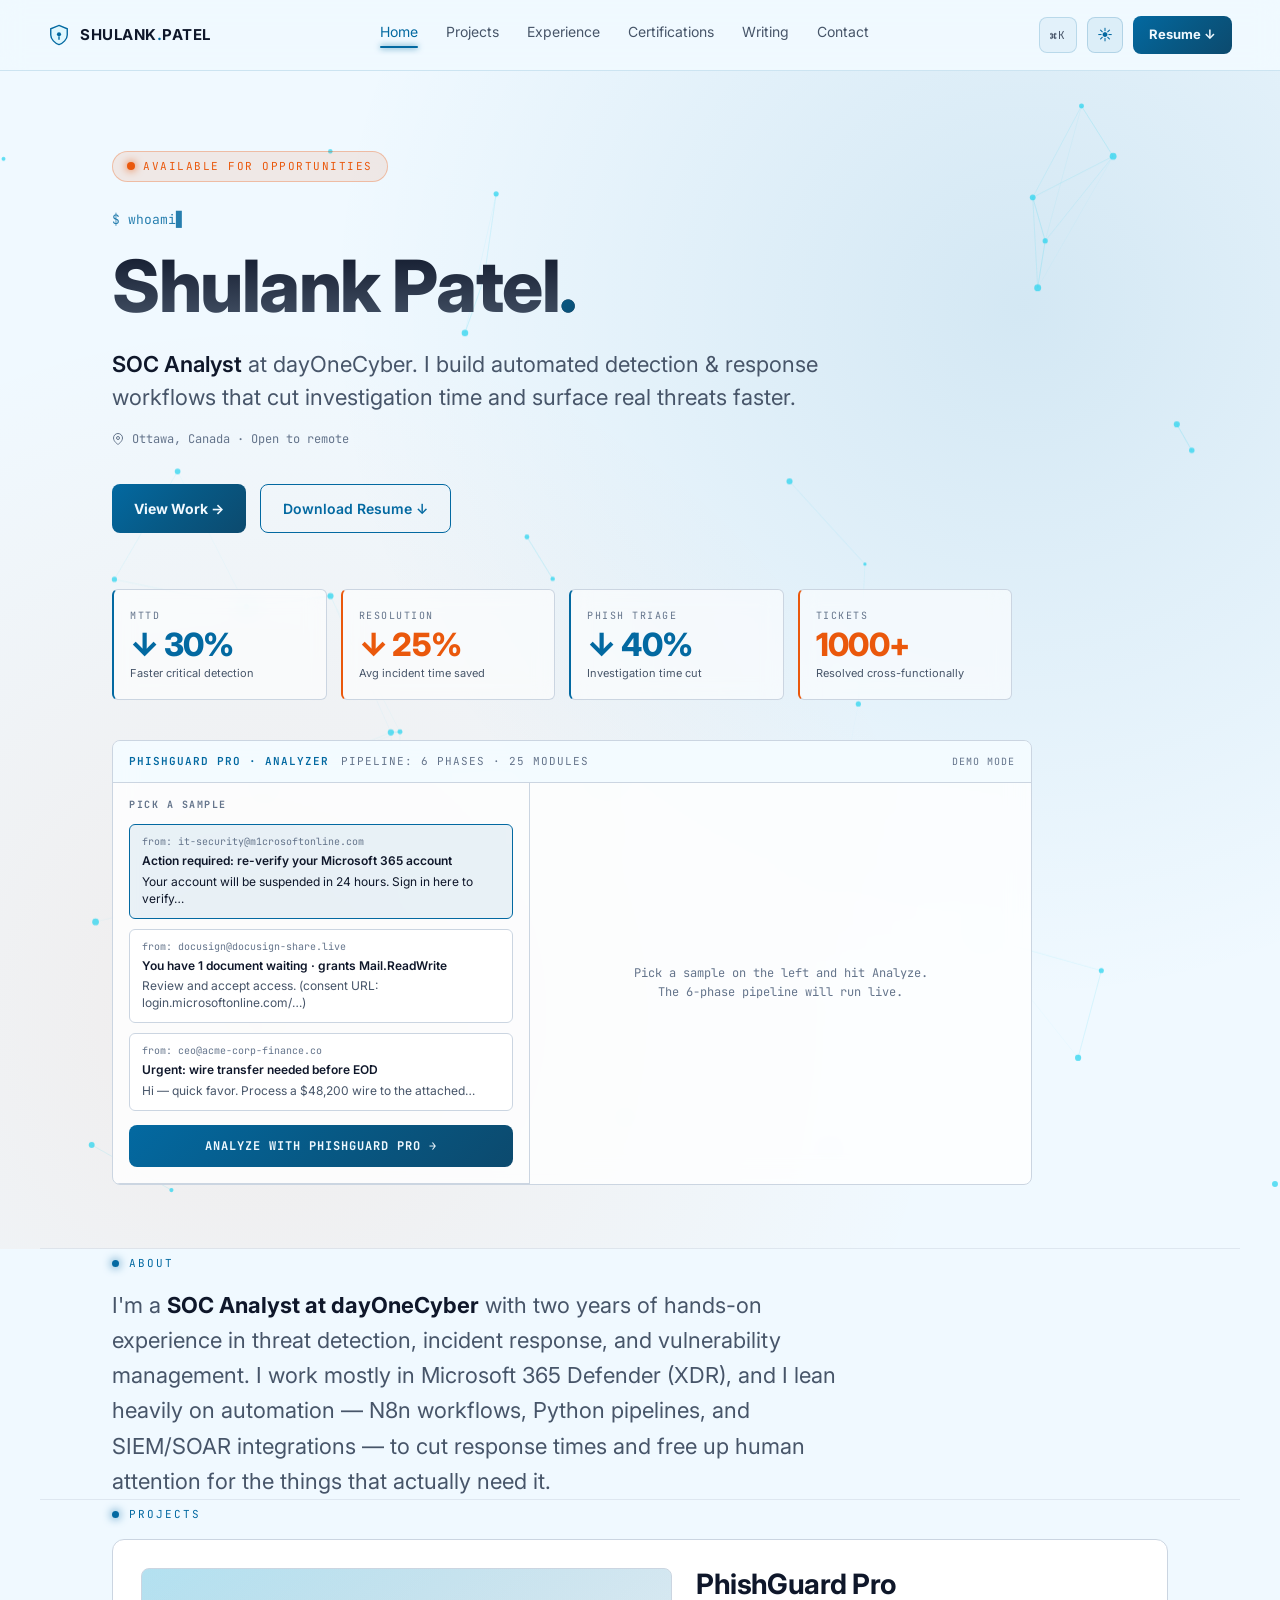
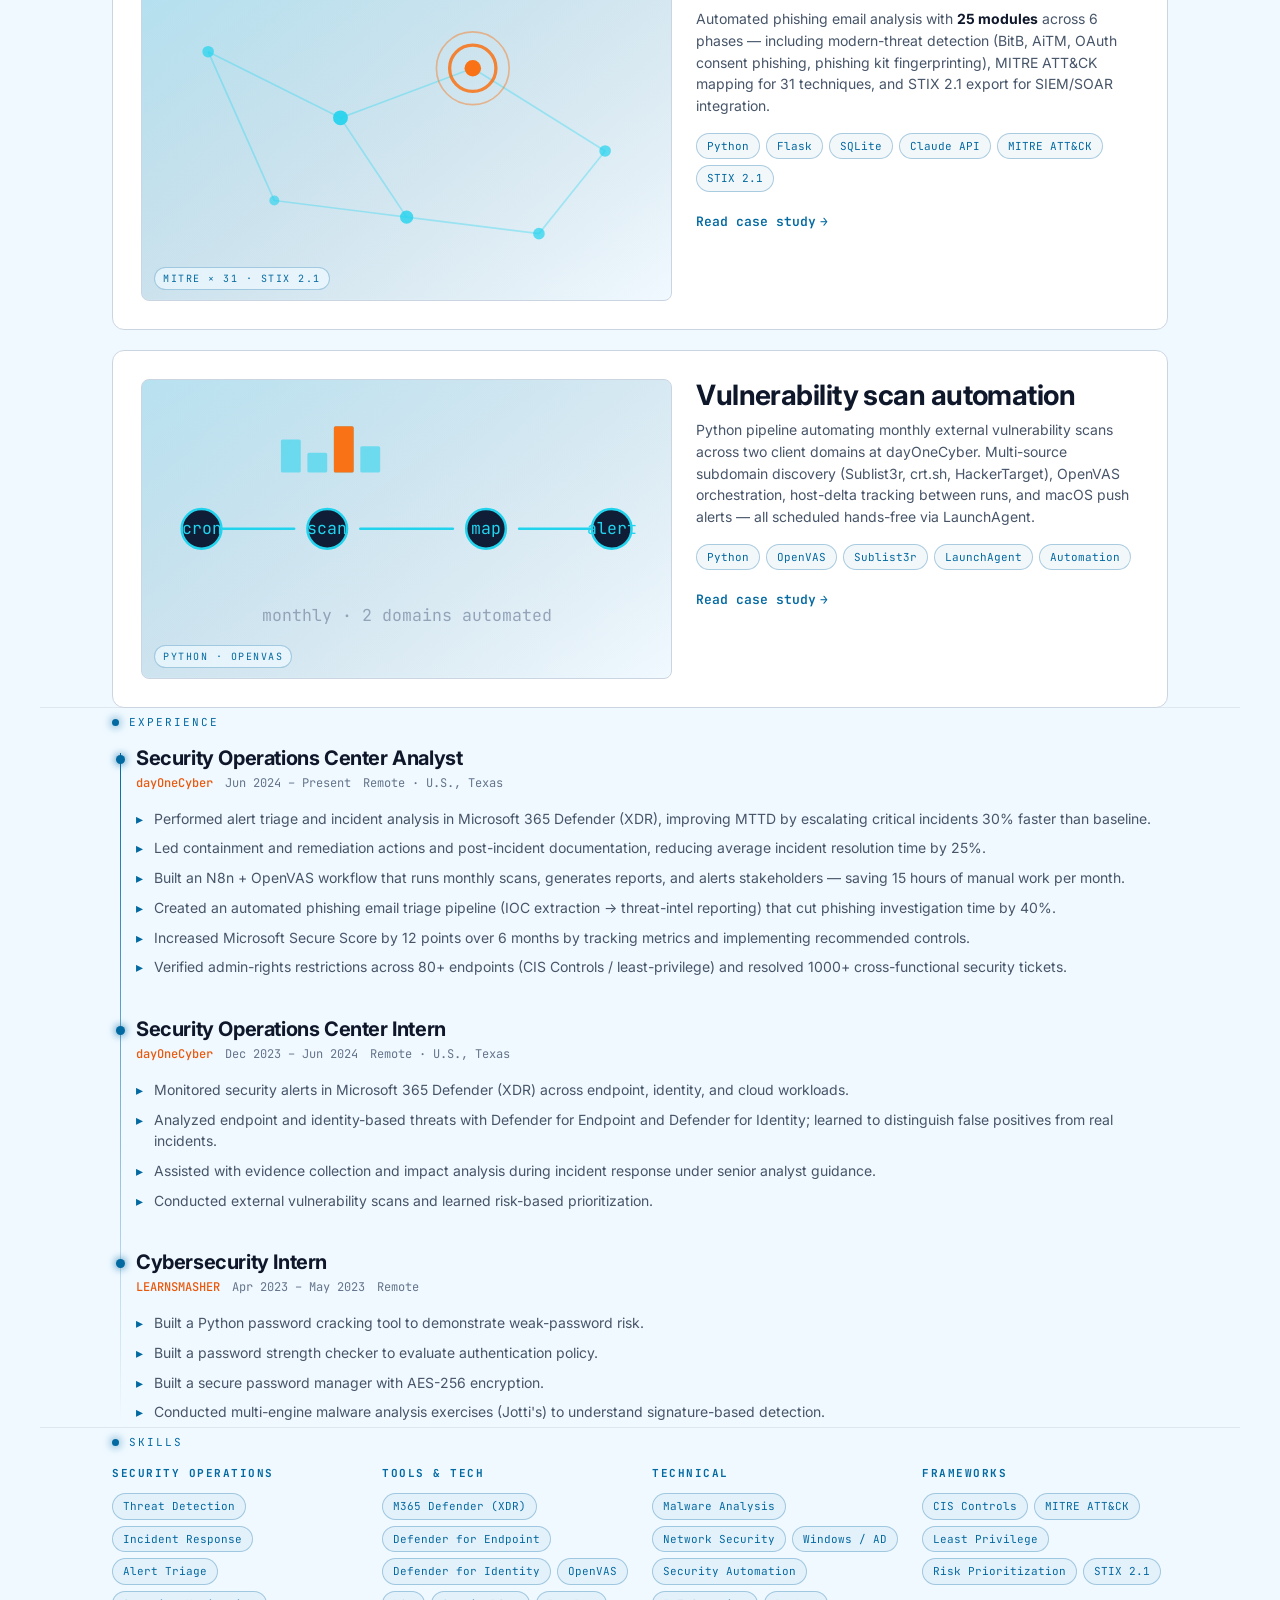
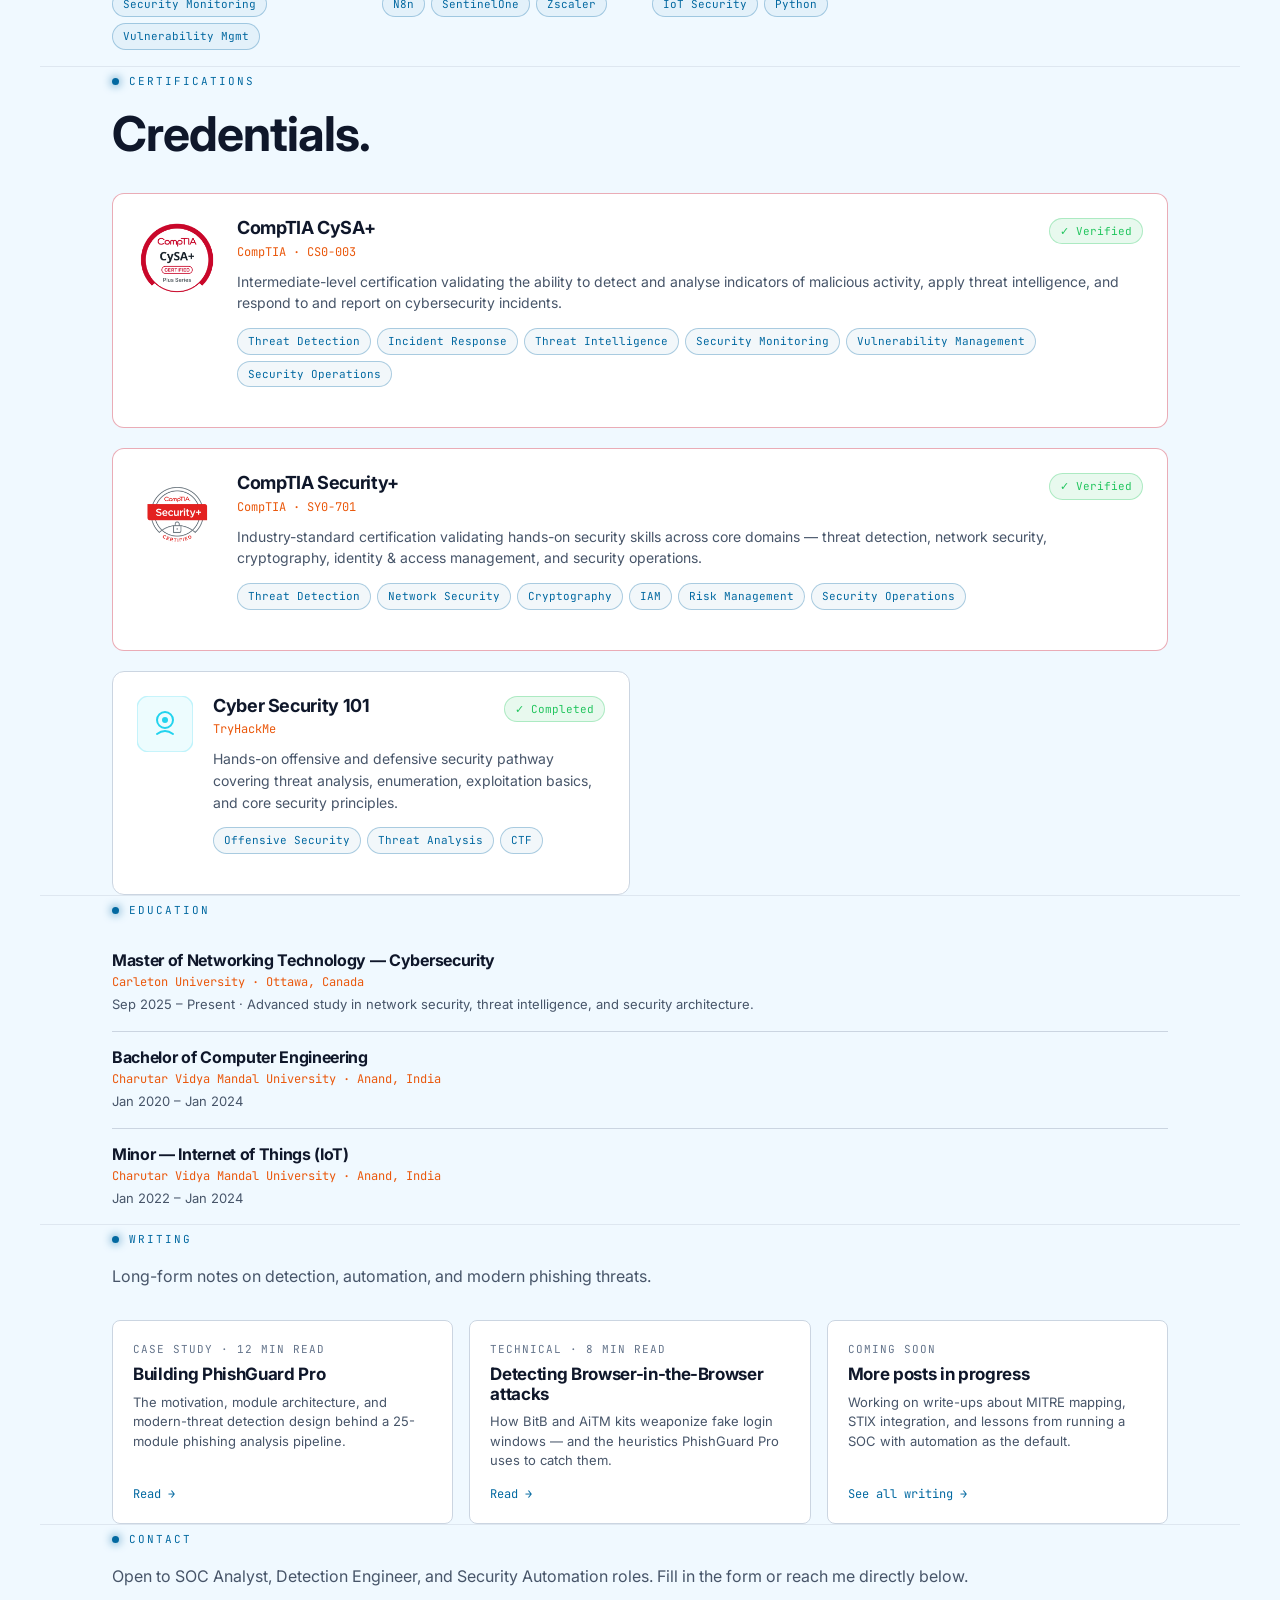
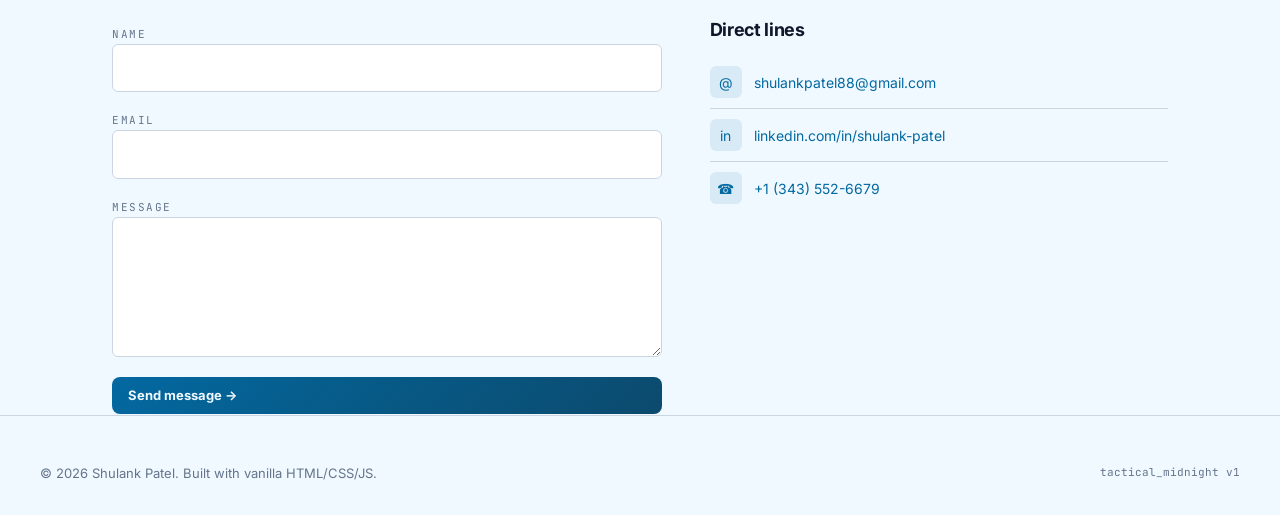
==== index.html @ 3229a7d7 "reorder certifications: CySA+ first, then Security+, then TryHackMe" ====
<!DOCTYPE html>
<html lang="en" data-theme="dark">
<head>
  <meta charset="utf-8">
  <meta name="viewport" content="width=device-width, initial-scale=1">
  <title>Shulank Patel — SOC Analyst</title>
  <meta name="description" content="SOC Analyst at dayOneCyber. Detection engineering, incident response, and security automation.">
  <link rel="preconnect" href="https://fonts.googleapis.com">
  <link rel="preconnect" href="https://fonts.gstatic.com" crossorigin>
  <link href="https://fonts.googleapis.com/css2?family=Inter:wght@400;500;600;700;800&family=JetBrains+Mono:wght@400;500&display=swap" rel="stylesheet">
  <link rel="stylesheet" href="assets/css/styles.css">
</head>
<body>
  <a class="skip-link" href="#main">Skip to content</a>

  <nav class="nav" aria-label="Primary">
    <a href="index.html" class="nav-logo" aria-label="Home">
      <svg width="22" height="22" viewBox="0 0 32 32" fill="none" aria-hidden="true">
        <path d="M16 2 L28 7 V16 C28 22 22 28 16 30 C10 28 4 22 4 16 V7 Z" stroke="currentColor" stroke-width="2" fill="rgba(34,211,238,0.08)"/>
        <circle cx="16" cy="15" r="3" fill="currentColor"/>
        <path d="M16 18 V23" stroke="currentColor" stroke-width="2"/>
      </svg>
      <span>SHULANK<span class="dot">.</span>PATEL</span>
    </a>
    <ul class="nav-links">
      <li><a href="#home" aria-current="page">Home</a></li>
      <li><a href="#projects">Projects</a></li>
      <li><a href="#experience">Experience</a></li>
      <li><a href="#certifications">Certifications</a></li>
      <li><a href="blog/index.html">Writing</a></li>
      <li><a href="#contact">Contact</a></li>
    </ul>
    <div class="nav-cta">
      <button class="palette-trigger" data-palette-trigger aria-label="Open command palette (Cmd+K)" title="Open command palette">
        <span class="mono">⌘K</span>
      </button>
      <button class="theme-toggle" data-theme-toggle aria-label="Toggle theme">☾</button>
      <a class="btn btn-primary" href="assets/resume/Shulank_Patel_Resume.pdf" download>Resume ↓</a>
      <button class="nav-toggle" data-nav-toggle aria-label="Open menu" aria-expanded="false">☰</button>
    </div>
  </nav>

  <div class="mobile-drawer" data-mobile-drawer aria-hidden="true">
    <a href="#home">Home</a>
    <a href="#projects">Projects</a>
    <a href="#experience">Experience</a>
    <a href="#certifications">Certifications</a>
    <a href="blog/index.html">Writing</a>
    <a href="#contact">Contact</a>
  </div>

  <main id="main">
    <section class="hero" id="home" data-reveal>
      <canvas id="network-bg" aria-hidden="true"></canvas>
      <div class="hero-inner">
        <span class="status-pill">
          <span class="status-dot" aria-hidden="true"></span>
          <span>Available for opportunities</span>
        </span>

        <div class="hero-prompt">$ whoami<span class="caret">▊</span></div>

        <h1><span data-scramble data-scramble-text="Shulank Patel">Shulank Patel</span><span class="accent">.</span></h1>

        <p class="hero-tagline">
          <strong>SOC Analyst</strong> at dayOneCyber. I build automated detection &amp; response workflows that cut investigation time and surface real threats faster.
        </p>

        <div class="hero-location">
          <svg width="12" height="12" viewBox="0 0 24 24" fill="none" stroke="currentColor" stroke-width="2" aria-hidden="true"><path d="M21 10c0 7-9 13-9 13s-9-6-9-13a9 9 0 0 1 18 0z"/><circle cx="12" cy="10" r="3"/></svg>
          Ottawa, Canada · Open to remote
        </div>

        <div class="hero-cta">
          <a href="#projects" class="btn btn-primary btn-lg" data-magnetic>View Work →</a>
          <a href="assets/resume/Shulank_Patel_Resume.pdf" class="btn btn-secondary btn-lg" download data-magnetic>Download Resume ↓</a>
        </div>

        <div class="stats" aria-label="Impact metrics">
          <div class="stat">
            <div class="stat-label">MTTD</div>
            <div class="stat-value" data-count="30" data-prefix="↓ " data-suffix="%">↓ 0%</div>
            <div class="stat-desc">Faster critical detection</div>
          </div>
          <div class="stat accent">
            <div class="stat-label">Resolution</div>
            <div class="stat-value" data-count="25" data-prefix="↓ " data-suffix="%">↓ 0%</div>
            <div class="stat-desc">Avg incident time saved</div>
          </div>
          <div class="stat">
            <div class="stat-label">Phish Triage</div>
            <div class="stat-value" data-count="40" data-prefix="↓ " data-suffix="%">↓ 0%</div>
            <div class="stat-desc">Investigation time cut</div>
          </div>
          <div class="stat accent">
            <div class="stat-label">Tickets</div>
            <div class="stat-value" data-count="1000" data-suffix="+">0+</div>
            <div class="stat-desc">Resolved cross-functionally</div>
          </div>
        </div>

        <div class="pg-demo" aria-label="PhishGuard Pro live analyzer demo">
          <div class="pg-demo-header">
            <span class="pg-demo-title">PhishGuard Pro · analyzer</span>
            <span>pipeline: 6 phases · 25 modules</span>
            <span class="pg-demo-meta">demo mode</span>
          </div>
          <div class="pg-demo-body">
            <div class="pg-demo-pick">
              <h4>Pick a sample</h4>
              <button class="pg-sample" data-pg-sample="0" aria-pressed="true">
                <div class="pg-sample-from">from: it-security@m1crosoftonline.com</div>
                <div class="pg-sample-subject">Action required: re-verify your Microsoft 365 account</div>
                Your account will be suspended in 24 hours. Sign in here to verify…
              </button>
              <button class="pg-sample" data-pg-sample="1" aria-pressed="false">
                <div class="pg-sample-from">from: docusign@docusign-share.live</div>
                <div class="pg-sample-subject">You have 1 document waiting · grants Mail.ReadWrite</div>
                Review and accept access. (consent URL: login.microsoftonline.com/…)
              </button>
              <button class="pg-sample" data-pg-sample="2" aria-pressed="false">
                <div class="pg-sample-from">from: ceo@acme-corp-finance.co</div>
                <div class="pg-sample-subject">Urgent: wire transfer needed before EOD</div>
                Hi — quick favor. Process a $48,200 wire to the attached…
              </button>
              <button class="pg-demo-analyze" data-pg-analyze>Analyze with PhishGuard Pro →</button>
            </div>
            <div class="pg-demo-run" data-pg-run>
              <div class="pg-demo-empty">
                Pick a sample on the left and hit Analyze.<br>The 6-phase pipeline will run live.
              </div>
            </div>
          </div>
        </div>
      </div>
    </section>

    <section class="about container" id="about" data-reveal>
      <span class="section-label">About</span>
      <p>
        I'm a <strong>SOC Analyst at dayOneCyber</strong> with two years of hands-on experience in threat detection, incident response, and vulnerability management. I work mostly in Microsoft 365 Defender (XDR), and I lean heavily on automation — N8n workflows, Python pipelines, and SIEM/SOAR integrations — to cut response times and free up human attention for the things that actually need it.
      </p>
    </section>

    <section class="container" id="projects" data-reveal>
      <span class="section-label">Projects</span>

      <div class="projects-grid">

        <article class="project-card featured" data-tilt>
          <div class="project-thumb" aria-hidden="true">
  <svg viewBox="0 0 320 200" preserveAspectRatio="xMidYMid slice" xmlns="http://www.w3.org/2000/svg">
    <defs>
      <linearGradient id="pgBg" x1="0" y1="0" x2="1" y2="1">
        <stop offset="0%" stop-color="#22d3ee" stop-opacity="0.15"/>
        <stop offset="100%" stop-color="#04080f" stop-opacity="0"/>
      </linearGradient>
    </defs>
    <rect width="320" height="200" fill="url(#pgBg)"/>
    <g stroke="rgba(34,211,238,0.35)" stroke-width="1" fill="none">
      <line x1="40" y1="50" x2="120" y2="90"/>
      <line x1="120" y1="90" x2="200" y2="60"/>
      <line x1="200" y1="60" x2="280" y2="110"/>
      <line x1="120" y1="90" x2="160" y2="150"/>
      <line x1="160" y1="150" x2="240" y2="160"/>
      <line x1="240" y1="160" x2="280" y2="110"/>
      <line x1="40" y1="50" x2="80" y2="140"/>
      <line x1="80" y1="140" x2="160" y2="150"/>
    </g>
    <g fill="#22d3ee">
      <circle cx="40" cy="50" r="3.5" opacity="0.7"/>
      <circle cx="120" cy="90" r="4.5" opacity="0.9"/>
      <circle cx="200" cy="60" r="3.5" opacity="0.7"/>
      <circle cx="280" cy="110" r="3.5" opacity="0.7"/>
      <circle cx="160" cy="150" r="4" opacity="0.8"/>
      <circle cx="240" cy="160" r="3.5" opacity="0.7"/>
      <circle cx="80" cy="140" r="3" opacity="0.6"/>
    </g>
    <circle cx="200" cy="60" r="14" fill="none" stroke="#f97316" stroke-width="2" opacity="0.85"/>
    <circle cx="200" cy="60" r="22" fill="none" stroke="#f97316" stroke-width="1" opacity="0.45"/>
    <circle cx="200" cy="60" r="5" fill="#f97316"/>
  </svg>
  <span class="project-thumb-label">MITRE × 31 · STIX 2.1</span>
</div>
          <div>
            <h3>PhishGuard Pro</h3>
            <p class="project-desc">Automated phishing email analysis with <strong style="color:var(--text-primary)">25 modules</strong> across 6 phases — including modern-threat detection (BitB, AiTM, OAuth consent phishing, phishing kit fingerprinting), MITRE ATT&amp;CK mapping for 31 techniques, and STIX 2.1 export for SIEM/SOAR integration.</p>
            <div class="tag-row">
              <span class="tag">Python</span><span class="tag">Flask</span><span class="tag">SQLite</span>
              <span class="tag">Claude API</span><span class="tag">MITRE ATT&amp;CK</span><span class="tag">STIX 2.1</span>
            </div>
            <a class="project-link" href="phishguard.html">Read case study</a>
          </div>
        </article>

        <article class="project-card featured" data-tilt>
          <div class="project-thumb" aria-hidden="true">
  <svg viewBox="0 0 320 180" preserveAspectRatio="xMidYMid slice" xmlns="http://www.w3.org/2000/svg">
    <defs>
      <linearGradient id="vsBg" x1="0" y1="0" x2="1" y2="1">
        <stop offset="0%" stop-color="#22d3ee" stop-opacity="0.12"/>
        <stop offset="100%" stop-color="#04080f" stop-opacity="0"/>
      </linearGradient>
    </defs>
    <rect width="320" height="180" fill="url(#vsBg)"/>
    <g stroke="#22d3ee" stroke-width="1.5" fill="none" stroke-linecap="round">
      <path d="M 36 90 L 92 90"/>
      <path d="M 132 90 L 188 90"/>
      <path d="M 228 90 L 284 90"/>
    </g>
    <g fill="#0f1e36" stroke="#22d3ee" stroke-width="1.5">
      <circle cx="36" cy="90" r="12"/>
      <circle cx="112" cy="90" r="12"/>
      <circle cx="208" cy="90" r="12"/>
      <circle cx="284" cy="90" r="12"/>
    </g>
    <g fill="#22d3ee" font-family="JetBrains Mono, monospace" font-size="10" text-anchor="middle">
      <text x="36" y="93">cron</text>
      <text x="112" y="93">scan</text>
      <text x="208" y="93">map</text>
      <text x="284" y="93">alert</text>
    </g>
    <g fill="#22d3ee" opacity="0.55">
      <rect x="84" y="36" width="12" height="20" rx="1"/>
      <rect x="100" y="44" width="12" height="12" rx="1"/>
      <rect x="116" y="28" width="12" height="28" rx="1"/>
      <rect x="132" y="40" width="12" height="16" rx="1"/>
    </g>
    <rect x="116" y="28" width="12" height="28" rx="1" fill="#f97316"/>
    <text x="160" y="146" fill="#94a3b8" font-family="JetBrains Mono, monospace" font-size="10" text-anchor="middle">monthly · 2 domains automated</text>
  </svg>
  <span class="project-thumb-label">Python · OpenVAS</span>
</div>
          <div>
            <h3>Vulnerability scan automation</h3>
            <p class="project-desc">Python pipeline automating monthly external vulnerability scans across two client domains at dayOneCyber. Multi-source subdomain discovery (Sublist3r, crt.sh, HackerTarget), OpenVAS orchestration, host-delta tracking between runs, and macOS push alerts — all scheduled hands-free via LaunchAgent.</p>
            <div class="tag-row">
              <span class="tag">Python</span><span class="tag">OpenVAS</span><span class="tag">Sublist3r</span><span class="tag">LaunchAgent</span><span class="tag">Automation</span>
            </div>
            <a class="project-link" href="vulnerability-scan.html">Read case study</a>
          </div>
        </article>


      </div>
    </section>

    <section class="container" id="experience" data-reveal>
      <span class="section-label">Experience</span>

      <div class="timeline">

        <div class="timeline-item">
          <h3>Security Operations Center Analyst</h3>
          <div class="role-meta">
            <span class="company">dayOneCyber</span>
            <span>Jun 2024 – Present</span>
            <span>Remote · U.S., Texas</span>
          </div>
          <ul>
            <li>Performed alert triage and incident analysis in Microsoft 365 Defender (XDR), improving MTTD by escalating critical incidents 30% faster than baseline.</li>
            <li>Led containment and remediation actions and post-incident documentation, reducing average incident resolution time by 25%.</li>
            <li>Built an N8n + OpenVAS workflow that runs monthly scans, generates reports, and alerts stakeholders — saving 15 hours of manual work per month.</li>
            <li>Created an automated phishing email triage pipeline (IOC extraction → threat-intel reporting) that cut phishing investigation time by 40%.</li>
            <li>Increased Microsoft Secure Score by 12 points over 6 months by tracking metrics and implementing recommended controls.</li>
            <li>Verified admin-rights restrictions across 80+ endpoints (CIS Controls / least-privilege) and resolved 1000+ cross-functional security tickets.</li>
          </ul>
        </div>

        <div class="timeline-item">
          <h3>Security Operations Center Intern</h3>
          <div class="role-meta">
            <span class="company">dayOneCyber</span>
            <span>Dec 2023 – Jun 2024</span>
            <span>Remote · U.S., Texas</span>
          </div>
          <ul>
            <li>Monitored security alerts in Microsoft 365 Defender (XDR) across endpoint, identity, and cloud workloads.</li>
            <li>Analyzed endpoint and identity-based threats with Defender for Endpoint and Defender for Identity; learned to distinguish false positives from real incidents.</li>
            <li>Assisted with evidence collection and impact analysis during incident response under senior analyst guidance.</li>
            <li>Conducted external vulnerability scans and learned risk-based prioritization.</li>
          </ul>
        </div>

        <div class="timeline-item">
          <h3>Cybersecurity Intern</h3>
          <div class="role-meta">
            <span class="company">LEARNSMASHER</span>
            <span>Apr 2023 – May 2023</span>
            <span>Remote</span>
          </div>
          <ul>
            <li>Built a Python password cracking tool to demonstrate weak-password risk.</li>
            <li>Built a password strength checker to evaluate authentication policy.</li>
            <li>Built a secure password manager with AES-256 encryption.</li>
            <li>Conducted multi-engine malware analysis exercises (Jotti's) to understand signature-based detection.</li>
          </ul>
        </div>

      </div>
    </section>

    <section class="container" id="skills" data-reveal>
      <span class="section-label">Skills</span>

      <div class="skills-grid">
        <div class="skill-group">
          <h4>Security Operations</h4>
          <div class="tag-row">
            <span class="tag">Threat Detection</span>
            <span class="tag">Incident Response</span>
            <span class="tag">Alert Triage</span>
            <span class="tag">Security Monitoring</span>
            <span class="tag">Vulnerability Mgmt</span>
          </div>
        </div>
        <div class="skill-group">
          <h4>Tools &amp; Tech</h4>
          <div class="tag-row">
            <span class="tag">M365 Defender (XDR)</span>
            <span class="tag">Defender for Endpoint</span>
            <span class="tag">Defender for Identity</span>
            <span class="tag">OpenVAS</span>
            <span class="tag">N8n</span>
            <span class="tag">SentinelOne</span>
            <span class="tag">Zscaler</span>
          </div>
        </div>
        <div class="skill-group">
          <h4>Technical</h4>
          <div class="tag-row">
            <span class="tag">Malware Analysis</span>
            <span class="tag">Network Security</span>
            <span class="tag">Windows / AD</span>
            <span class="tag">Security Automation</span>
            <span class="tag">IoT Security</span>
            <span class="tag">Python</span>
          </div>
        </div>
        <div class="skill-group">
          <h4>Frameworks</h4>
          <div class="tag-row">
            <span class="tag">CIS Controls</span>
            <span class="tag">MITRE ATT&amp;CK</span>
            <span class="tag">Least Privilege</span>
            <span class="tag">Risk Prioritization</span>
            <span class="tag">STIX 2.1</span>
          </div>
        </div>
      </div>
    </section>

    <section class="container" id="certifications" data-reveal>
      <span class="section-label">Certifications</span>
      <h2 style="margin-bottom:32px">Credentials.</h2>

      <div class="cert-grid">

        <!-- CompTIA CySA+ -->
        <div class="cert-card cert-card--featured">
          <div class="cert-badge">
            <img src="assets/images/comptia-cysa-plus-badge.png" alt="CompTIA CySA+ Badge" width="80" height="80" style="border-radius:8px;display:block;">
          </div>
          <div class="cert-card-body">
            <div class="cert-card-top">
              <div>
                <h3 class="cert-title">CompTIA CySA+</h3>
                <div class="cert-issuer">CompTIA · CS0-003</div>
              </div>
              <span class="cert-status cert-status--active">✓ Verified</span>
            </div>
            <p class="cert-desc">Intermediate-level certification validating the ability to detect and analyse indicators of malicious activity, apply threat intelligence, and respond to and report on cybersecurity incidents.</p>
            <div class="tag-row">
              <span class="tag">Threat Detection</span>
              <span class="tag">Incident Response</span>
              <span class="tag">Threat Intelligence</span>
              <span class="tag">Security Monitoring</span>
              <span class="tag">Vulnerability Management</span>
              <span class="tag">Security Operations</span>
            </div>
          </div>
        </div>

        <!-- CompTIA Security+ -->
        <div class="cert-card cert-card--featured">
          <div class="cert-badge">
            <img src="assets/images/comptia-security-plus-badge.png" alt="CompTIA Security+ Badge" width="80" height="80" style="border-radius:8px;display:block;">
          </div>
          <div class="cert-card-body">
            <div class="cert-card-top">
              <div>
                <h3 class="cert-title">CompTIA Security+</h3>
                <div class="cert-issuer">CompTIA · SY0-701</div>
              </div>
              <span class="cert-status cert-status--active">✓ Verified</span>
            </div>
            <p class="cert-desc">Industry-standard certification validating hands-on security skills across core domains — threat detection, network security, cryptography, identity &amp; access management, and security operations.</p>
            <div class="tag-row">
              <span class="tag">Threat Detection</span>
              <span class="tag">Network Security</span>
              <span class="tag">Cryptography</span>
              <span class="tag">IAM</span>
              <span class="tag">Risk Management</span>
              <span class="tag">Security Operations</span>
            </div>
          </div>
        </div>

        <!-- TryHackMe -->
        <div class="cert-card">
          <div class="cert-badge">
            <svg width="56" height="56" viewBox="0 0 56 56" fill="none" aria-hidden="true">
              <rect width="56" height="56" rx="12" fill="rgba(34,211,238,0.08)" stroke="rgba(34,211,238,0.25)" stroke-width="1.5"/>
              <circle cx="28" cy="24" r="8" stroke="#22d3ee" stroke-width="2" fill="none"/>
              <path d="M20 38 Q28 32 36 38" stroke="#22d3ee" stroke-width="2" stroke-linecap="round" fill="none"/>
              <circle cx="28" cy="24" r="3" fill="#22d3ee"/>
            </svg>
          </div>
          <div class="cert-card-body">
            <div class="cert-card-top">
              <div>
                <h3 class="cert-title">Cyber Security 101</h3>
                <div class="cert-issuer">TryHackMe</div>
              </div>
              <span class="cert-status cert-status--active">✓ Completed</span>
            </div>
            <p class="cert-desc">Hands-on offensive and defensive security pathway covering threat analysis, enumeration, exploitation basics, and core security principles.</p>
            <div class="tag-row">
              <span class="tag">Offensive Security</span>
              <span class="tag">Threat Analysis</span>
              <span class="tag">CTF</span>
            </div>
          </div>
        </div>

      </div>
    </section>

    <section class="container" id="education" data-reveal>
      <span class="section-label">Education</span>

      <div class="edu-list">
        <div class="edu-item">
          <h4>Master of Networking Technology — Cybersecurity</h4>
          <div class="school">Carleton University · Ottawa, Canada</div>
          <div class="dates">Sep 2025 – Present · Advanced study in network security, threat intelligence, and security architecture.</div>
        </div>
        <div class="edu-item">
          <h4>Bachelor of Computer Engineering</h4>
          <div class="school">Charutar Vidya Mandal University · Anand, India</div>
          <div class="dates">Jan 2020 – Jan 2024</div>
        </div>
        <div class="edu-item">
          <h4>Minor — Internet of Things (IoT)</h4>
          <div class="school">Charutar Vidya Mandal University · Anand, India</div>
          <div class="dates">Jan 2022 – Jan 2024</div>
        </div>
      </div>
    </section>

    <section class="container" id="writing" data-reveal>
      <span class="section-label">Writing</span>
      <p style="margin-bottom:32px;color:var(--text-muted)">Long-form notes on detection, automation, and modern phishing threats.</p>

      <div class="writing-grid">
        <article class="post-card">
          <div class="post-meta">Case Study · 12 min read</div>
          <h4>Building PhishGuard Pro</h4>
          <p>The motivation, module architecture, and modern-threat detection design behind a 25-module phishing analysis pipeline.</p>
          <a href="blog/building-phishguard-pro.html">Read →</a>
        </article>
        <article class="post-card">
          <div class="post-meta">Technical · 8 min read</div>
          <h4>Detecting Browser-in-the-Browser attacks</h4>
          <p>How BitB and AiTM kits weaponize fake login windows — and the heuristics PhishGuard Pro uses to catch them.</p>
          <a href="blog/detecting-bitb-attacks.html">Read →</a>
        </article>
        <article class="post-card">
          <div class="post-meta">Coming soon</div>
          <h4>More posts in progress</h4>
          <p>Working on write-ups about MITRE mapping, STIX integration, and lessons from running a SOC with automation as the default.</p>
          <a href="blog/index.html">See all writing →</a>
        </article>
      </div>
    </section>

    <section class="container" id="contact" data-reveal>
      <span class="section-label">Contact</span>
      <p style="margin-bottom:32px;color:var(--text-muted)">Open to SOC Analyst, Detection Engineer, and Security Automation roles. Fill in the form or reach me directly below.</p>

      <div class="contact-grid">
        <form class="contact-form" data-contact-form action="https://formspree.io/f/mvzywore" method="POST" novalidate>
          <div>
            <label for="contact-name">Name</label>
            <input id="contact-name" name="name" type="text" required autocomplete="name">
          </div>
          <div>
            <label for="contact-email">Email</label>
            <input id="contact-email" name="email" type="email" required autocomplete="email">
          </div>
          <div>
            <label for="contact-message">Message</label>
            <textarea id="contact-message" name="message" required></textarea>
          </div>
          <p class="contact-error" data-error hidden role="alert"></p>
          <p class="contact-success" data-success hidden role="status"></p>
          <button type="submit" class="btn btn-primary" data-submit-btn>Send message →</button>
        </form>

        <div class="contact-direct">
          <h3>Direct lines</h3>
          <ul>
            <li>
              <div class="icon" aria-hidden="true">@</div>
              <a href="mailto:shulankpatel88@gmail.com">shulankpatel88@gmail.com</a>
            </li>
            <li>
              <div class="icon" aria-hidden="true">in</div>
              <a href="https://www.linkedin.com/in/shulank-patel-772710204" target="_blank" rel="noopener">linkedin.com/in/shulank-patel</a>
            </li>
            <li>
              <div class="icon" aria-hidden="true">☎</div>
              <a href="tel:+13435526679">+1 (343) 552-6679</a>
            </li>
          </ul>
        </div>
      </div>
    </section>
  </main>

  <footer class="footer">
    <div class="footer-row">
      <div>© 2026 Shulank Patel. Built with vanilla HTML/CSS/JS.</div>
      <div class="mono">tactical_midnight v1</div>
    </div>
  </footer>
  <div class="palette-overlay" data-palette-overlay role="dialog" aria-modal="true" aria-labelledby="palette-label">
    <div class="palette" role="document">
      <div class="palette-input-row">
        <span class="palette-prompt">$</span>
        <input class="palette-input" data-palette-input type="text" placeholder="Type a command (try: whoami, projects, resume, help)" aria-label="Command palette input" id="palette-label">
        <span class="palette-kbd">esc</span>
      </div>
      <div class="palette-list" data-palette-list role="listbox"></div>
    </div>
  </div>
  <script src="assets/js/main.js" defer></script>
  <script src="assets/js/network-bg.js" defer></script>
</body>
</html>
---- assets/css/styles.css ----
/* ============================================================
   PORTFOLIO STYLESHEET — TACTICAL MIDNIGHT
   ============================================================
   1. Tokens (dark default, light variant)
   2. Reset & base
   3. Typography
   4. Layout primitives
   5. Components (added in later tasks)
   6. Sections (added in later tasks)
   7. Utilities
   8. Media queries (added in later tasks)
   ============================================================ */

/* ============ 1. TOKENS ============ */
:root {
  --bg-deep: #04080f;
  --bg-surface: #0a1628;
  --bg-card: #0f1e36;
  --border: #1e3a52;
  --text-primary: #e2e8f0;
  --text-muted: #94a3b8;
  --text-dim: #64748b;
  --primary: #22d3ee;
  --primary-deep: #0ea5e9;
  --accent: #f97316;
  --gradient: linear-gradient(135deg, #22d3ee 0%, #0ea5e9 50%, #0284c7 100%);

  --font-ui: 'Inter', -apple-system, BlinkMacSystemFont, system-ui, sans-serif;
  --font-mono: 'JetBrains Mono', 'SF Mono', Menlo, monospace;

  --radius-sm: 6px;
  --radius-md: 8px;
  --radius-lg: 12px;

  --shadow-sm: 0 1px 2px rgba(0, 0, 0, 0.3);
  --shadow-md: 0 4px 12px rgba(0, 0, 0, 0.4);
  --shadow-glow: 0 0 24px rgba(34, 211, 238, 0.15);

  --ease: cubic-bezier(0.4, 0, 0.2, 1);
  --max-width: 1200px;
}

[data-theme="light"] {
  --bg-deep: #f0f9ff;
  --bg-surface: #ffffff;
  --bg-card: #ffffff;
  --border: #cbd5e1;
  --text-primary: #0f172a;
  --text-muted: #475569;
  --text-dim: #64748b;
  --primary: #0369a1;
  --primary-deep: #075985;
  --accent: #ea580c;
  --gradient: linear-gradient(135deg, #0369a1 0%, #075985 50%, #0c4a6e 100%);
  --shadow-glow: 0 0 24px rgba(3, 105, 161, 0.15);
}

/* ============ 2. RESET ============ */
*, *::before, *::after { box-sizing: border-box; margin: 0; padding: 0; }
html { scroll-behavior: smooth; }
body {
  font-family: var(--font-ui);
  background: var(--bg-deep);
  color: var(--text-primary);
  line-height: 1.5;
  -webkit-font-smoothing: antialiased;
  -moz-osx-font-smoothing: grayscale;
  min-height: 100vh;
  overflow-x: hidden;
}
img, svg { max-width: 100%; display: block; }
a { color: var(--primary); text-decoration: none; transition: color 0.2s var(--ease); }
a:hover { color: var(--accent); }
button { font: inherit; cursor: pointer; background: none; border: none; color: inherit; }
ul, ol { list-style: none; }
input, textarea { font: inherit; color: inherit; background: transparent; border: none; }
:focus-visible { outline: 2px solid var(--primary); outline-offset: 2px; border-radius: var(--radius-sm); }

/* ============ 3. TYPOGRAPHY ============ */
h1, h2, h3, h4 { font-weight: 700; line-height: 1.15; letter-spacing: -0.02em; }
h1 { font-size: clamp(48px, 7vw, 72px); font-weight: 800; }
h2 { font-size: clamp(32px, 4vw, 48px); }
h3 { font-size: clamp(20px, 2.5vw, 28px); }
h4 { font-size: 18px; }
p { color: var(--text-muted); }
code, .mono { font-family: var(--font-mono); }

.section-label {
  font-family: var(--font-mono);
  font-size: 11px;
  letter-spacing: 2px;
  color: var(--primary);
  text-transform: uppercase;
  margin-bottom: 16px;
  display: inline-flex;
  align-items: center;
  gap: 10px;
}
.section-label::before {
  content: "";
  display: inline-block;
  width: 7px;
  height: 7px;
  border-radius: 50%;
  background: var(--primary);
  box-shadow: 0 0 10px var(--primary);
}

.subtitle { font-size: 18px; color: var(--text-muted); }

/* --- About --- */
.about p {
  font-size: clamp(18px, 2vw, 22px);
  color: var(--text-muted);
  max-width: 760px;
  line-height: 1.6;
}
.about p strong { color: var(--text-primary); }

/* --- Project grid --- */
.projects-grid {
  display: grid;
  grid-template-columns: 1fr;
  gap: 20px;
}
@media (min-width: 768px) { .projects-grid { grid-template-columns: repeat(2, 1fr); } }
@media (min-width: 1024px) { .projects-grid { grid-template-columns: repeat(3, 1fr); } }

.project-card {
  display: flex;
  flex-direction: column;
  padding: 24px;
  background: var(--bg-card);
  border: 1px solid var(--border);
  border-radius: var(--radius-lg);
  transition: transform 0.2s var(--ease), border-color 0.2s var(--ease), box-shadow 0.2s var(--ease);
  position: relative;
  overflow: hidden;
}
.project-card:hover {
  transform: translateY(-2px);
  border-color: var(--primary);
  box-shadow: var(--shadow-glow);
}
.project-card.featured {
  grid-column: 1 / -1;
  display: grid;
  grid-template-columns: 1fr;
  gap: 24px;
  padding: 28px;
}
@media (min-width: 768px) { .project-card.featured { grid-template-columns: 1.2fr 1fr; } }
@media (min-width: 1024px) { .project-card.featured { grid-column: 1 / -1; } }

.project-thumb {
  background: linear-gradient(135deg, color-mix(in srgb, var(--primary) 15%, var(--bg-deep)) 0%, var(--bg-deep) 100%);
  border-radius: var(--radius-md);
  aspect-ratio: 16 / 9;
  display: flex;
  align-items: center;
  justify-content: center;
  color: var(--primary);
  font-family: var(--font-mono);
  font-size: 13px;
  letter-spacing: 2px;
  margin-bottom: 16px;
  border: 1px solid var(--border);
}
.project-card.featured .project-thumb {
  margin-bottom: 0;
  aspect-ratio: auto;
  min-height: 200px;
}
.project-card h3 { margin-bottom: 8px; color: var(--text-primary); }
.project-card .project-desc {
  color: var(--text-muted);
  font-size: 14px;
  margin-bottom: 16px;
  line-height: 1.55;
  flex: 1;
}
.tag-row { display: flex; flex-wrap: wrap; gap: 6px; margin-bottom: 16px; }
.tag {
  font-family: var(--font-mono);
  font-size: 11px;
  padding: 4px 10px;
  border: 1px solid color-mix(in srgb, var(--primary) 30%, transparent);
  border-radius: 100px;
  color: var(--primary);
  background: color-mix(in srgb, var(--primary) 5%, transparent);
}
.project-link {
  font-family: var(--font-mono);
  font-size: 13px;
  font-weight: 600;
  color: var(--primary);
  display: inline-flex;
  align-items: center;
  gap: 4px;
}
.project-link::after { content: "→"; transition: transform 0.2s var(--ease); }
.project-card:hover .project-link::after { transform: translateX(4px); }

/* ============ 4. LAYOUT ============ */
.container { width: 100%; max-width: var(--max-width); margin: 0 auto; padding: 0 24px; }
@media (min-width: 768px) { .container { padding: 0 48px; } }
@media (min-width: 1024px) { .container { padding: 0 72px; } }

section { padding: 96px 0; position: relative; }
section + section { border-top: 1px solid rgba(30, 58, 82, 0.4); }
[data-theme="light"] section + section { border-top-color: rgba(203, 213, 225, 0.5); }

/* Skip link */
.skip-link {
  position: absolute; top: -40px; left: 0;
  background: var(--primary); color: var(--bg-deep);
  padding: 8px 16px; font-weight: 600; z-index: 100;
  transition: top 0.2s var(--ease);
}
.skip-link:focus { top: 0; }

/* Utilities */
.sr-only {
  position: absolute; width: 1px; height: 1px;
  padding: 0; margin: -1px; overflow: hidden;
  clip: rect(0, 0, 0, 0); border: 0;
}

/* Reduced motion */
@media (prefers-reduced-motion: reduce) {
  *, *::before, *::after {
    animation-duration: 0.01ms !important;
    animation-iteration-count: 1 !important;
    transition-duration: 0.01ms !important;
    scroll-behavior: auto !important;
  }
}

/* ============ 5. COMPONENTS ============ */

/* --- Nav --- */
.nav {
  position: sticky;
  top: 0;
  z-index: 50;
  display: flex;
  align-items: center;
  justify-content: space-between;
  padding: 14px 24px;
  background: color-mix(in srgb, var(--bg-deep) 70%, transparent);
  backdrop-filter: blur(12px);
  -webkit-backdrop-filter: blur(12px);
  border-bottom: 1px solid color-mix(in srgb, var(--primary) 15%, transparent);
}
@media (min-width: 768px) { .nav { padding: 16px 48px; } }

.nav-logo {
  display: flex;
  align-items: center;
  gap: 10px;
  font-weight: 700;
  font-size: 15px;
  letter-spacing: 0.5px;
  color: var(--text-primary);
}
.nav-logo svg { color: var(--primary); }
.nav-logo .dot { color: var(--primary); }

.nav-links {
  display: none;
  gap: 28px;
  font-size: 14px;
}
@media (min-width: 1024px) {
  .nav-links { display: flex; }
}
.nav-links a { color: var(--text-muted); }
.nav-links a:hover, .nav-links a[aria-current="page"] { color: var(--primary); }

.nav-cta {
  display: flex;
  gap: 10px;
  align-items: center;
}

.theme-toggle {
  width: 36px; height: 36px;
  border-radius: var(--radius-md);
  background: color-mix(in srgb, var(--primary) 8%, transparent);
  border: 1px solid color-mix(in srgb, var(--primary) 20%, transparent);
  color: var(--primary);
  display: flex; align-items: center; justify-content: center;
  font-size: 15px;
  transition: background 0.2s var(--ease);
}
.theme-toggle:hover { background: color-mix(in srgb, var(--primary) 18%, transparent); }

.btn {
  font-size: 13px;
  font-weight: 600;
  padding: 9px 16px;
  border-radius: var(--radius-md);
  display: inline-flex;
  align-items: center;
  gap: 6px;
  transition: transform 0.15s var(--ease), box-shadow 0.2s var(--ease);
  border: none;
  white-space: nowrap;
}
.btn:hover { transform: translateY(-1px); }
.btn-primary {
  background: var(--gradient);
  color: var(--bg-deep);
  font-weight: 700;
}
.btn-primary:hover { box-shadow: var(--shadow-glow); color: var(--bg-deep); }
.btn-secondary {
  background: transparent;
  border: 1px solid var(--primary);
  color: var(--primary);
}
.btn-secondary:hover { background: color-mix(in srgb, var(--primary) 10%, transparent); }
.btn-lg { padding: 13px 22px; font-size: 14px; }

/* Mobile nav drawer */
.nav-toggle {
  display: flex;
  width: 36px; height: 36px;
  align-items: center;
  justify-content: center;
  color: var(--text-primary);
  font-size: 20px;
}
@media (min-width: 1024px) { .nav-toggle { display: none; } }

.mobile-drawer {
  display: none;
  position: fixed;
  inset: 64px 0 0 0;
  background: var(--bg-deep);
  z-index: 40;
  padding: 32px 24px;
  flex-direction: column;
  gap: 24px;
}
.mobile-drawer.open { display: flex; }
.mobile-drawer a {
  color: var(--text-primary);
  font-size: 22px;
  font-weight: 600;
}

/* --- Footer --- */
.footer {
  padding: 48px 24px 32px;
  border-top: 1px solid var(--border);
  display: flex;
  flex-direction: column;
  gap: 16px;
  font-size: 13px;
  color: var(--text-dim);
}
.footer-row {
  display: flex;
  justify-content: space-between;
  flex-wrap: wrap;
  gap: 16px;
  max-width: var(--max-width);
  width: 100%;
  margin: 0 auto;
}
.footer-row a { color: var(--text-muted); }
.footer-row a:hover { color: var(--primary); }
.footer .mono { font-family: var(--font-mono); font-size: 11px; }

/* --- Hero --- */
.hero {
  position: relative;
  padding: 80px 0 64px;
  overflow: hidden;
  background:
    radial-gradient(circle at 80% 20%, color-mix(in srgb, var(--primary) 12%, transparent) 0%, transparent 50%),
    radial-gradient(circle at 20% 80%, color-mix(in srgb, var(--accent) 8%, transparent) 0%, transparent 50%),
    var(--bg-deep);
}
.hero canvas {
  position: absolute;
  inset: 0;
  width: 100%;
  height: 100%;
  z-index: 1;
}
.hero-inner {
  position: relative;
  z-index: 2;
  max-width: var(--max-width);
  margin: 0 auto;
  padding: 0 24px;
}
@media (min-width: 768px) { .hero-inner { padding: 0 48px; } }
@media (min-width: 1024px) { .hero-inner { padding: 0 72px; } }

.status-pill {
  display: inline-flex;
  align-items: center;
  gap: 8px;
  padding: 6px 14px;
  background: color-mix(in srgb, var(--accent) 10%, transparent);
  border: 1px solid color-mix(in srgb, var(--accent) 30%, transparent);
  border-radius: 100px;
  font-family: var(--font-mono);
  font-size: 11px;
  letter-spacing: 1.5px;
  color: var(--accent);
  text-transform: uppercase;
  margin-bottom: 28px;
}
.status-dot {
  width: 8px; height: 8px;
  background: var(--accent);
  border-radius: 50%;
  box-shadow: 0 0 8px var(--accent);
  animation: pulse 2s ease-in-out infinite;
}
@keyframes pulse {
  0%, 100% { opacity: 1; }
  50% { opacity: 0.5; }
}

.hero-prompt {
  font-family: var(--font-mono);
  font-size: 13px;
  color: var(--primary);
  margin-bottom: 16px;
  opacity: 0.85;
}
.hero-prompt .caret { animation: blink 1.2s infinite; }
@keyframes blink { 0%, 49% { opacity: 1; } 50%, 100% { opacity: 0; } }

.hero h1 {
  color: var(--text-primary);
  margin-bottom: 20px;
  background: linear-gradient(180deg, var(--text-primary) 0%, var(--text-muted) 100%);
  -webkit-background-clip: text;
  background-clip: text;
  -webkit-text-fill-color: transparent;
}
.hero h1 .accent {
  color: var(--primary);
  background: var(--gradient);
  -webkit-background-clip: text;
  background-clip: text;
  -webkit-text-fill-color: transparent;
}

.hero-tagline { font-size: clamp(18px, 2.2vw, 22px); color: var(--text-muted); margin-bottom: 16px; max-width: 720px; }
.hero-tagline strong { color: var(--text-primary); font-weight: 600; }

.hero-location {
  font-family: var(--font-mono);
  font-size: 12px;
  color: var(--text-dim);
  margin-bottom: 36px;
  display: flex;
  align-items: center;
  gap: 8px;
}

.hero-cta { display: flex; flex-wrap: wrap; gap: 14px; margin-bottom: 56px; }

.stats {
  display: grid;
  grid-template-columns: repeat(2, 1fr);
  gap: 14px;
  max-width: 900px;
}
@media (min-width: 768px) { .stats { grid-template-columns: repeat(4, 1fr); } }

.stat {
  padding: 18px 16px;
  background: color-mix(in srgb, var(--bg-card) 60%, transparent);
  backdrop-filter: blur(10px);
  -webkit-backdrop-filter: blur(10px);
  border: 1px solid var(--border);
  border-left: 2px solid var(--primary);
  border-radius: var(--radius-sm);
}
.stat.accent { border-left-color: var(--accent); }
.stat-label {
  font-family: var(--font-mono);
  font-size: 10px;
  letter-spacing: 1.5px;
  color: var(--text-dim);
  text-transform: uppercase;
  margin-bottom: 6px;
}
.stat-value {
  font-size: clamp(24px, 3vw, 32px);
  font-weight: 800;
  color: var(--primary);
  letter-spacing: -0.02em;
  line-height: 1;
  margin-bottom: 4px;
}
.stat.accent .stat-value { color: var(--accent); }
.stat-desc { font-size: 11px; color: var(--text-muted); }

/* --- Experience timeline --- */
.timeline { position: relative; padding-left: 24px; }
.timeline::before {
  content: "";
  position: absolute;
  left: 8px; top: 6px; bottom: 6px;
  width: 1px;
  background: linear-gradient(180deg, var(--primary) 0%, transparent 100%);
}
.timeline-item { position: relative; padding-bottom: 36px; }
.timeline-item:last-child { padding-bottom: 0; }
.timeline-item::before {
  content: "";
  position: absolute;
  left: -20px; top: 8px;
  width: 9px; height: 9px;
  border-radius: 50%;
  background: var(--primary);
  box-shadow: 0 0 8px var(--primary);
}
.timeline-item h3 { font-size: 20px; margin-bottom: 4px; }
.timeline-item .role-meta {
  font-family: var(--font-mono);
  font-size: 12px;
  color: var(--text-dim);
  margin-bottom: 12px;
  display: flex; flex-wrap: wrap; gap: 12px;
}
.timeline-item .role-meta .company { color: var(--accent); font-weight: 500; }
.timeline-item ul { margin-top: 8px; }
.timeline-item li {
  font-size: 14px;
  color: var(--text-muted);
  padding: 4px 0 4px 18px;
  position: relative;
  line-height: 1.55;
}
.timeline-item li::before {
  content: "▸";
  position: absolute;
  left: 0;
  color: var(--primary);
}

/* --- Skills --- */
.skills-grid {
  display: grid;
  grid-template-columns: 1fr;
  gap: 24px;
}
@media (min-width: 640px) { .skills-grid { grid-template-columns: repeat(2, 1fr); } }
@media (min-width: 1024px) { .skills-grid { grid-template-columns: repeat(4, 1fr); } }
.skill-group h4 {
  font-family: var(--font-mono);
  font-size: 11px;
  letter-spacing: 1.5px;
  text-transform: uppercase;
  color: var(--primary);
  margin-bottom: 14px;
}
.skill-group .tag-row { gap: 6px; }

/* --- Edu/Cert --- */
/* --- Certifications --- */
.cert-grid {
  display: grid;
  grid-template-columns: 1fr;
  gap: 20px;
}
@media (min-width: 768px) { .cert-grid { grid-template-columns: 1fr 1fr; } }

.cert-card {
  display: flex;
  gap: 20px;
  padding: 24px;
  background: var(--bg-card);
  border: 1px solid var(--border);
  border-radius: var(--radius-lg);
  transition: border-color 0.2s var(--ease), box-shadow 0.2s var(--ease);
}
.cert-card:hover {
  border-color: var(--primary);
  box-shadow: var(--shadow-glow);
}
.cert-card--featured {
  border-color: rgba(196,18,48,0.35);
  grid-column: 1 / -1;
}
.cert-card--featured:hover { border-color: rgba(196,18,48,0.7); box-shadow: 0 0 0 1px rgba(196,18,48,0.2), 0 8px 32px rgba(196,18,48,0.12); }

.cert-badge { flex-shrink: 0; }

.cert-card-body { flex: 1; min-width: 0; }

.cert-card-top {
  display: flex;
  align-items: flex-start;
  justify-content: space-between;
  gap: 12px;
  margin-bottom: 10px;
}
.cert-title { font-size: 18px; color: var(--text-primary); margin-bottom: 4px; }
.cert-issuer {
  font-family: var(--font-mono);
  font-size: 12px;
  color: var(--accent);
}
.cert-status {
  font-family: var(--font-mono);
  font-size: 11px;
  padding: 4px 10px;
  border-radius: 100px;
  white-space: nowrap;
  flex-shrink: 0;
}
.cert-status--active {
  background: rgba(34,197,94,0.10);
  border: 1px solid rgba(34,197,94,0.30);
  color: #22c55e;
}
.cert-desc {
  font-size: 14px;
  color: var(--text-muted);
  line-height: 1.55;
  margin-bottom: 14px;
}

/* --- Education --- */
.edu-list { display: flex; flex-direction: column; }
.edu-item {
  padding: 16px 0;
  border-bottom: 1px solid var(--border);
}
.edu-item:last-child { border-bottom: none; }
.edu-item h4 { font-size: 16px; margin-bottom: 4px; color: var(--text-primary); }
.edu-item .school {
  font-family: var(--font-mono);
  font-size: 12px;
  color: var(--accent);
  margin-bottom: 4px;
}
.edu-item .dates {
  font-size: 13px;
  color: var(--text-muted);
  line-height: 1.5;
}

/* --- Writing teaser --- */
.writing-grid {
  display: grid;
  grid-template-columns: 1fr;
  gap: 16px;
}
@media (min-width: 768px) { .writing-grid { grid-template-columns: repeat(3, 1fr); } }
.post-card {
  padding: 20px;
  background: var(--bg-card);
  border: 1px solid var(--border);
  border-radius: var(--radius-md);
  transition: transform 0.2s var(--ease), border-color 0.2s var(--ease);
  display: flex;
  flex-direction: column;
}
.post-card:hover { transform: translateY(-2px); border-color: var(--primary); }
.post-card .post-meta {
  font-family: var(--font-mono);
  font-size: 11px;
  letter-spacing: 1px;
  color: var(--text-dim);
  text-transform: uppercase;
  margin-bottom: 8px;
}
.post-card h4 { font-size: 17px; margin-bottom: 8px; color: var(--text-primary); }
.post-card p { font-size: 13px; color: var(--text-muted); flex: 1; }
.post-card a { color: var(--primary); font-family: var(--font-mono); font-size: 12px; margin-top: 14px; }

/* --- Contact --- */
.contact-grid {
  display: grid;
  grid-template-columns: 1fr;
  gap: 32px;
}
@media (min-width: 768px) { .contact-grid { grid-template-columns: 1.2fr 1fr; gap: 48px; } }

.contact-form { display: flex; flex-direction: column; gap: 14px; }
.contact-form label {
  font-family: var(--font-mono);
  font-size: 11px;
  letter-spacing: 1.5px;
  text-transform: uppercase;
  color: var(--text-dim);
}
.contact-form input,
.contact-form textarea {
  background: var(--bg-surface);
  border: 1px solid var(--border);
  border-radius: var(--radius-sm);
  padding: 12px 14px;
  font-size: 15px;
  color: var(--text-primary);
  transition: border-color 0.2s var(--ease);
  width: 100%;
}
.contact-form input:focus,
.contact-form textarea:focus {
  border-color: var(--primary);
  outline: none;
}
.contact-form textarea { min-height: 140px; resize: vertical; font-family: var(--font-ui); }
.contact-error {
  font-family: var(--font-mono);
  font-size: 12px;
  color: var(--accent);
}
.contact-success {
  font-family: var(--font-mono);
  font-size: 12px;
  color: var(--primary);
  padding: 10px 12px;
  background: color-mix(in srgb, var(--primary) 8%, transparent);
  border: 1px solid color-mix(in srgb, var(--primary) 30%, transparent);
  border-radius: var(--radius-sm);
}
.contact-direct h3 { font-size: 18px; margin-bottom: 16px; }
.contact-direct ul li {
  padding: 10px 0;
  border-bottom: 1px solid var(--border);
  display: flex;
  gap: 12px;
  align-items: center;
  font-size: 14px;
}
.contact-direct ul li:last-child { border-bottom: none; }
.contact-direct .icon {
  width: 32px; height: 32px;
  border-radius: var(--radius-sm);
  background: color-mix(in srgb, var(--primary) 10%, transparent);
  display: flex; align-items: center; justify-content: center;
  color: var(--primary);
  flex-shrink: 0;
}

/* ============ 6. CASE STUDY ============ */
.case-header {
  padding: 64px 0 32px;
}
.case-back {
  font-family: var(--font-mono);
  font-size: 12px;
  color: var(--text-muted);
  margin-bottom: 24px;
  display: inline-flex;
  align-items: center;
  gap: 6px;
}
.case-back:hover { color: var(--primary); }
.case-tagline { font-size: clamp(18px, 2vw, 22px); color: var(--text-muted); margin-bottom: 20px; max-width: 720px; }

.pipeline {
  display: grid;
  grid-template-columns: repeat(2, 1fr);
  gap: 12px;
  margin-top: 24px;
}
@media (min-width: 768px) { .pipeline { grid-template-columns: repeat(3, 1fr); } }
@media (min-width: 1024px) { .pipeline { grid-template-columns: repeat(6, 1fr); } }
.phase {
  padding: 16px 14px;
  background: var(--bg-card);
  border: 1px solid var(--border);
  border-left: 2px solid var(--primary);
  border-radius: var(--radius-sm);
  position: relative;
}
.phase .phase-num {
  font-family: var(--font-mono);
  font-size: 10px;
  letter-spacing: 1.5px;
  color: var(--primary);
  text-transform: uppercase;
  margin-bottom: 6px;
}
.phase h4 { font-size: 14px; margin-bottom: 6px; }
.phase ul {
  font-family: var(--font-mono);
  font-size: 11px;
  color: var(--text-dim);
}
.phase li { padding: 2px 0; }

.module-card {
  padding: 20px;
  background: var(--bg-card);
  border: 1px solid var(--border);
  border-radius: var(--radius-md);
}
.module-card .module-name {
  font-family: var(--font-mono);
  font-size: 13px;
  color: var(--primary);
  margin-bottom: 8px;
  font-weight: 500;
}
.module-card h4 { font-size: 17px; margin-bottom: 8px; }
.module-card p { font-size: 14px; color: var(--text-muted); line-height: 1.55; }

.module-grid {
  display: grid;
  grid-template-columns: 1fr;
  gap: 14px;
}
@media (min-width: 768px) { .module-grid { grid-template-columns: repeat(2, 1fr); } }

.prose p { margin-bottom: 16px; font-size: 16px; line-height: 1.7; color: var(--text-muted); max-width: 760px; }
.prose p strong { color: var(--text-primary); }

.lessons {
  list-style: none;
  padding: 0;
  display: grid;
  gap: 12px;
}
.lessons li {
  padding: 14px 18px;
  background: var(--bg-card);
  border-left: 2px solid var(--accent);
  border-radius: var(--radius-sm);
  font-size: 14px;
  color: var(--text-muted);
  line-height: 1.55;
}
.lessons li strong { color: var(--text-primary); }

/* ============ 7. BLOG ============ */
.blog-grid {
  display: grid;
  grid-template-columns: 1fr;
  gap: 16px;
  margin-top: 32px;
}
@media (min-width: 768px) { .blog-grid { grid-template-columns: repeat(2, 1fr); } }

.blog-card {
  padding: 24px;
  background: var(--bg-card);
  border: 1px solid var(--border);
  border-radius: var(--radius-md);
  transition: transform 0.2s var(--ease), border-color 0.2s var(--ease);
}
.blog-card:hover { transform: translateY(-2px); border-color: var(--primary); }
.blog-card h3 { font-size: 22px; margin-bottom: 8px; }
.blog-card .post-meta { margin-bottom: 12px; }
.blog-card p { color: var(--text-muted); font-size: 15px; line-height: 1.55; margin-bottom: 14px; }

.post {
  max-width: 720px;
  margin: 0 auto;
  padding: 64px 24px;
}
.post .post-hero {
  margin-bottom: 48px;
  padding-bottom: 32px;
  border-bottom: 1px solid var(--border);
}
.post h1 { font-size: clamp(36px, 5vw, 56px); margin-bottom: 16px; }
.post .post-meta { font-family: var(--font-mono); font-size: 12px; color: var(--text-dim); }
.post-body p, .post-body ul, .post-body ol, .post-body pre {
  margin-bottom: 20px;
  font-size: 17px;
  line-height: 1.75;
  color: var(--text-muted);
}
.post-body h2 { font-size: 28px; margin: 40px 0 16px; color: var(--text-primary); }
.post-body h3 { font-size: 20px; margin: 28px 0 12px; color: var(--text-primary); }
.post-body strong { color: var(--text-primary); }
.post-body code {
  background: var(--bg-card);
  padding: 2px 6px;
  border-radius: 4px;
  font-size: 0.92em;
  border: 1px solid var(--border);
}
.post-body pre {
  background: var(--bg-card);
  padding: 16px;
  border-radius: var(--radius-sm);
  border: 1px solid var(--border);
  overflow-x: auto;
  font-size: 13px;
  line-height: 1.55;
}
.post-body pre code { background: none; padding: 0; border: none; }
.post-body ul li, .post-body ol li {
  padding-left: 24px;
  position: relative;
  margin-bottom: 8px;
}
.post-body ul li::before { content: "▸"; position: absolute; left: 0; color: var(--primary); }
.post-body ol { counter-reset: ol; }
.post-body ol li { counter-increment: ol; }
.post-body ol li::before { content: counter(ol) "."; position: absolute; left: 0; color: var(--primary); font-family: var(--font-mono); font-weight: 500; }

/* ============ 8. UPGRADES ============ */

/* --- Scroll reveal --- */
[data-reveal] {
  opacity: 0;
  transform: translateY(20px);
  transition: opacity 600ms var(--ease), transform 600ms var(--ease);
  will-change: opacity, transform;
}
[data-reveal].is-visible {
  opacity: 1;
  transform: none;
}
@media (prefers-reduced-motion: reduce) {
  [data-reveal] { opacity: 1; transform: none; transition: none; }
}

/* --- Scroll-spy active nav --- */
.nav-links a[aria-current="true"] { color: var(--primary); }
.nav-links a[aria-current="true"]::after {
  content: "";
  display: block;
  height: 2px;
  background: var(--primary);
  border-radius: 1px;
  margin-top: 4px;
  box-shadow: 0 0 6px var(--primary);
}

/* --- (SOC live feed removed — replaced by PhishGuard demo in section 9) --- */

/* --- Project thumbnails (SVG illustrations) --- */
.project-thumb {
  /* override the text-placeholder padding/font from earlier task */
  letter-spacing: normal;
  font-family: inherit;
  font-size: inherit;
  color: inherit;
  padding: 0;
  position: relative;
  overflow: hidden;
}
.project-thumb svg {
  width: 100%;
  height: 100%;
  display: block;
}
.project-thumb-label {
  position: absolute;
  bottom: 10px;
  left: 12px;
  font-family: var(--font-mono);
  font-size: 10px;
  letter-spacing: 1.5px;
  color: var(--primary);
  text-transform: uppercase;
  background: color-mix(in srgb, var(--bg-deep) 70%, transparent);
  padding: 3px 8px;
  border-radius: 100px;
  border: 1px solid color-mix(in srgb, var(--primary) 30%, transparent);
}

/* ============ 9. POLISH PASS ============ */

/* --- Cursor spotlight (hero only) --- */
.hero { --mx: 50%; --my: 30%; }
.hero::after {
  content: "";
  position: absolute;
  inset: 0;
  pointer-events: none;
  z-index: 1;
  background: radial-gradient(
    300px circle at var(--mx) var(--my),
    color-mix(in srgb, var(--primary) 18%, transparent),
    transparent 70%
  );
  opacity: 0;
  transition: opacity 300ms var(--ease);
}
.hero:hover::after { opacity: 1; }
@media (hover: none) {
  .hero::after { display: none; }
}
@media (prefers-reduced-motion: reduce) {
  .hero::after { display: none; }
}

/* --- Magnetic buttons --- */
[data-magnetic] {
  transition: transform 200ms cubic-bezier(0.2, 0.8, 0.2, 1);
  will-change: transform;
}
@media (prefers-reduced-motion: reduce) {
  [data-magnetic] { transition: none; }
}

/* --- 3D tilt cards --- */
.projects-grid { perspective: 1000px; }
[data-tilt] {
  transform-style: preserve-3d;
  transition: transform 200ms var(--ease);
  will-change: transform;
}
@media (prefers-reduced-motion: reduce) {
  [data-tilt] { transition: none; transform: none !important; }
}

/* --- Letter reveal --- */
.letter-reveal { display: inline-block; }
.letter-reveal .ltr {
  display: inline-block;
  opacity: 0;
  transform: translateY(8px);
  transition: opacity 500ms var(--ease), transform 500ms var(--ease);
  white-space: pre;
}
.letter-reveal.is-revealed .ltr { opacity: 1; transform: none; }
@media (prefers-reduced-motion: reduce) {
  .letter-reveal .ltr { opacity: 1; transform: none; transition: none; }
}

/* --- Scramble (utility, no animation needed in CSS) --- */
[data-scramble] { font-variant-ligatures: none; }

/* --- Crosshair cursor (hero only) --- */
.hero, .hero * {
  cursor: url("data:image/svg+xml;utf8,<svg xmlns='http://www.w3.org/2000/svg' width='28' height='28' viewBox='0 0 28 28'><line x1='14' y1='2' x2='14' y2='10' stroke='%2322d3ee' stroke-width='1.2'/><line x1='14' y1='18' x2='14' y2='26' stroke='%2322d3ee' stroke-width='1.2'/><line x1='2' y1='14' x2='10' y2='14' stroke='%2322d3ee' stroke-width='1.2'/><line x1='18' y1='14' x2='26' y2='14' stroke='%2322d3ee' stroke-width='1.2'/><circle cx='14' cy='14' r='1.5' fill='%2322d3ee'/></svg>") 14 14, crosshair;
}
.hero a, .hero button { cursor: pointer; }
@media (hover: none) {
  .hero, .hero * { cursor: auto; }
}

/* --- Command palette --- */
.palette-overlay {
  position: fixed;
  inset: 0;
  background: color-mix(in srgb, var(--bg-deep) 80%, transparent);
  backdrop-filter: blur(6px);
  -webkit-backdrop-filter: blur(6px);
  z-index: 100;
  display: none;
  align-items: flex-start;
  justify-content: center;
  padding-top: 12vh;
}
.palette-overlay[data-open="true"] { display: flex; }

.palette {
  width: min(560px, 92vw);
  background: var(--bg-card);
  border: 1px solid var(--border);
  border-radius: var(--radius-lg);
  box-shadow: 0 24px 48px rgba(0, 0, 0, 0.5), 0 0 24px color-mix(in srgb, var(--primary) 18%, transparent);
  overflow: hidden;
  font-family: var(--font-mono);
  animation: paletteIn 200ms var(--ease);
}
@keyframes paletteIn {
  from { opacity: 0; transform: translateY(-10px); }
  to { opacity: 1; transform: none; }
}
.palette-input-row {
  display: flex;
  align-items: center;
  gap: 10px;
  padding: 14px 16px;
  border-bottom: 1px solid var(--border);
}
.palette-prompt { color: var(--primary); font-weight: 600; }
.palette-input {
  flex: 1;
  background: transparent;
  border: none;
  color: var(--text-primary);
  font-family: inherit;
  font-size: 14px;
  outline: none;
}
.palette-kbd {
  font-size: 10px;
  letter-spacing: 1px;
  color: var(--text-dim);
  padding: 3px 6px;
  border: 1px solid var(--border);
  border-radius: 4px;
}
.palette-list {
  max-height: 360px;
  overflow-y: auto;
  padding: 8px;
}
.palette-item {
  display: grid;
  grid-template-columns: auto 1fr auto;
  gap: 12px;
  padding: 10px 12px;
  border-radius: var(--radius-sm);
  align-items: center;
  cursor: pointer;
  color: var(--text-muted);
  font-size: 13px;
}
.palette-item:hover, .palette-item[data-active="true"] {
  background: color-mix(in srgb, var(--primary) 10%, transparent);
  color: var(--text-primary);
}
.palette-item .cmd { color: var(--primary); font-weight: 500; }
.palette-item .desc { color: var(--text-muted); }
.palette-item .key { font-size: 10px; color: var(--text-dim); }
.palette-empty {
  padding: 24px;
  text-align: center;
  color: var(--text-dim);
  font-size: 13px;
}
@media (prefers-reduced-motion: reduce) {
  .palette { animation: none; }
}

/* --- Palette trigger button --- */
.palette-trigger {
  display: none;
  align-items: center;
  height: 36px;
  padding: 0 10px;
  border-radius: var(--radius-md);
  background: color-mix(in srgb, var(--primary) 6%, transparent);
  border: 1px solid color-mix(in srgb, var(--primary) 18%, transparent);
  color: var(--text-muted);
  font-family: var(--font-mono);
  font-size: 11px;
  letter-spacing: 1px;
  transition: background 0.2s var(--ease), color 0.2s var(--ease);
}
.palette-trigger:hover { background: color-mix(in srgb, var(--primary) 16%, transparent); color: var(--primary); }
@media (min-width: 768px) { .palette-trigger { display: inline-flex; } }

/* --- PhishGuard demo widget --- */
.pg-demo {
  margin-top: 40px;
  max-width: 920px;
  background: color-mix(in srgb, var(--bg-card) 80%, transparent);
  backdrop-filter: blur(12px);
  -webkit-backdrop-filter: blur(12px);
  border: 1px solid var(--border);
  border-radius: var(--radius-md);
  overflow: hidden;
}
.pg-demo-header {
  display: flex;
  align-items: center;
  gap: 12px;
  padding: 12px 16px;
  background: color-mix(in srgb, var(--bg-deep) 70%, transparent);
  border-bottom: 1px solid var(--border);
  font-family: var(--font-mono);
  font-size: 11px;
  letter-spacing: 1px;
  color: var(--text-dim);
  text-transform: uppercase;
  flex-wrap: wrap;
}
.pg-demo-title { color: var(--primary); font-weight: 600; }
.pg-demo-meta { margin-left: auto; color: var(--text-dim); font-size: 10px; }
.pg-demo-body {
  display: grid;
  grid-template-columns: 1fr;
  gap: 0;
}
@media (min-width: 720px) {
  .pg-demo-body { grid-template-columns: 1fr 1.2fr; }
  .pg-demo-pick { border-right: 1px solid var(--border); border-bottom: none; }
}
.pg-demo-pick {
  padding: 16px;
  border-bottom: 1px solid var(--border);
  display: flex;
  flex-direction: column;
  gap: 10px;
}
.pg-demo-pick h4 {
  font-family: var(--font-mono);
  font-size: 10px;
  letter-spacing: 1.5px;
  color: var(--text-dim);
  text-transform: uppercase;
  margin-bottom: 4px;
}
.pg-sample {
  text-align: left;
  padding: 10px 12px;
  background: var(--bg-surface);
  border: 1px solid var(--border);
  border-radius: var(--radius-sm);
  cursor: pointer;
  transition: border-color 0.15s var(--ease), background 0.15s var(--ease);
  font-family: var(--font-ui);
  color: var(--text-muted);
  font-size: 12px;
  line-height: 1.4;
}
.pg-sample:hover { border-color: color-mix(in srgb, var(--primary) 40%, transparent); }
.pg-sample[aria-pressed="true"] { border-color: var(--primary); background: color-mix(in srgb, var(--primary) 8%, transparent); color: var(--text-primary); }
.pg-sample .pg-sample-from {
  font-family: var(--font-mono);
  font-size: 10px;
  color: var(--text-dim);
  margin-bottom: 4px;
  text-transform: lowercase;
}
.pg-sample .pg-sample-subject {
  font-weight: 600;
  color: var(--text-primary);
  margin-bottom: 4px;
  font-size: 12px;
}
.pg-demo-analyze {
  margin-top: 4px;
  padding: 12px 18px;
  font-family: var(--font-mono);
  font-size: 12px;
  letter-spacing: 1px;
  text-transform: uppercase;
  background: var(--gradient);
  color: var(--bg-deep);
  border: none;
  border-radius: var(--radius-md);
  cursor: pointer;
  font-weight: 700;
  transition: transform 0.15s var(--ease), box-shadow 0.2s var(--ease);
}
.pg-demo-analyze:hover { transform: translateY(-1px); box-shadow: var(--shadow-glow); }
.pg-demo-analyze:disabled { opacity: 0.5; cursor: not-allowed; transform: none; box-shadow: none; }
.pg-demo-run {
  padding: 16px;
  min-height: 320px;
  font-family: var(--font-mono);
  font-size: 12px;
  display: flex;
  flex-direction: column;
  gap: 10px;
}
.pg-demo-empty {
  margin: auto;
  text-align: center;
  color: var(--text-dim);
  font-size: 12px;
  line-height: 1.6;
}
.pg-phase {
  display: grid;
  grid-template-columns: 18px 90px 1fr 16px;
  align-items: center;
  gap: 10px;
  font-size: 11px;
}
.pg-phase .pg-phase-tag { color: var(--primary); font-weight: 500; }
.pg-phase .pg-phase-name { color: var(--text-muted); }
.pg-phase .pg-bar {
  height: 4px;
  background: color-mix(in srgb, var(--primary) 10%, transparent);
  border-radius: 2px;
  overflow: hidden;
}
.pg-phase .pg-bar-fill {
  display: block;
  height: 100%;
  width: 0;
  background: var(--primary);
  transition: width 0.3s linear;
}
.pg-phase .pg-check { color: var(--text-dim); }
.pg-phase[data-done="true"] .pg-bar-fill { width: 100% !important; }
.pg-phase[data-done="true"] .pg-check { color: var(--primary); }

.pg-findings {
  margin-top: 10px;
  padding-top: 10px;
  border-top: 1px dashed var(--border);
  display: flex;
  flex-direction: column;
  gap: 6px;
}
.pg-finding {
  display: grid;
  grid-template-columns: 70px 1fr;
  align-items: baseline;
  gap: 10px;
  font-size: 11px;
  animation: feedSlideIn 250ms var(--ease);
}
@keyframes feedSlideIn {
  from { opacity: 0; transform: translateY(4px); }
  to { opacity: 1; transform: none; }
}
.pg-finding .pg-finding-sev { font-weight: 600; font-family: var(--font-mono); }
.pg-finding .pg-finding-sev.info { color: var(--text-muted); }
.pg-finding .pg-finding-sev.warn { color: var(--primary); }
.pg-finding .pg-finding-sev.crit { color: var(--accent); }
.pg-finding .pg-finding-msg { color: var(--text-primary); }

.pg-verdict {
  margin-top: 12px;
  padding: 12px 14px;
  border-radius: var(--radius-sm);
  border: 1px solid var(--border);
  font-size: 12px;
  display: grid;
  gap: 6px;
}
.pg-verdict.crit { border-color: var(--accent); background: color-mix(in srgb, var(--accent) 8%, transparent); }
.pg-verdict.warn { border-color: var(--primary); background: color-mix(in srgb, var(--primary) 8%, transparent); }
.pg-verdict .pg-verdict-title { font-family: var(--font-mono); font-weight: 700; letter-spacing: 1px; text-transform: uppercase; font-size: 11px; }
.pg-verdict.crit .pg-verdict-title { color: var(--accent); }
.pg-verdict.warn .pg-verdict-title { color: var(--primary); }
.pg-verdict .pg-verdict-mitre { color: var(--text-dim); font-size: 10px; font-family: var(--font-mono); }
@media (prefers-reduced-motion: reduce) {
  .pg-finding, .pg-bar-fill { animation: none; transition: none; }
}
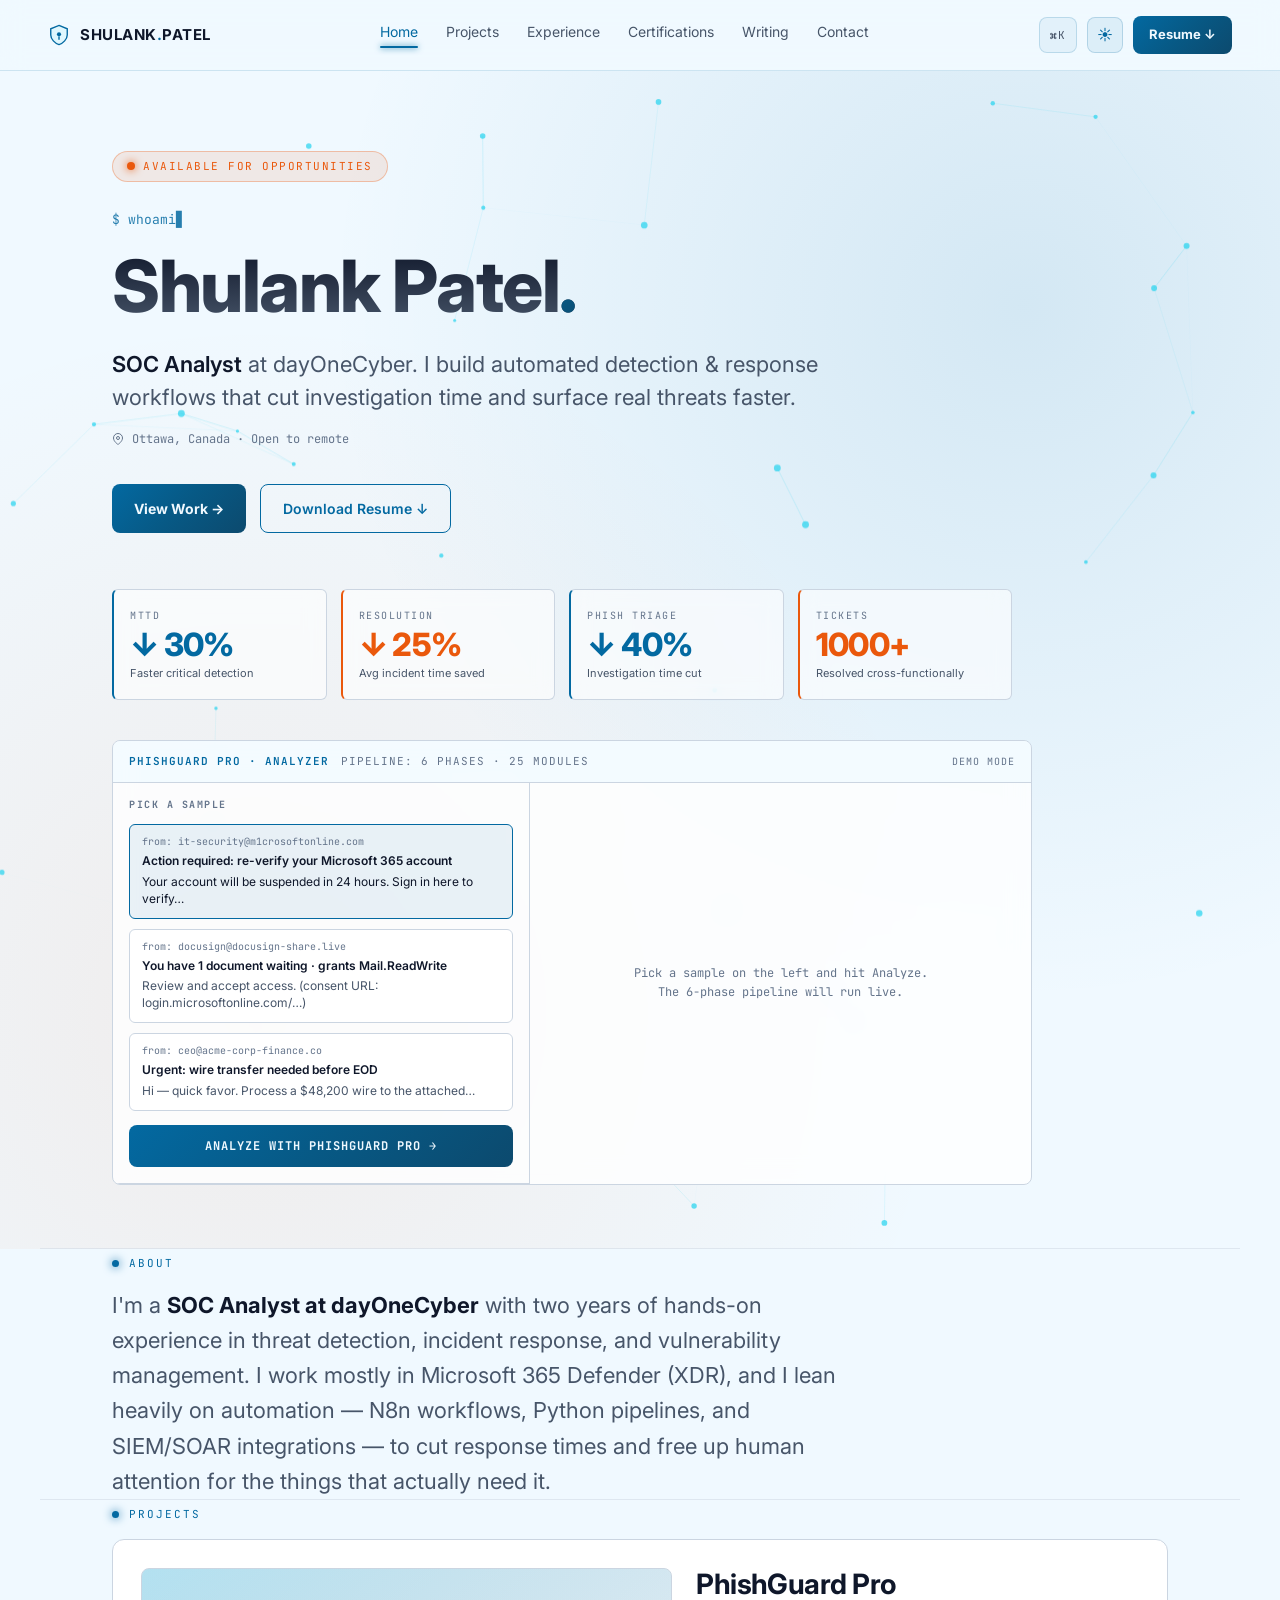
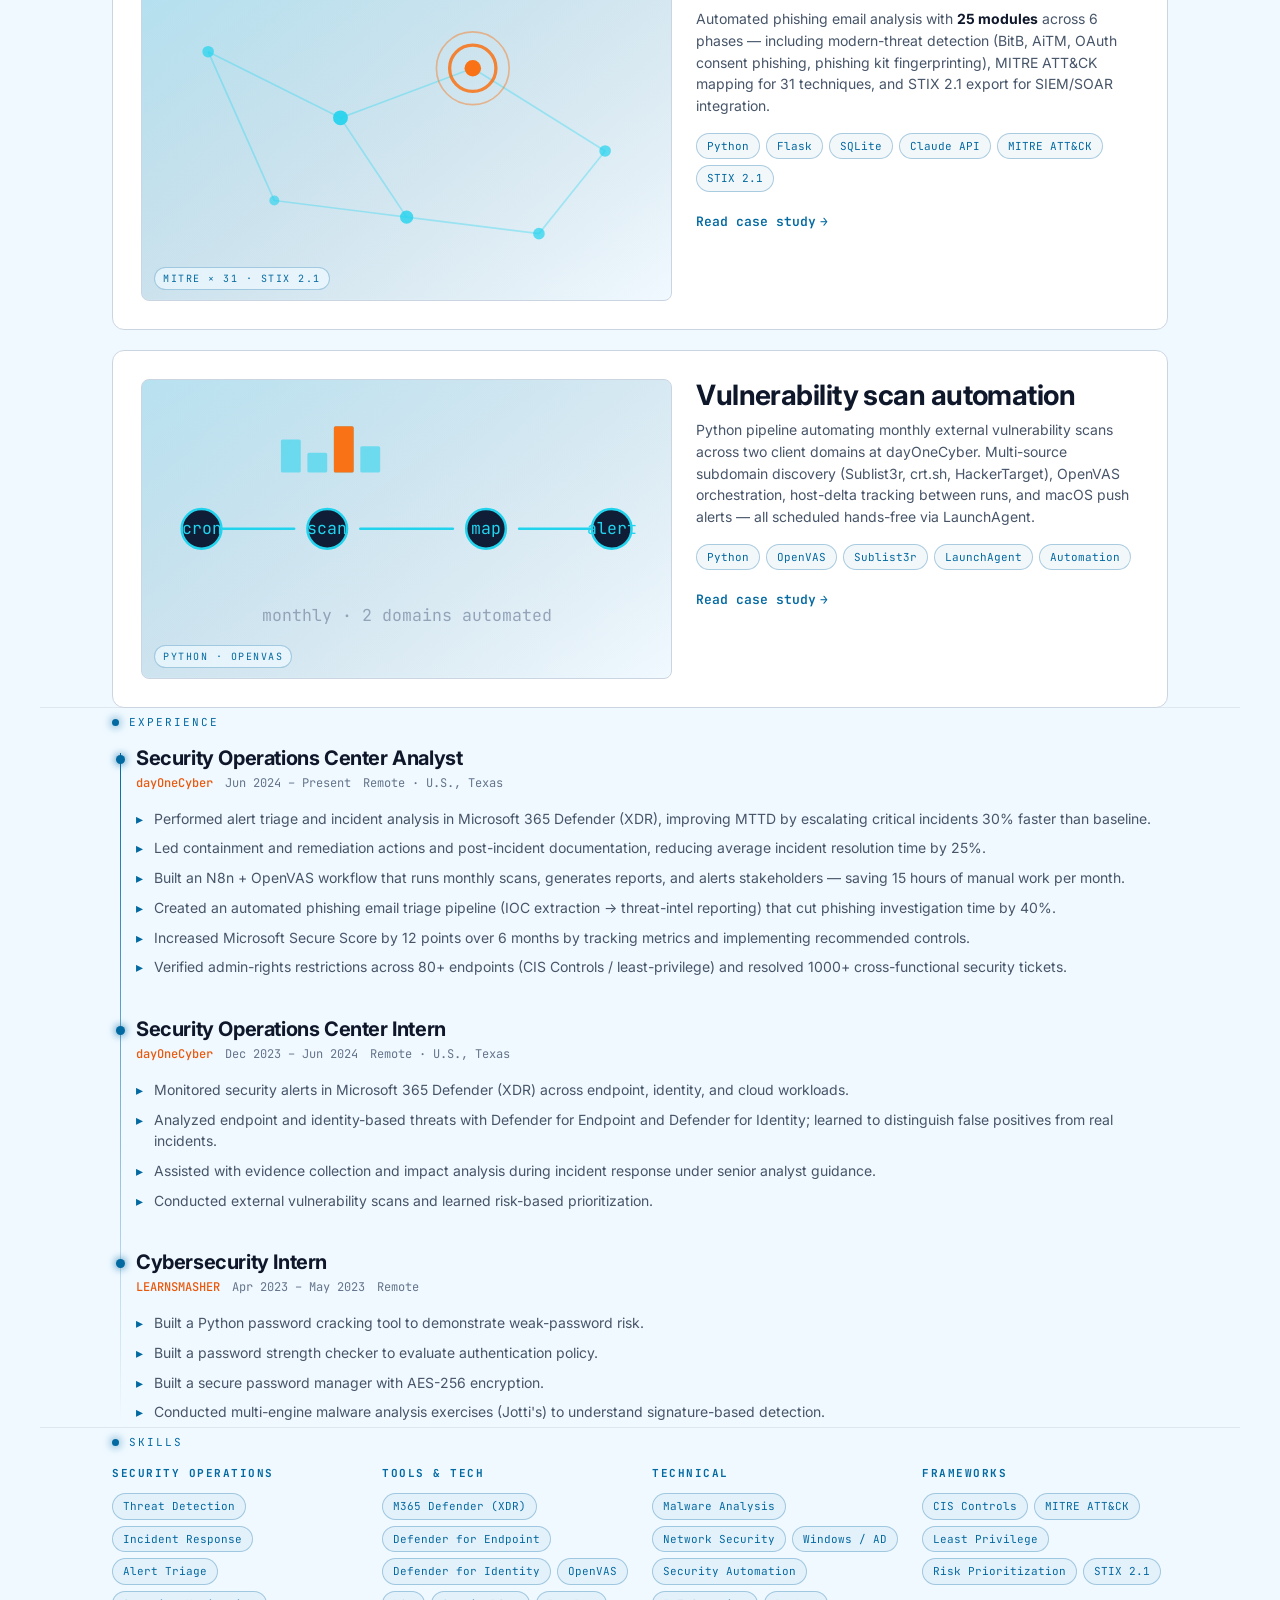
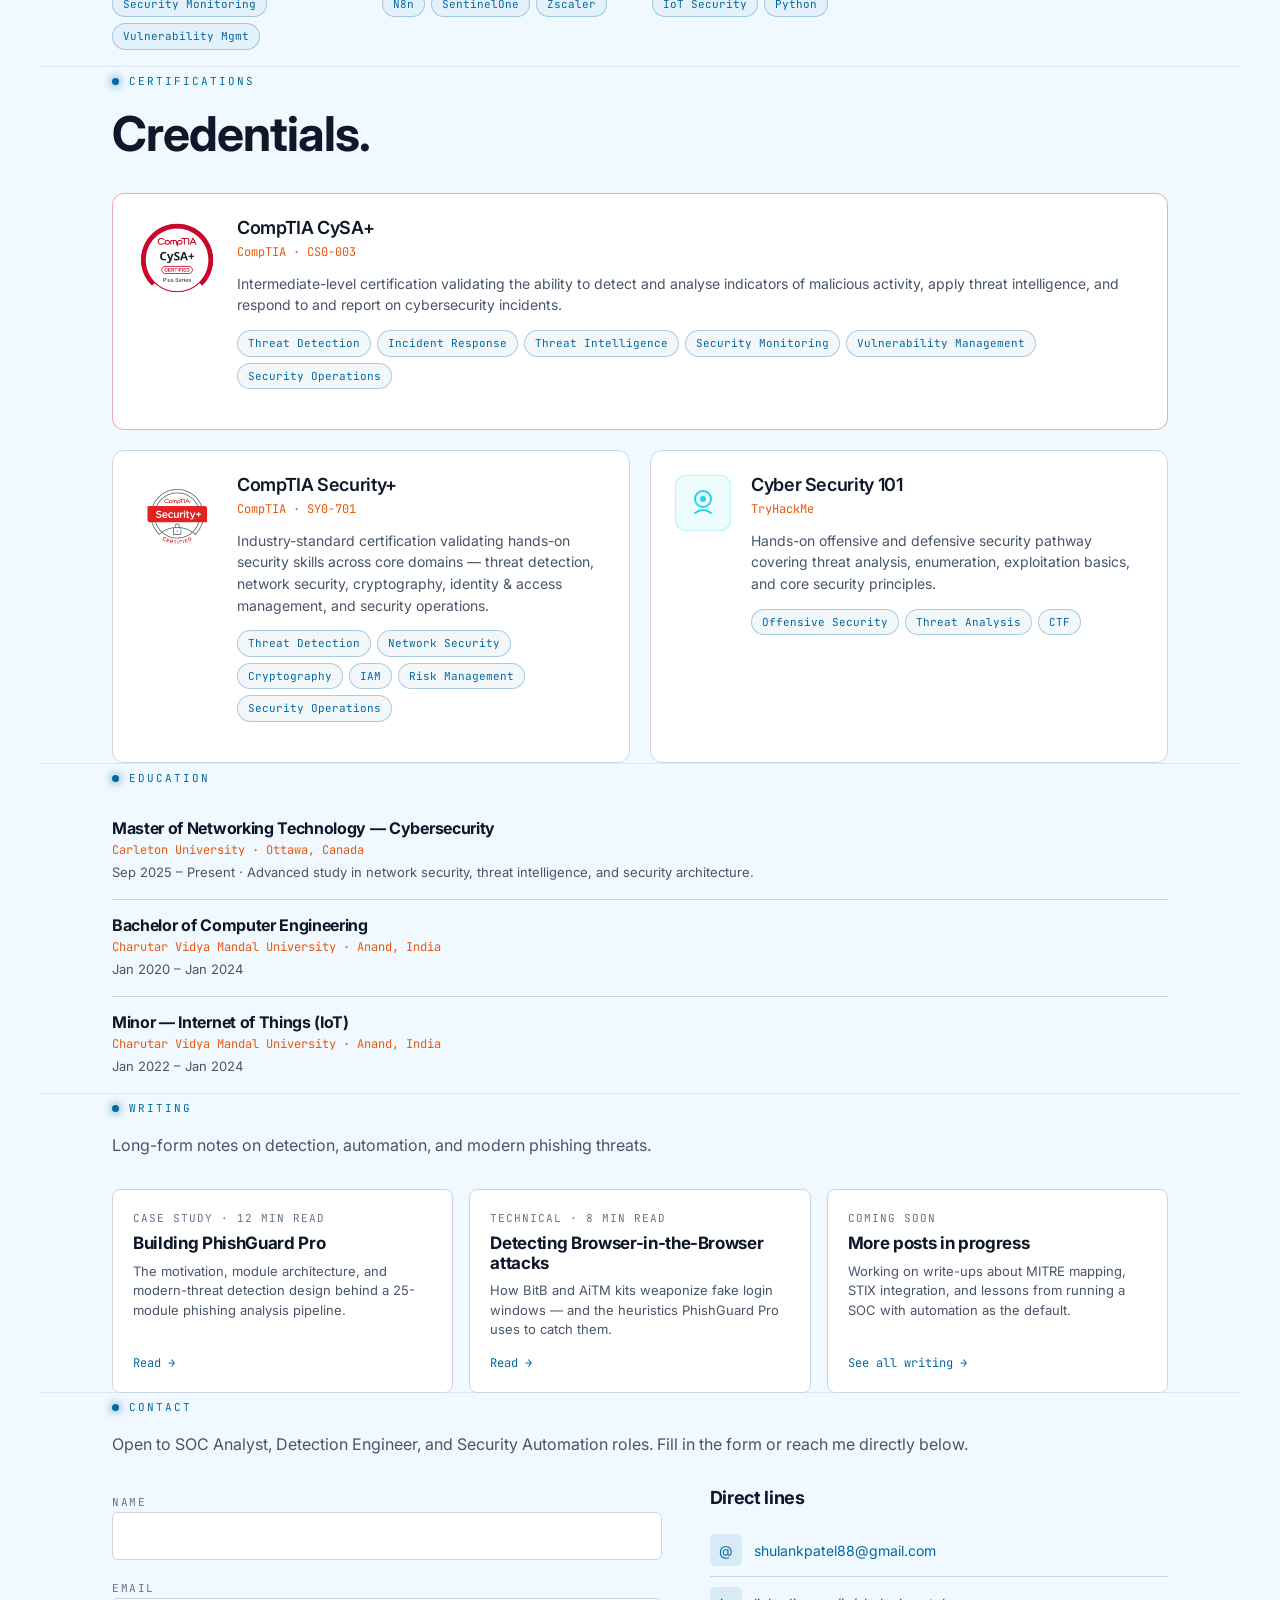
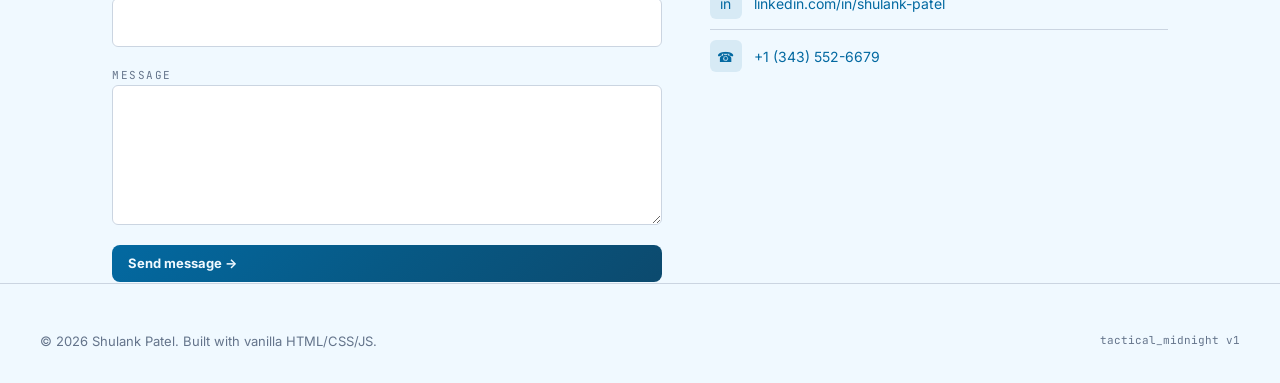
==== commit 24b6fc97: "remove status badges from cert cards, improve layout hierarchy" ====
--- a/index.html
+++ b/index.html
@@ -356,19 +356,14 @@
 
       <div class="cert-grid">
 
-        <!-- CompTIA CySA+ -->
+        <!-- CompTIA CySA+ — featured, full width -->
         <div class="cert-card cert-card--featured">
           <div class="cert-badge">
             <img src="assets/images/comptia-cysa-plus-badge.png" alt="CompTIA CySA+ Badge" width="80" height="80" style="border-radius:8px;display:block;">
           </div>
           <div class="cert-card-body">
-            <div class="cert-card-top">
-              <div>
-                <h3 class="cert-title">CompTIA CySA+</h3>
-                <div class="cert-issuer">CompTIA · CS0-003</div>
-              </div>
-              <span class="cert-status cert-status--active">✓ Verified</span>
-            </div>
+            <h3 class="cert-title">CompTIA CySA+</h3>
+            <div class="cert-issuer">CompTIA · CS0-003</div>
             <p class="cert-desc">Intermediate-level certification validating the ability to detect and analyse indicators of malicious activity, apply threat intelligence, and respond to and report on cybersecurity incidents.</p>
             <div class="tag-row">
               <span class="tag">Threat Detection</span>
@@ -382,18 +377,13 @@
         </div>
 
         <!-- CompTIA Security+ -->
-        <div class="cert-card cert-card--featured">
+        <div class="cert-card">
           <div class="cert-badge">
             <img src="assets/images/comptia-security-plus-badge.png" alt="CompTIA Security+ Badge" width="80" height="80" style="border-radius:8px;display:block;">
           </div>
           <div class="cert-card-body">
-            <div class="cert-card-top">
-              <div>
-                <h3 class="cert-title">CompTIA Security+</h3>
-                <div class="cert-issuer">CompTIA · SY0-701</div>
-              </div>
-              <span class="cert-status cert-status--active">✓ Verified</span>
-            </div>
+            <h3 class="cert-title">CompTIA Security+</h3>
+            <div class="cert-issuer">CompTIA · SY0-701</div>
             <p class="cert-desc">Industry-standard certification validating hands-on security skills across core domains — threat detection, network security, cryptography, identity &amp; access management, and security operations.</p>
             <div class="tag-row">
               <span class="tag">Threat Detection</span>
@@ -417,13 +407,8 @@
             </svg>
           </div>
           <div class="cert-card-body">
-            <div class="cert-card-top">
-              <div>
-                <h3 class="cert-title">Cyber Security 101</h3>
-                <div class="cert-issuer">TryHackMe</div>
-              </div>
-              <span class="cert-status cert-status--active">✓ Completed</span>
-            </div>
+            <h3 class="cert-title">Cyber Security 101</h3>
+            <div class="cert-issuer">TryHackMe</div>
             <p class="cert-desc">Hands-on offensive and defensive security pathway covering threat analysis, enumeration, exploitation basics, and core security principles.</p>
             <div class="tag-row">
               <span class="tag">Offensive Security</span>
--- a/assets/css/styles.css
+++ b/assets/css/styles.css
@@ -606,11 +606,12 @@
   gap: 12px;
   margin-bottom: 10px;
 }
-.cert-title { font-size: 18px; color: var(--text-primary); margin-bottom: 4px; }
+.cert-title { font-size: 18px; color: var(--text-primary); margin-bottom: 4px; font-weight: 600; }
 .cert-issuer {
   font-family: var(--font-mono);
   font-size: 12px;
   color: var(--accent);
+  margin-bottom: 12px;
 }
 .cert-status {
   font-family: var(--font-mono);
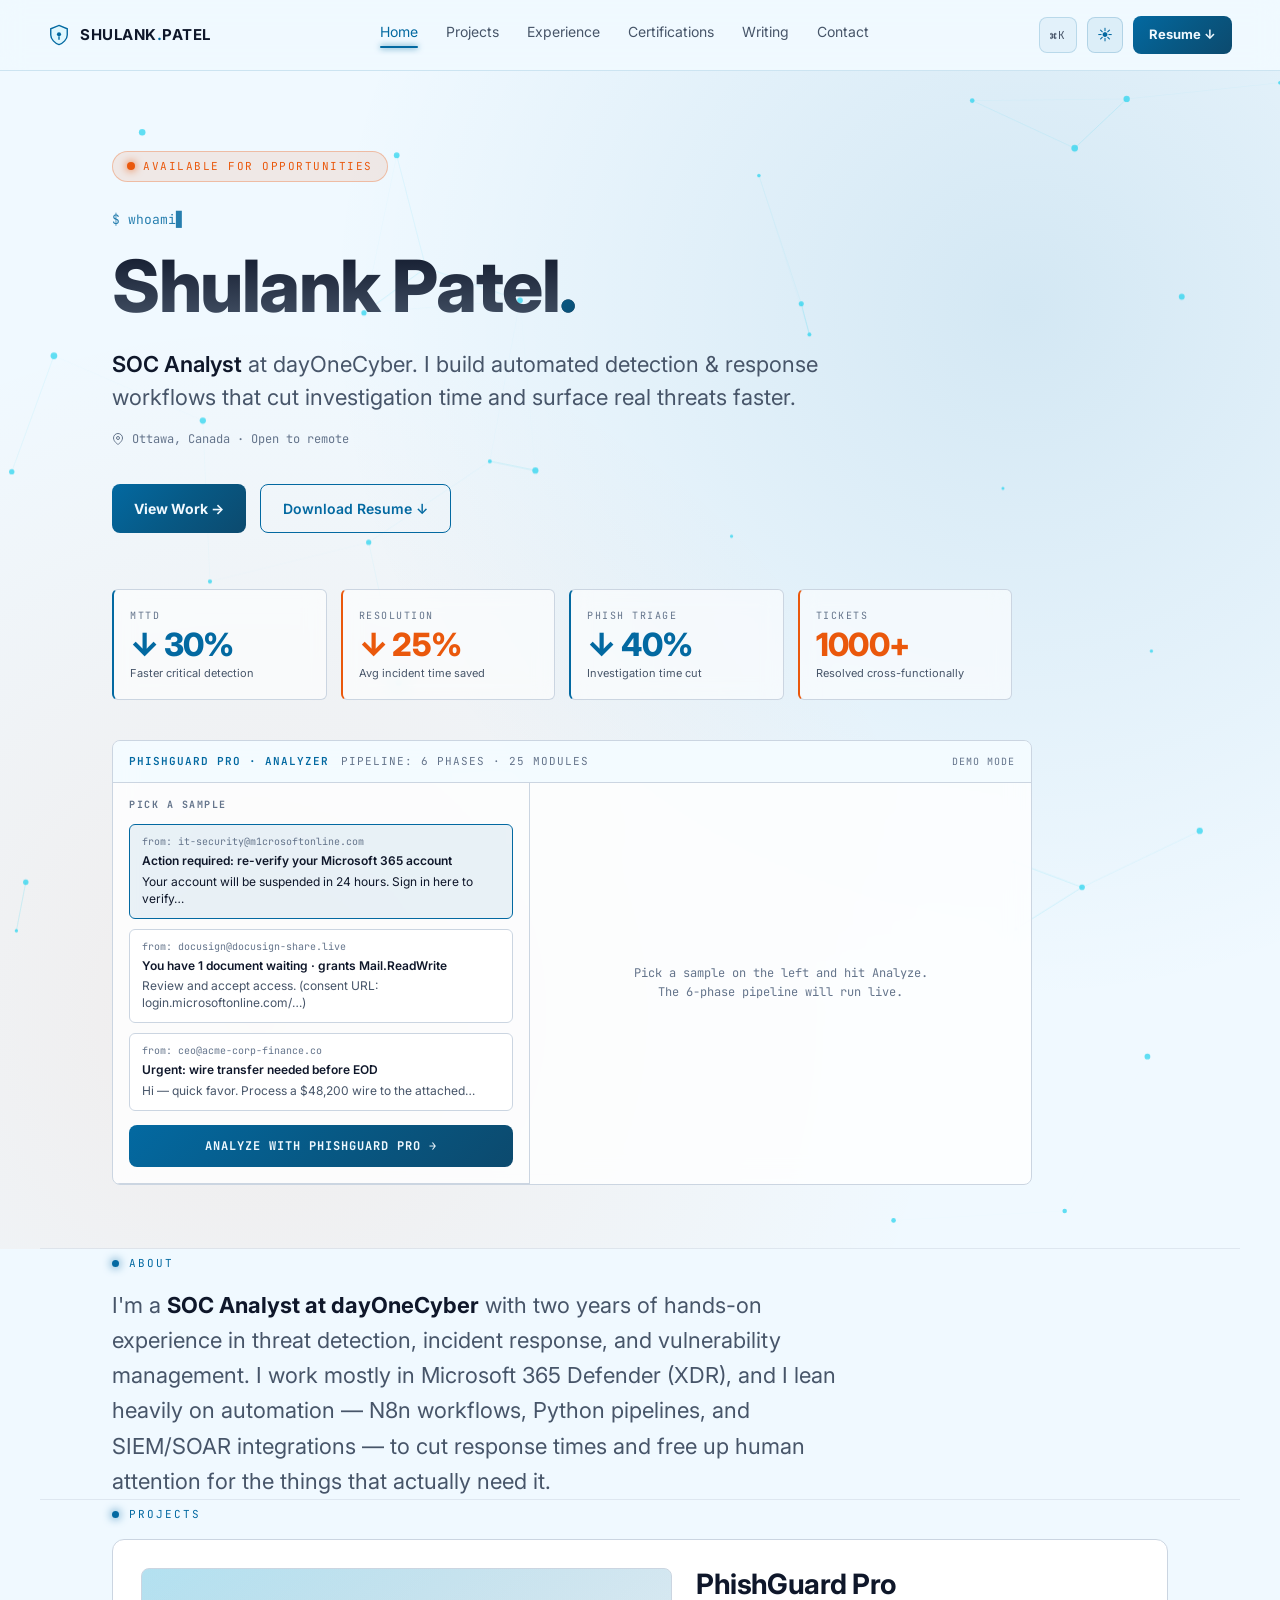
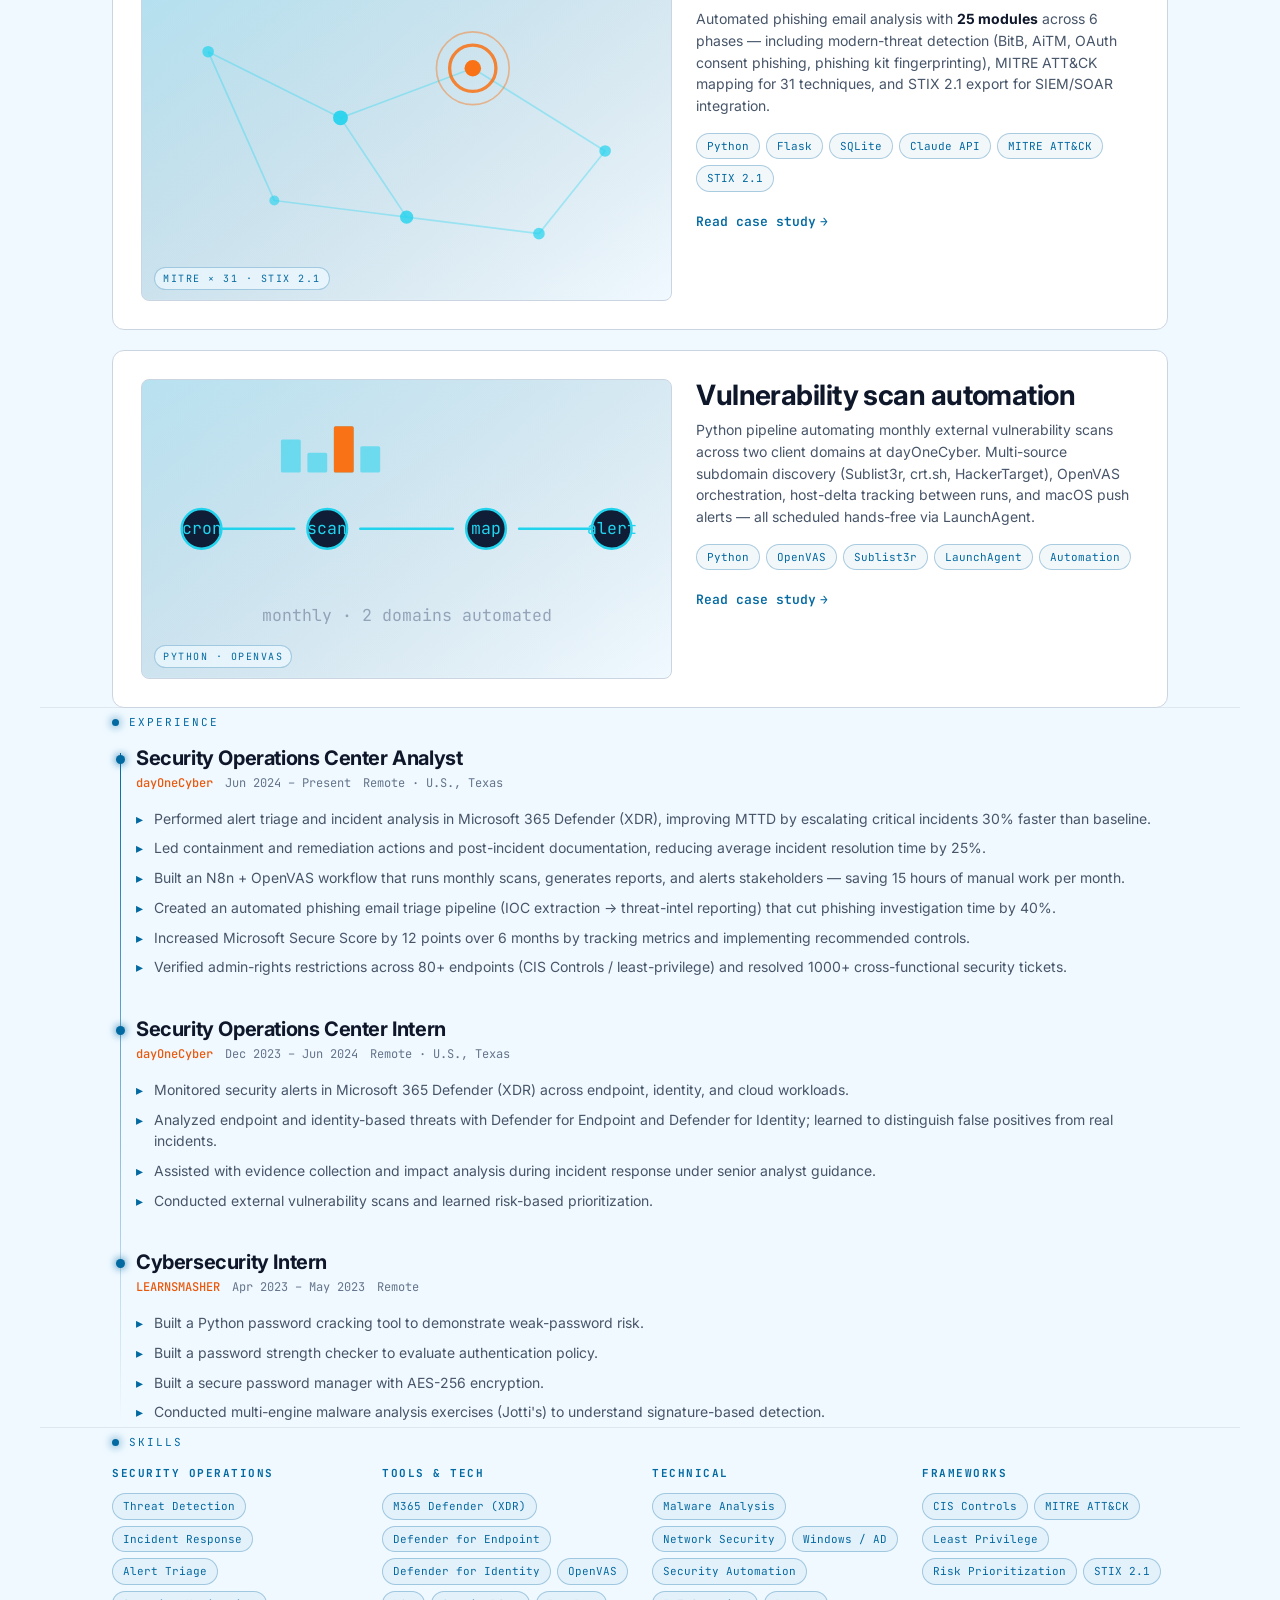
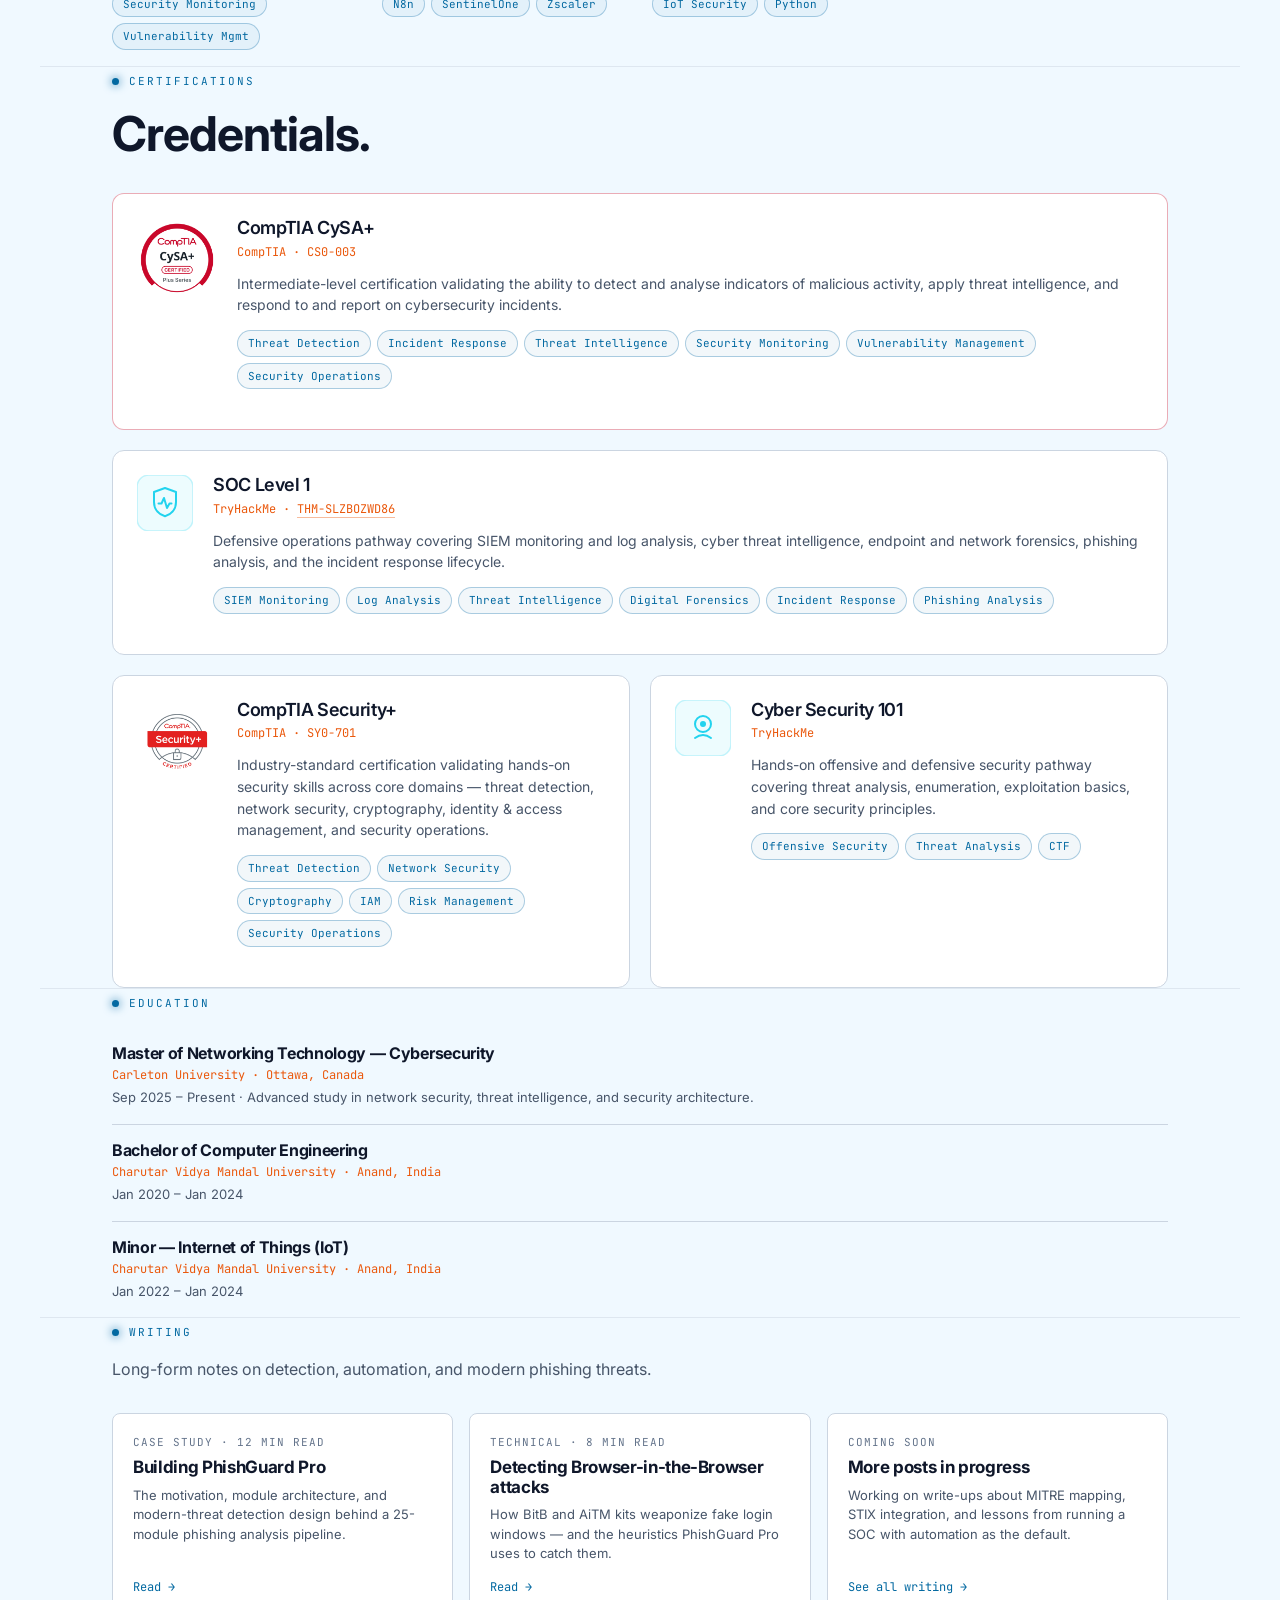
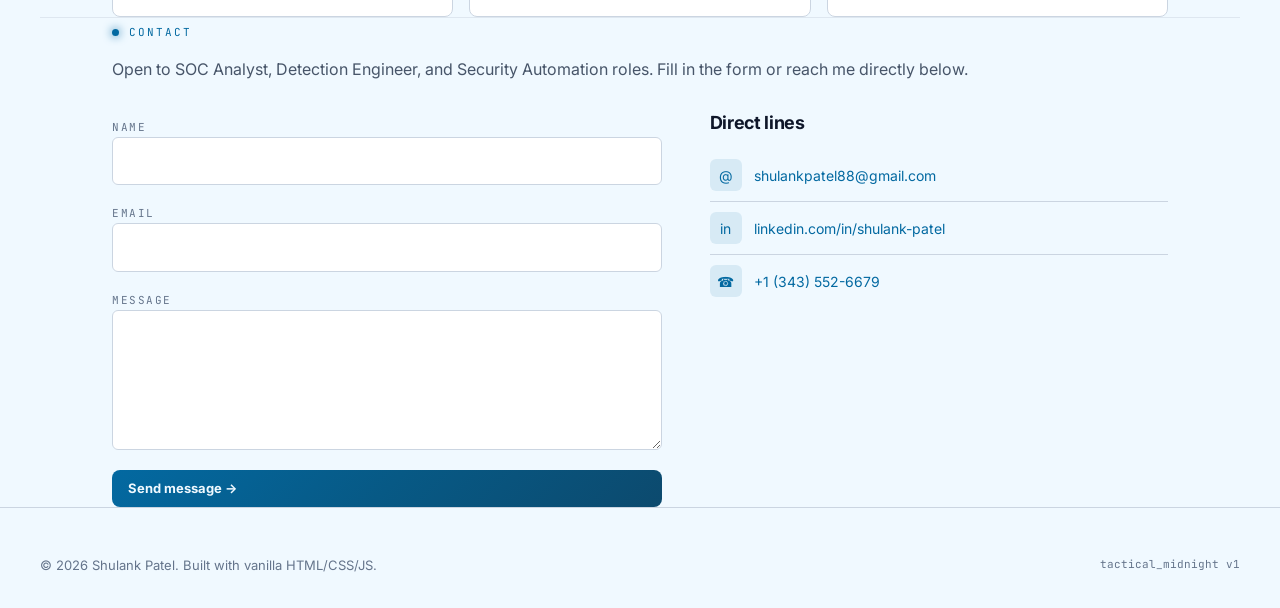
==== commit b637df38: "add TryHackMe SOC Level 1 certification Adds the SOC Level 1 learning path (credential THM-SLZBOZWD8" ====
--- a/index.html
+++ b/index.html
@@ -376,6 +376,30 @@
           </div>
         </div>
 
+        <!-- TryHackMe SOC Level 1 -->
+        <div class="cert-card cert-card--wide">
+          <div class="cert-badge">
+            <svg width="56" height="56" viewBox="0 0 56 56" fill="none" aria-hidden="true">
+              <rect width="56" height="56" rx="12" fill="rgba(34,211,238,0.08)" stroke="rgba(34,211,238,0.25)" stroke-width="1.5"/>
+              <path d="M28 13l11 4v10c0 8-5.5 12.6-11 14.2-5.5-1.6-11-6.2-11-14.2V17z" stroke="#22d3ee" stroke-width="2" stroke-linejoin="round" fill="none"/>
+              <path d="M21.5 28.5h3l2.5-5.5 3 10 2.5-4.5h2" stroke="#22d3ee" stroke-width="2" stroke-linecap="round" stroke-linejoin="round" fill="none"/>
+            </svg>
+          </div>
+          <div class="cert-card-body">
+            <h3 class="cert-title">SOC Level 1</h3>
+            <div class="cert-issuer">TryHackMe &middot; <a href="assets/certificates/THM-SOC-Level-1.pdf" target="_blank" rel="noopener">THM-SLZBOZWD86</a></div>
+            <p class="cert-desc">Defensive operations pathway covering SIEM monitoring and log analysis, cyber threat intelligence, endpoint and network forensics, phishing analysis, and the incident response lifecycle.</p>
+            <div class="tag-row">
+              <span class="tag">SIEM Monitoring</span>
+              <span class="tag">Log Analysis</span>
+              <span class="tag">Threat Intelligence</span>
+              <span class="tag">Digital Forensics</span>
+              <span class="tag">Incident Response</span>
+              <span class="tag">Phishing Analysis</span>
+            </div>
+          </div>
+        </div>
+
         <!-- CompTIA Security+ -->
         <div class="cert-card">
           <div class="cert-badge">
--- a/assets/css/styles.css
+++ b/assets/css/styles.css
@@ -595,6 +595,8 @@
 }
 .cert-card--featured:hover { border-color: rgba(196,18,48,0.7); box-shadow: 0 0 0 1px rgba(196,18,48,0.2), 0 8px 32px rgba(196,18,48,0.12); }
 
+.cert-card--wide { grid-column: 1 / -1; }
+
 .cert-badge { flex-shrink: 0; }
 
 .cert-card-body { flex: 1; min-width: 0; }
@@ -613,6 +615,11 @@
   color: var(--accent);
   margin-bottom: 12px;
 }
+.cert-issuer a {
+  color: inherit;
+  border-bottom: 1px solid color-mix(in srgb, var(--accent) 40%, transparent);
+}
+.cert-issuer a:hover { border-bottom-color: var(--accent); }
 .cert-status {
   font-family: var(--font-mono);
   font-size: 11px;
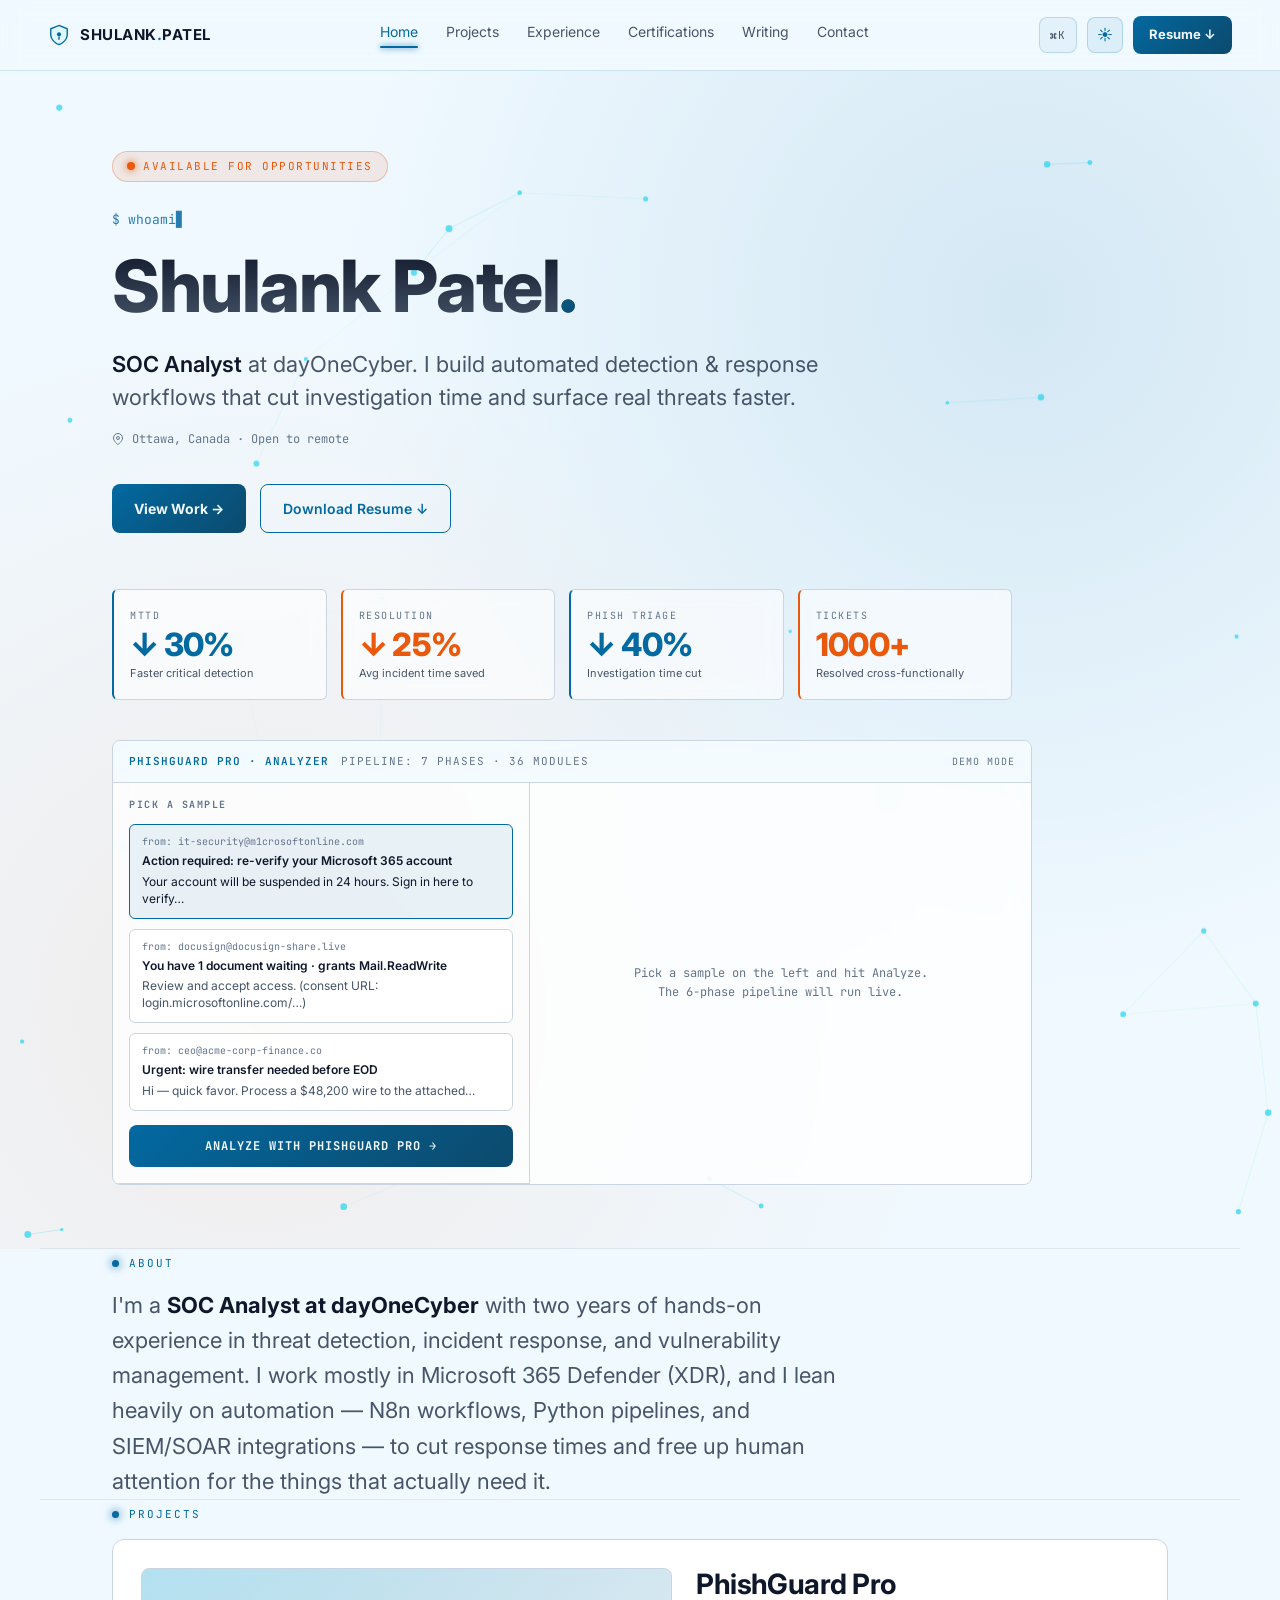
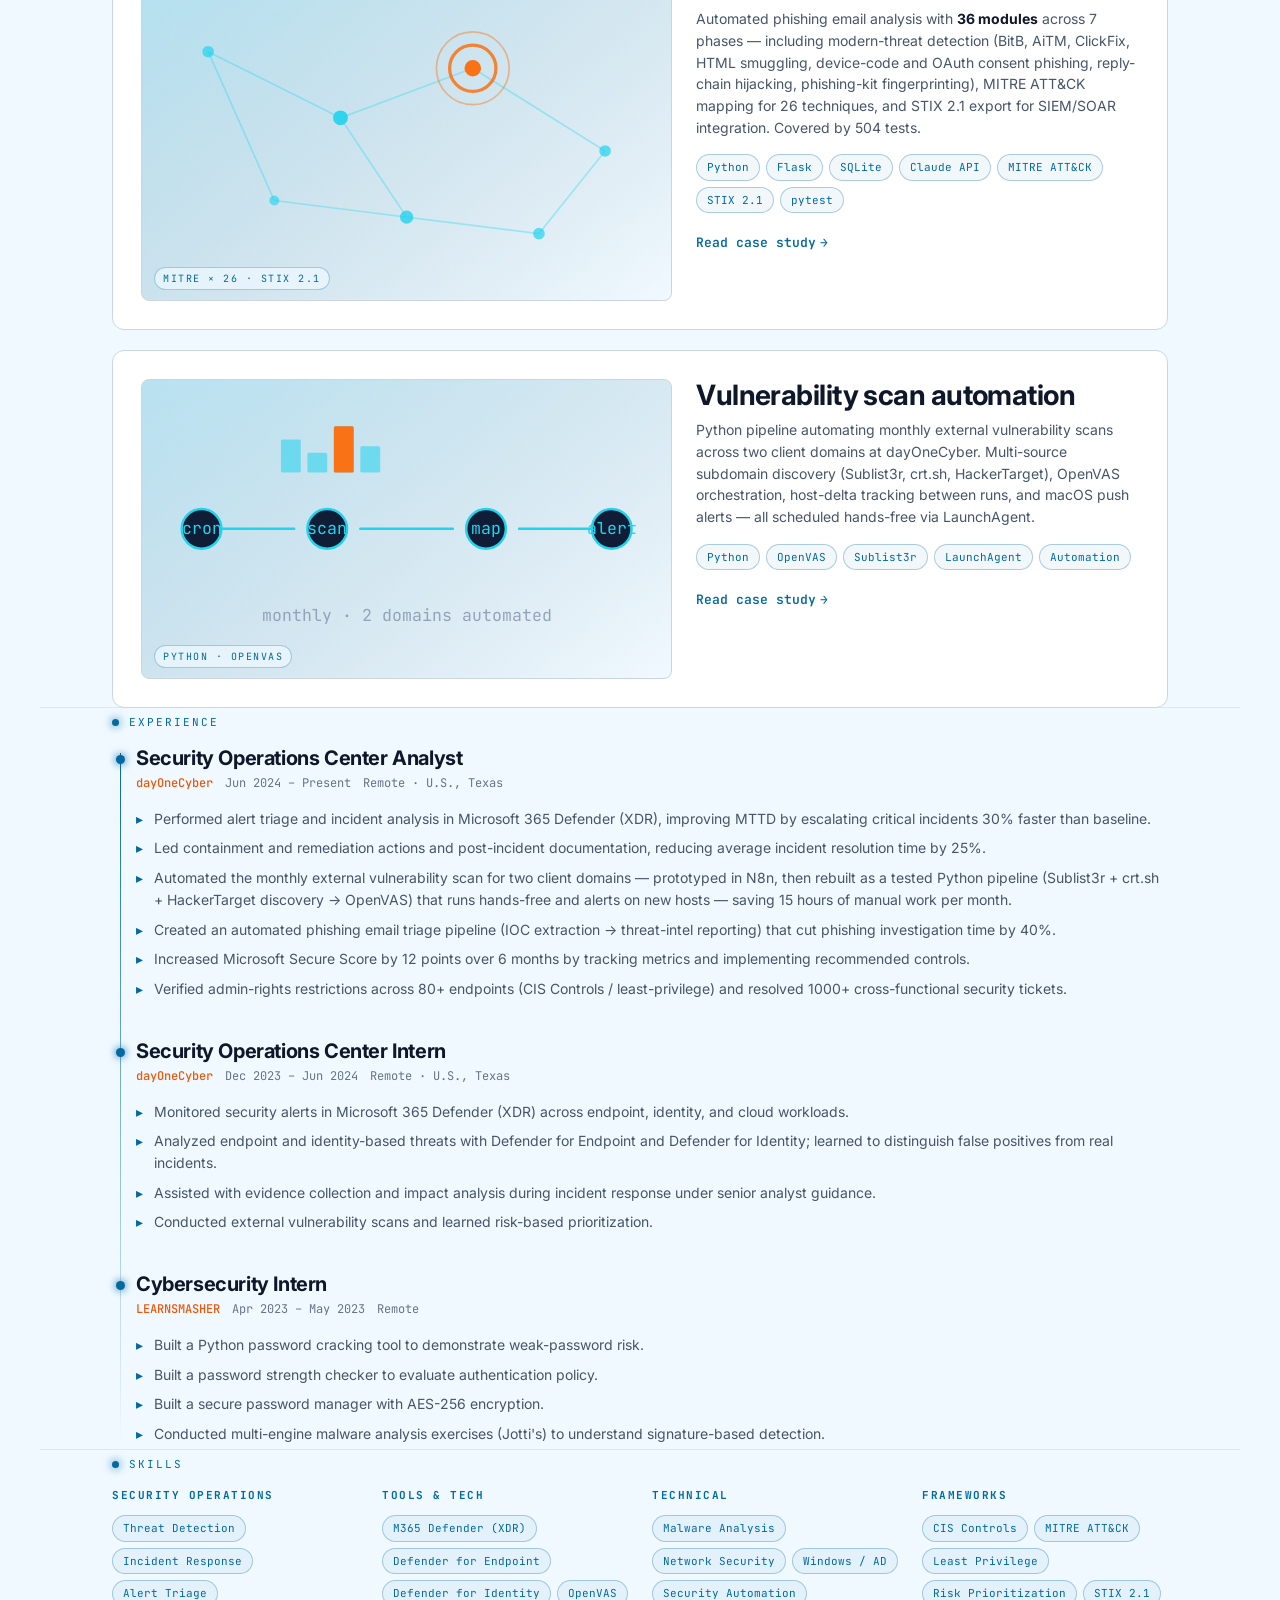
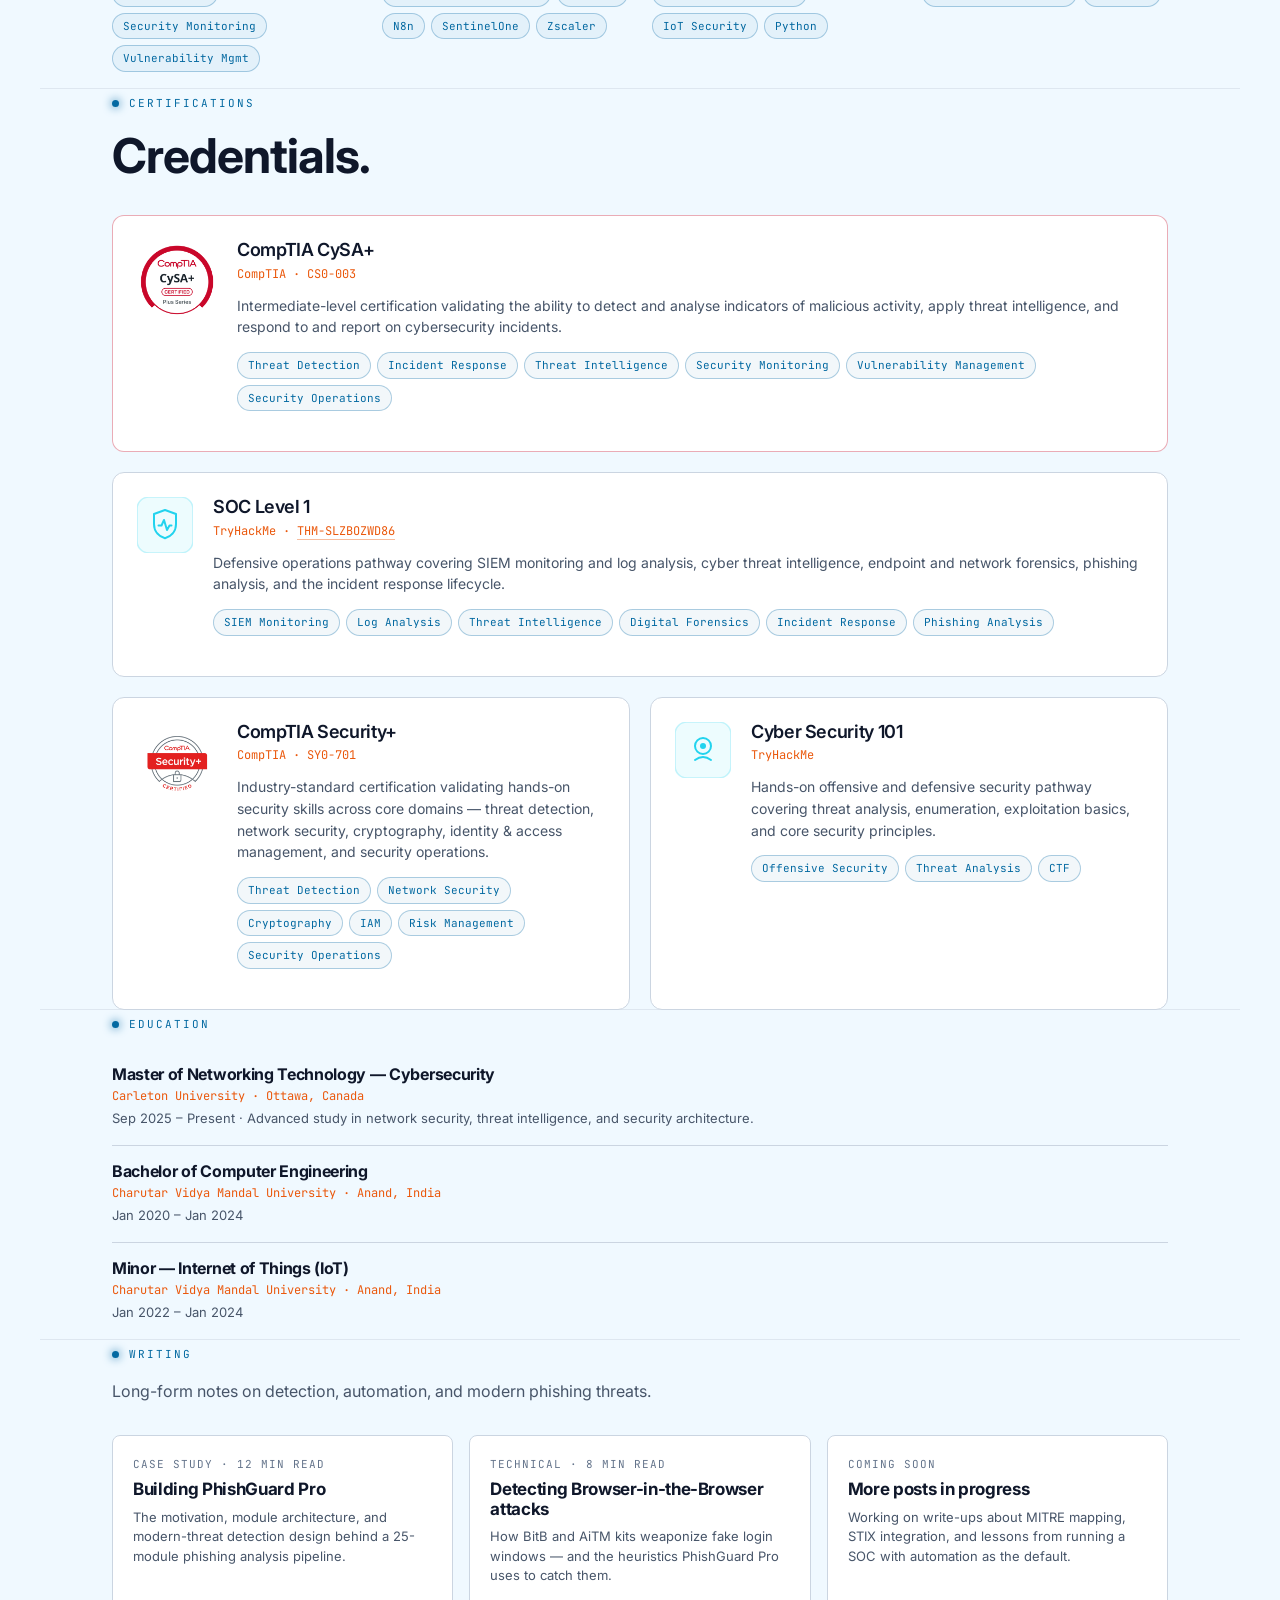
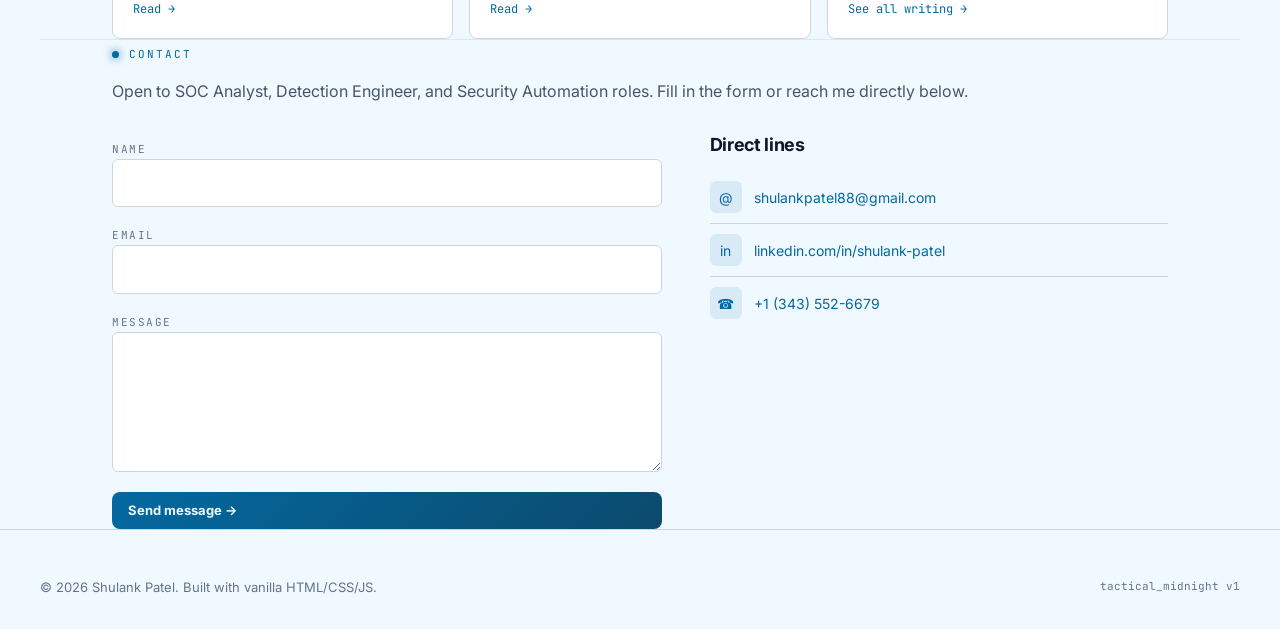
==== commit b5ae3afe: "correct PhishGuard figures against source; fix N8n inconsistency Portfolio figures had drifted from " ====
--- a/index.html
+++ b/index.html
@@ -102,7 +102,7 @@
         <div class="pg-demo" aria-label="PhishGuard Pro live analyzer demo">
           <div class="pg-demo-header">
             <span class="pg-demo-title">PhishGuard Pro · analyzer</span>
-            <span>pipeline: 6 phases · 25 modules</span>
+            <span>pipeline: 7 phases · 36 modules</span>
             <span class="pg-demo-meta">demo mode</span>
           </div>
           <div class="pg-demo-body">
@@ -180,14 +180,15 @@
     <circle cx="200" cy="60" r="22" fill="none" stroke="#f97316" stroke-width="1" opacity="0.45"/>
     <circle cx="200" cy="60" r="5" fill="#f97316"/>
   </svg>
-  <span class="project-thumb-label">MITRE × 31 · STIX 2.1</span>
+  <span class="project-thumb-label">MITRE × 26 · STIX 2.1</span>
 </div>
           <div>
             <h3>PhishGuard Pro</h3>
-            <p class="project-desc">Automated phishing email analysis with <strong style="color:var(--text-primary)">25 modules</strong> across 6 phases — including modern-threat detection (BitB, AiTM, OAuth consent phishing, phishing kit fingerprinting), MITRE ATT&amp;CK mapping for 31 techniques, and STIX 2.1 export for SIEM/SOAR integration.</p>
+            <p class="project-desc">Automated phishing email analysis with <strong style="color:var(--text-primary)">36 modules</strong> across 7 phases — including modern-threat detection (BitB, AiTM, ClickFix, HTML smuggling, device-code and OAuth consent phishing, reply-chain hijacking, phishing-kit fingerprinting), MITRE ATT&amp;CK mapping for 26 techniques, and STIX 2.1 export for SIEM/SOAR integration. Covered by 504 tests.</p>
             <div class="tag-row">
               <span class="tag">Python</span><span class="tag">Flask</span><span class="tag">SQLite</span>
               <span class="tag">Claude API</span><span class="tag">MITRE ATT&amp;CK</span><span class="tag">STIX 2.1</span>
+              <span class="tag">pytest</span>
             </div>
             <a class="project-link" href="phishguard.html">Read case study</a>
           </div>
@@ -260,7 +261,7 @@
           <ul>
             <li>Performed alert triage and incident analysis in Microsoft 365 Defender (XDR), improving MTTD by escalating critical incidents 30% faster than baseline.</li>
             <li>Led containment and remediation actions and post-incident documentation, reducing average incident resolution time by 25%.</li>
-            <li>Built an N8n + OpenVAS workflow that runs monthly scans, generates reports, and alerts stakeholders — saving 15 hours of manual work per month.</li>
+            <li>Automated the monthly external vulnerability scan for two client domains — prototyped in N8n, then rebuilt as a tested Python pipeline (Sublist3r + crt.sh + HackerTarget discovery → OpenVAS) that runs hands-free and alerts on new hosts — saving 15 hours of manual work per month.</li>
             <li>Created an automated phishing email triage pipeline (IOC extraction → threat-intel reporting) that cut phishing investigation time by 40%.</li>
             <li>Increased Microsoft Secure Score by 12 points over 6 months by tracking metrics and implementing recommended controls.</li>
             <li>Verified admin-rights restrictions across 80+ endpoints (CIS Controls / least-privilege) and resolved 1000+ cross-functional security tickets.</li>
--- a/assets/css/styles.css
+++ b/assets/css/styles.css
@@ -777,8 +777,8 @@
   gap: 12px;
   margin-top: 24px;
 }
-@media (min-width: 768px) { .pipeline { grid-template-columns: repeat(3, 1fr); } }
-@media (min-width: 1024px) { .pipeline { grid-template-columns: repeat(6, 1fr); } }
+@media (min-width: 768px) { .pipeline { grid-template-columns: repeat(4, 1fr); } }
+@media (min-width: 1024px) { .pipeline { grid-template-columns: repeat(7, 1fr); } }
 .phase {
   padding: 16px 14px;
   background: var(--bg-card);
@@ -786,6 +786,7 @@
   border-left: 2px solid var(--primary);
   border-radius: var(--radius-sm);
   position: relative;
+  align-self: start;
 }
 .phase .phase-num {
   font-family: var(--font-mono);
@@ -801,7 +802,7 @@
   font-size: 11px;
   color: var(--text-dim);
 }
-.phase li { padding: 2px 0; }
+.phase li { padding: 2px 0; overflow-wrap: anywhere; }
 
 .module-card {
   padding: 20px;
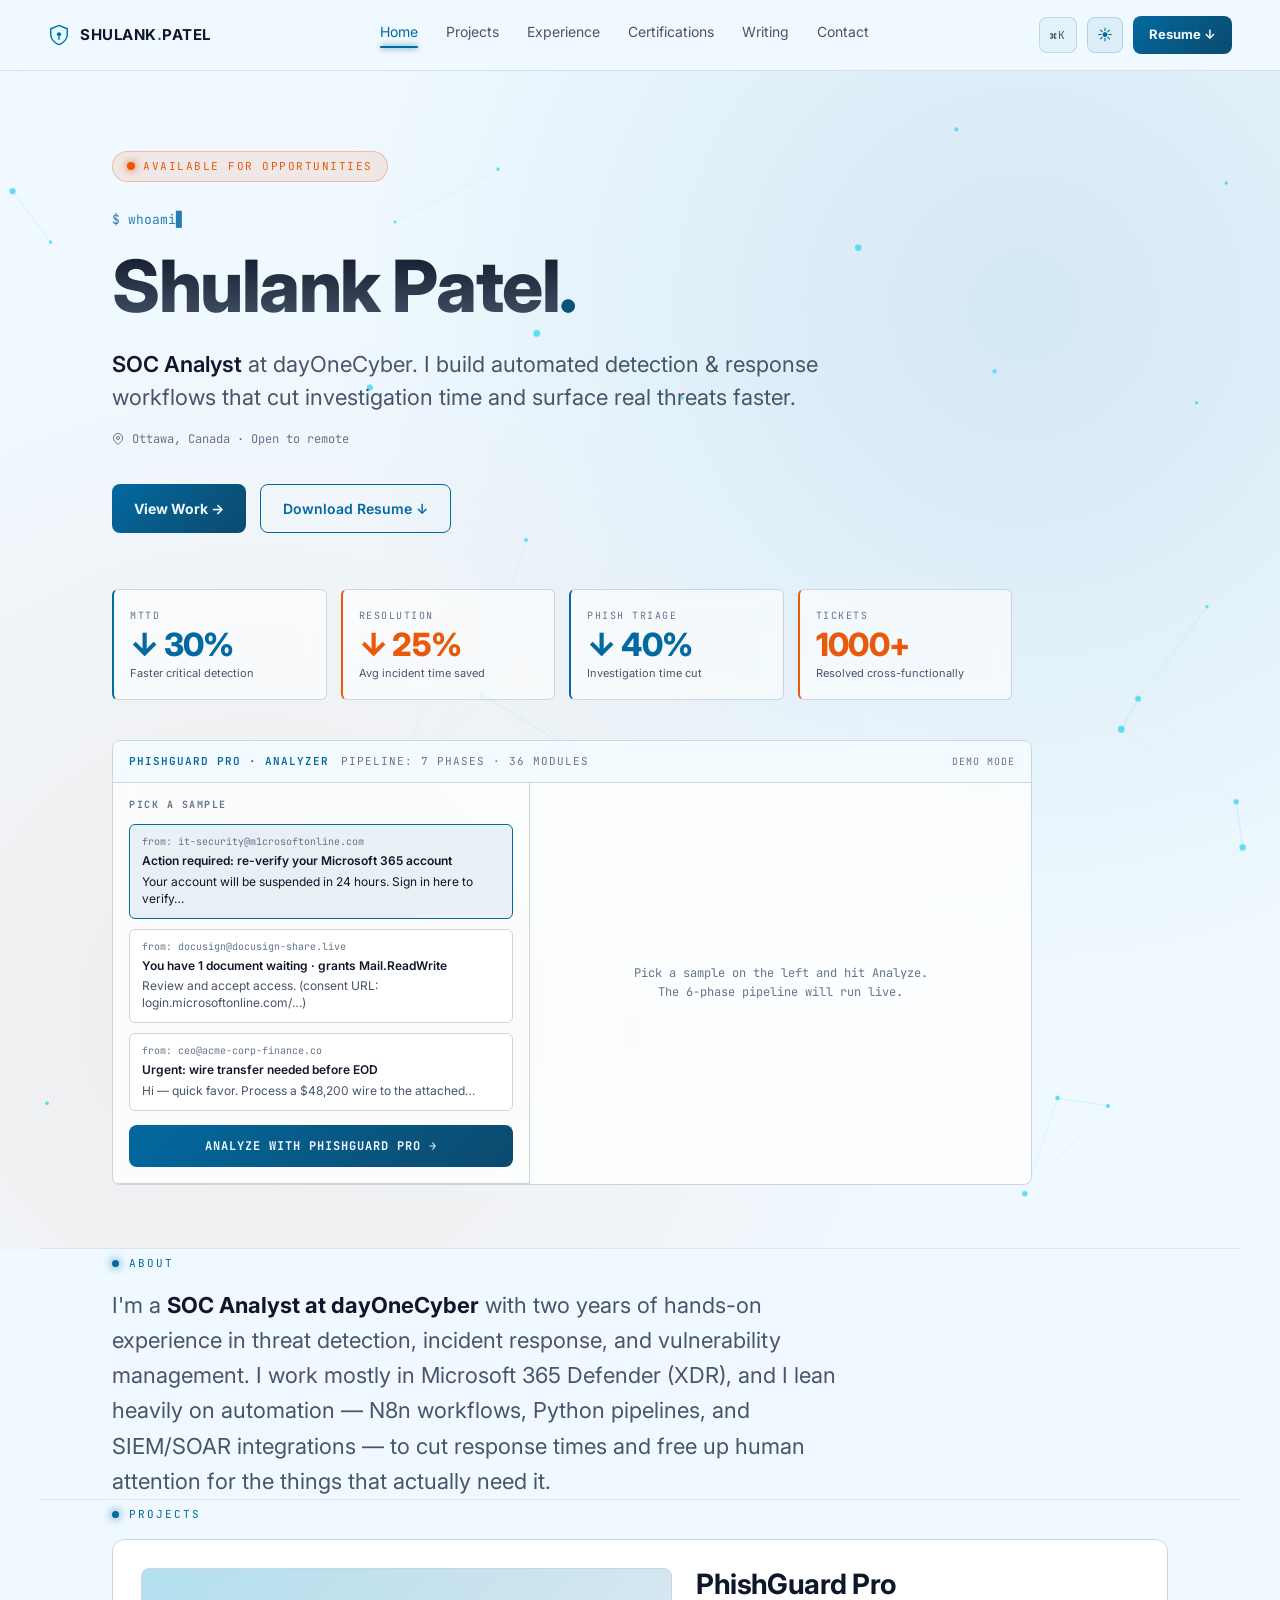
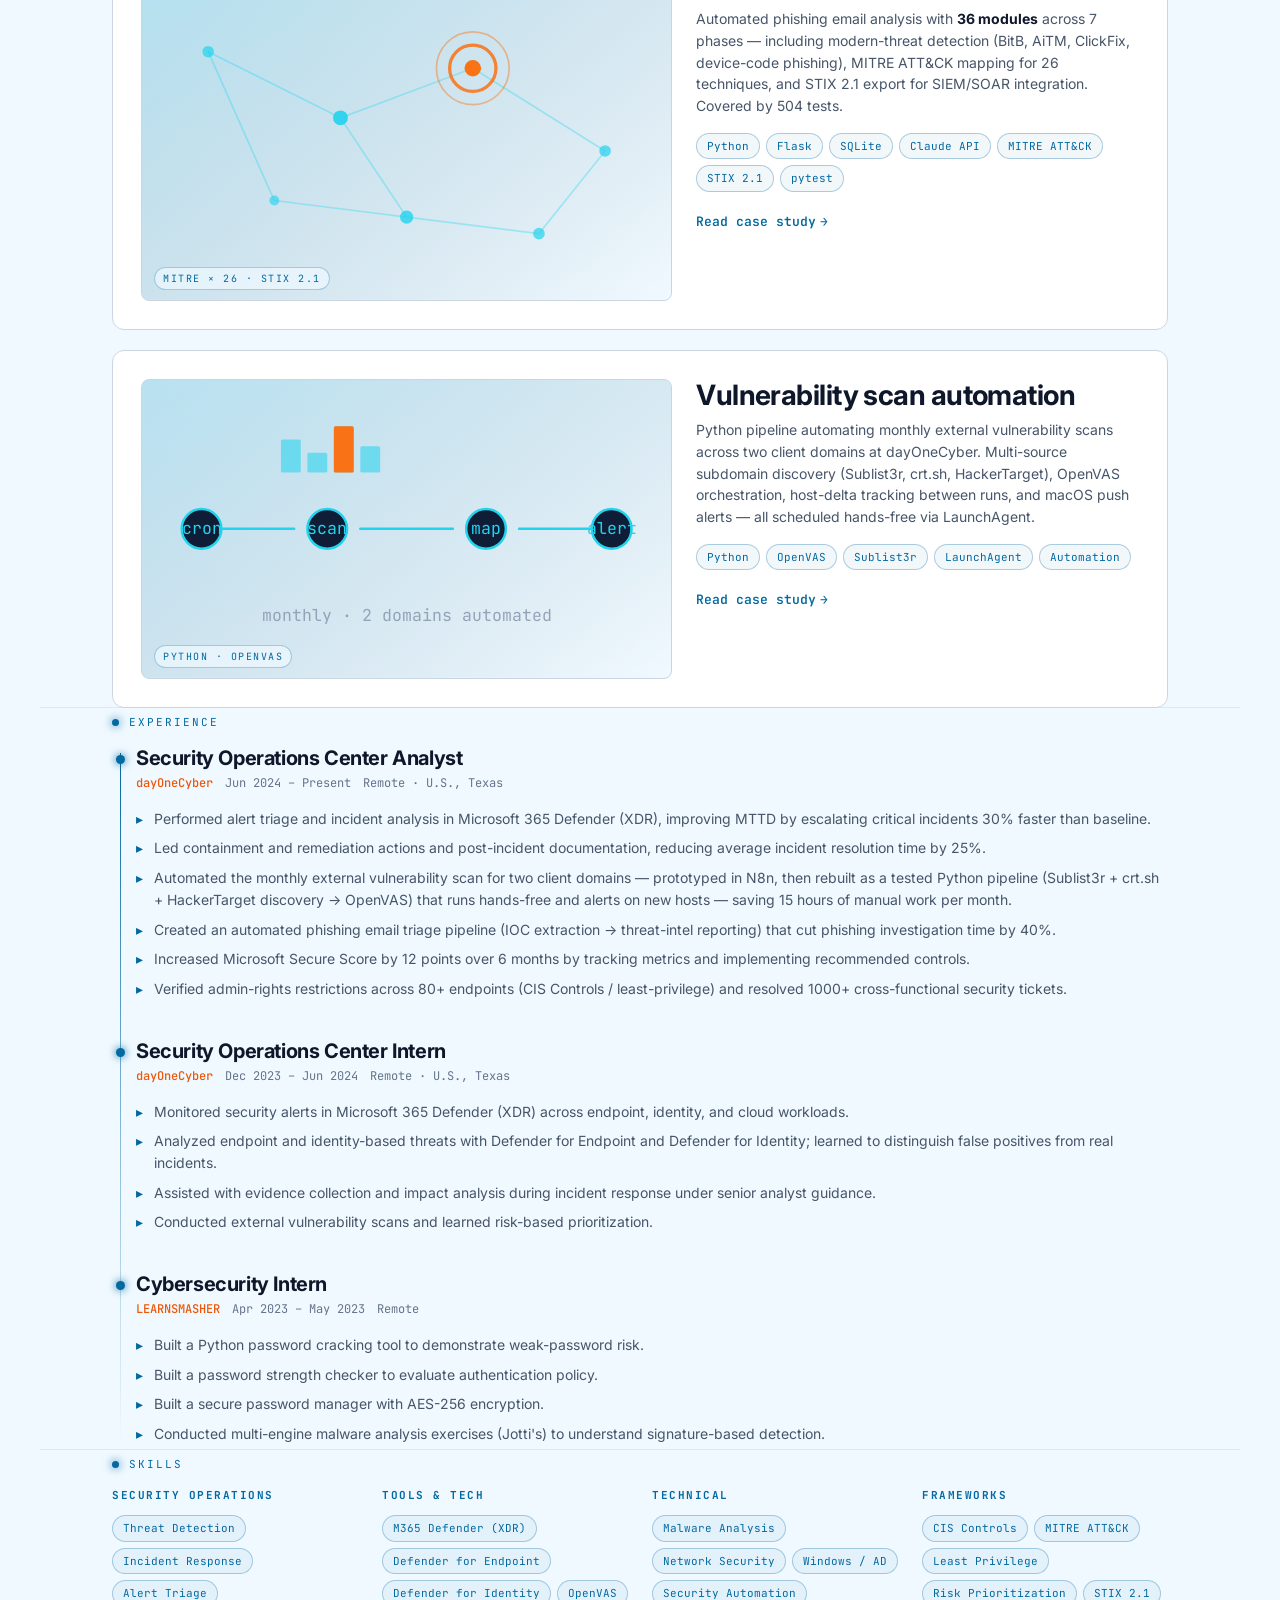
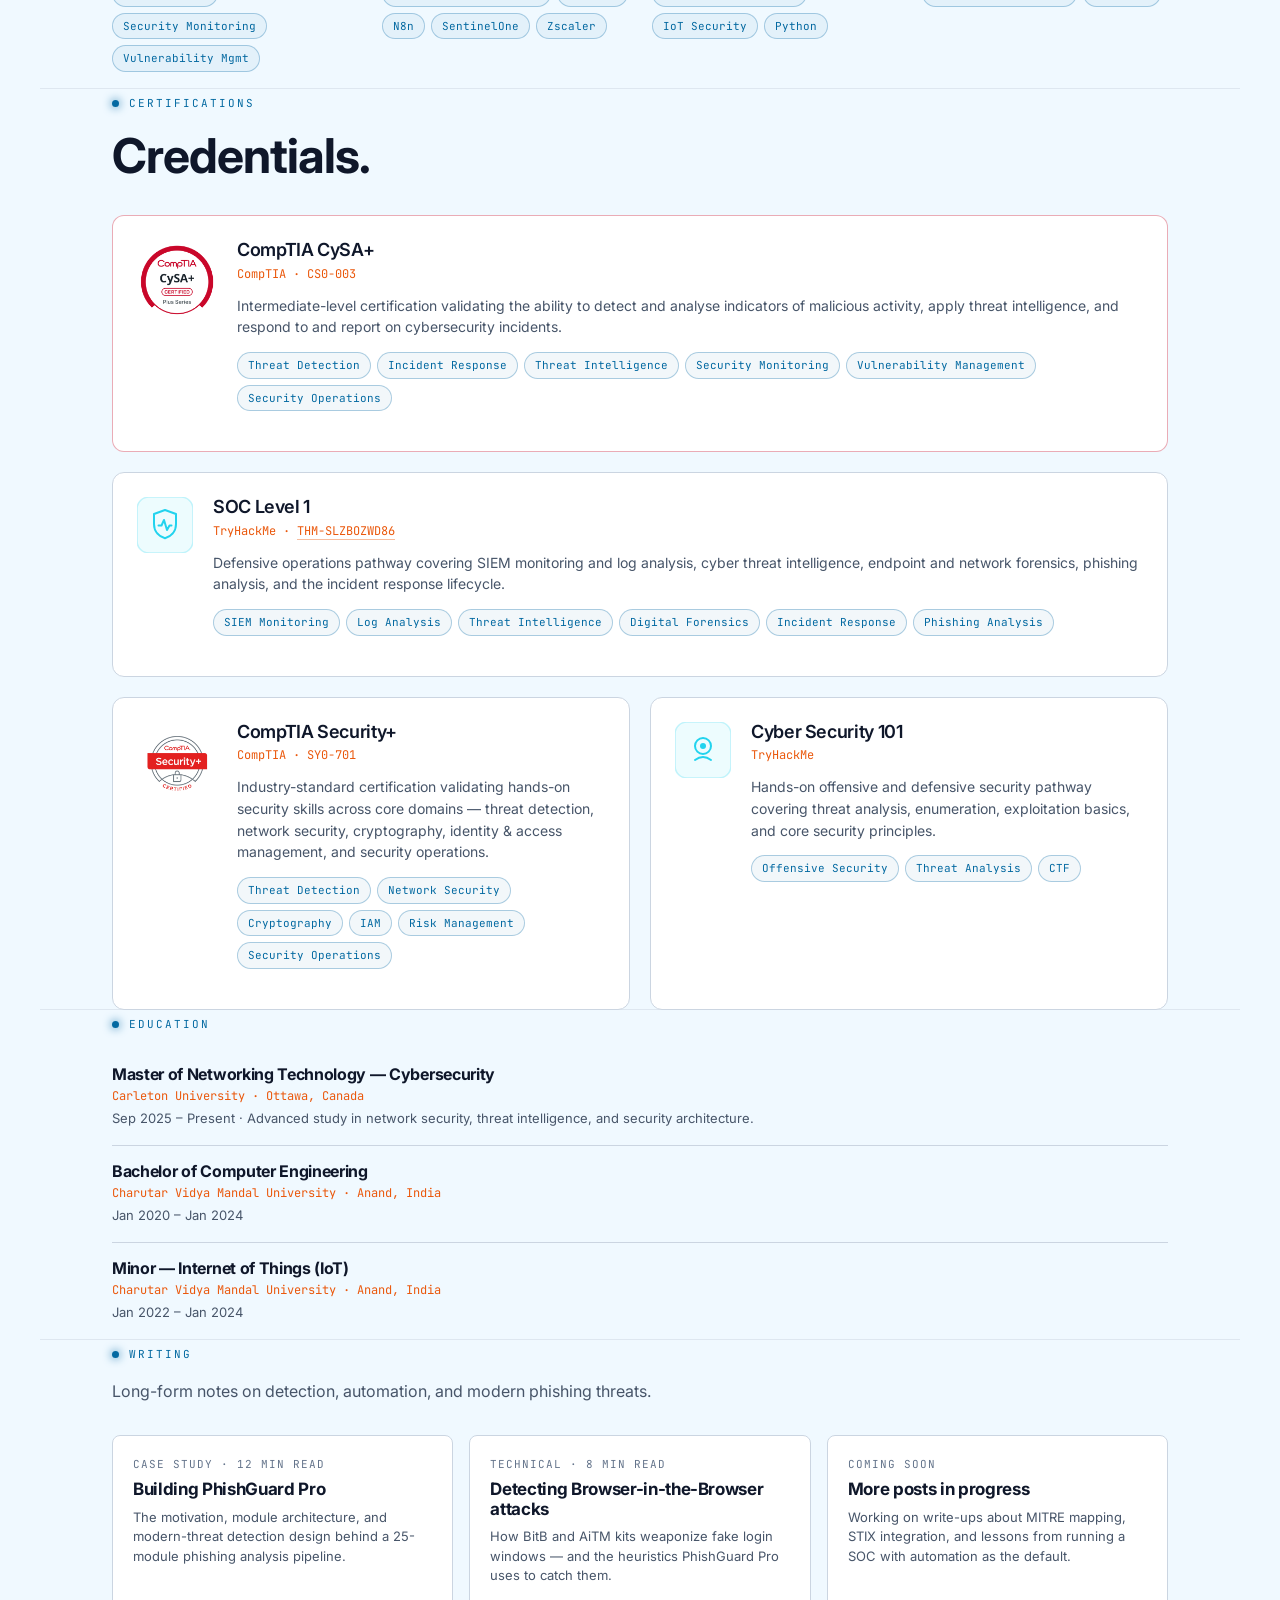
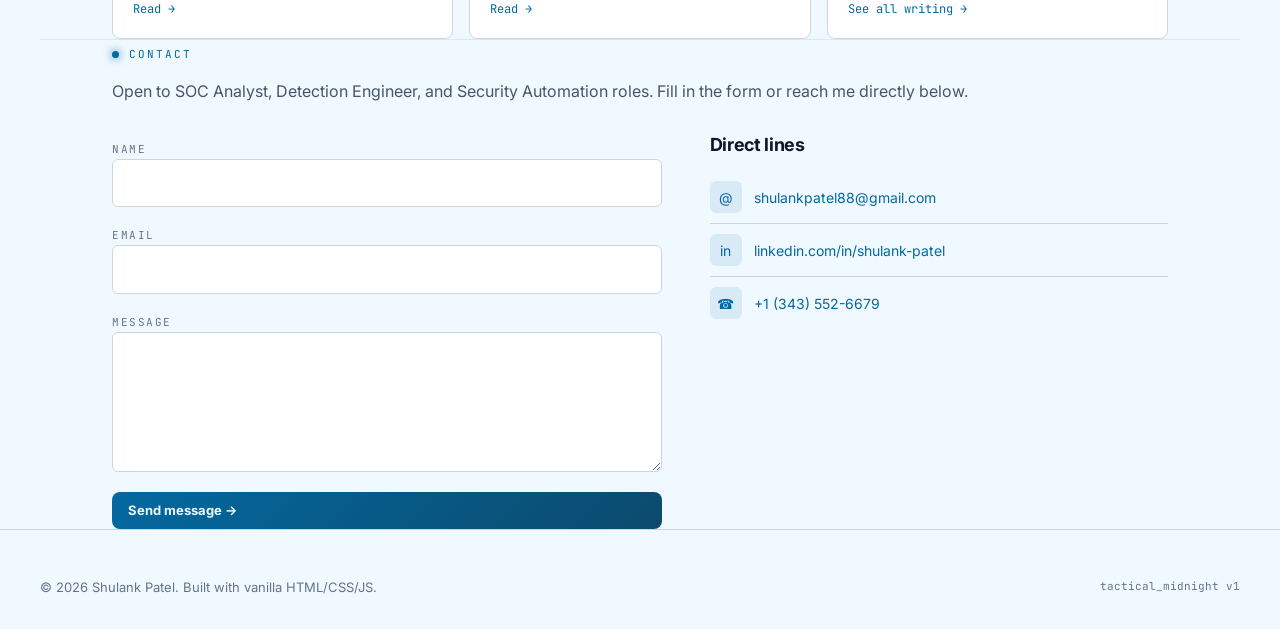
==== commit 06bcaee8: "rebuild pipeline diagram as rows; trim project card copy The 7-column pipeline grid looked broken: c" ====
--- a/index.html
+++ b/index.html
@@ -184,7 +184,7 @@
 </div>
           <div>
             <h3>PhishGuard Pro</h3>
-            <p class="project-desc">Automated phishing email analysis with <strong style="color:var(--text-primary)">36 modules</strong> across 7 phases — including modern-threat detection (BitB, AiTM, ClickFix, HTML smuggling, device-code and OAuth consent phishing, reply-chain hijacking, phishing-kit fingerprinting), MITRE ATT&amp;CK mapping for 26 techniques, and STIX 2.1 export for SIEM/SOAR integration. Covered by 504 tests.</p>
+            <p class="project-desc">Automated phishing email analysis with <strong style="color:var(--text-primary)">36 modules</strong> across 7 phases — including modern-threat detection (BitB, AiTM, ClickFix, device-code phishing), MITRE ATT&amp;CK mapping for 26 techniques, and STIX 2.1 export for SIEM/SOAR integration. Covered by 504 tests.</p>
             <div class="tag-row">
               <span class="tag">Python</span><span class="tag">Flask</span><span class="tag">SQLite</span>
               <span class="tag">Claude API</span><span class="tag">MITRE ATT&amp;CK</span><span class="tag">STIX 2.1</span>
--- a/assets/css/styles.css
+++ b/assets/css/styles.css
@@ -772,21 +772,33 @@
 .case-tagline { font-size: clamp(18px, 2vw, 22px); color: var(--text-muted); margin-bottom: 20px; max-width: 720px; }
 
 .pipeline {
-  display: grid;
-  grid-template-columns: repeat(2, 1fr);
-  gap: 12px;
+  display: flex;
+  flex-direction: column;
+  gap: 10px;
   margin-top: 24px;
 }
-@media (min-width: 768px) { .pipeline { grid-template-columns: repeat(4, 1fr); } }
-@media (min-width: 1024px) { .pipeline { grid-template-columns: repeat(7, 1fr); } }
 .phase {
-  padding: 16px 14px;
+  padding: 14px 16px;
   background: var(--bg-card);
   border: 1px solid var(--border);
   border-left: 2px solid var(--primary);
   border-radius: var(--radius-sm);
   position: relative;
-  align-self: start;
+  display: grid;
+  grid-template-columns: minmax(0, 1fr);
+  row-gap: 8px;
+}
+@media (min-width: 768px) {
+  .phase {
+    grid-template-columns: 148px minmax(0, 1fr);
+    grid-template-rows: auto auto;
+    column-gap: 24px;
+    row-gap: 2px;
+    padding: 16px 18px;
+  }
+  .phase .phase-num { grid-column: 1; grid-row: 1; align-self: end; }
+  .phase h4         { grid-column: 1; grid-row: 2; align-self: start; }
+  .phase ul         { grid-column: 2; grid-row: 1 / span 2; align-self: center; }
 }
 .phase .phase-num {
   font-family: var(--font-mono);
@@ -794,15 +806,24 @@
   letter-spacing: 1.5px;
   color: var(--primary);
   text-transform: uppercase;
-  margin-bottom: 6px;
-}
-.phase h4 { font-size: 14px; margin-bottom: 6px; }
+}
+.phase h4 { font-size: 14px; }
 .phase ul {
+  display: flex;
+  flex-wrap: wrap;
+  gap: 6px;
+}
+.phase li {
   font-family: var(--font-mono);
   font-size: 11px;
-  color: var(--text-dim);
-}
-.phase li { padding: 2px 0; overflow-wrap: anywhere; }
+  line-height: 1.5;
+  padding: 3px 10px;
+  border: 1px solid color-mix(in srgb, var(--primary) 16%, transparent);
+  border-radius: 100px;
+  background: color-mix(in srgb, var(--primary) 4%, transparent);
+  color: var(--text-muted);
+  white-space: nowrap;
+}
 
 .module-card {
   padding: 20px;
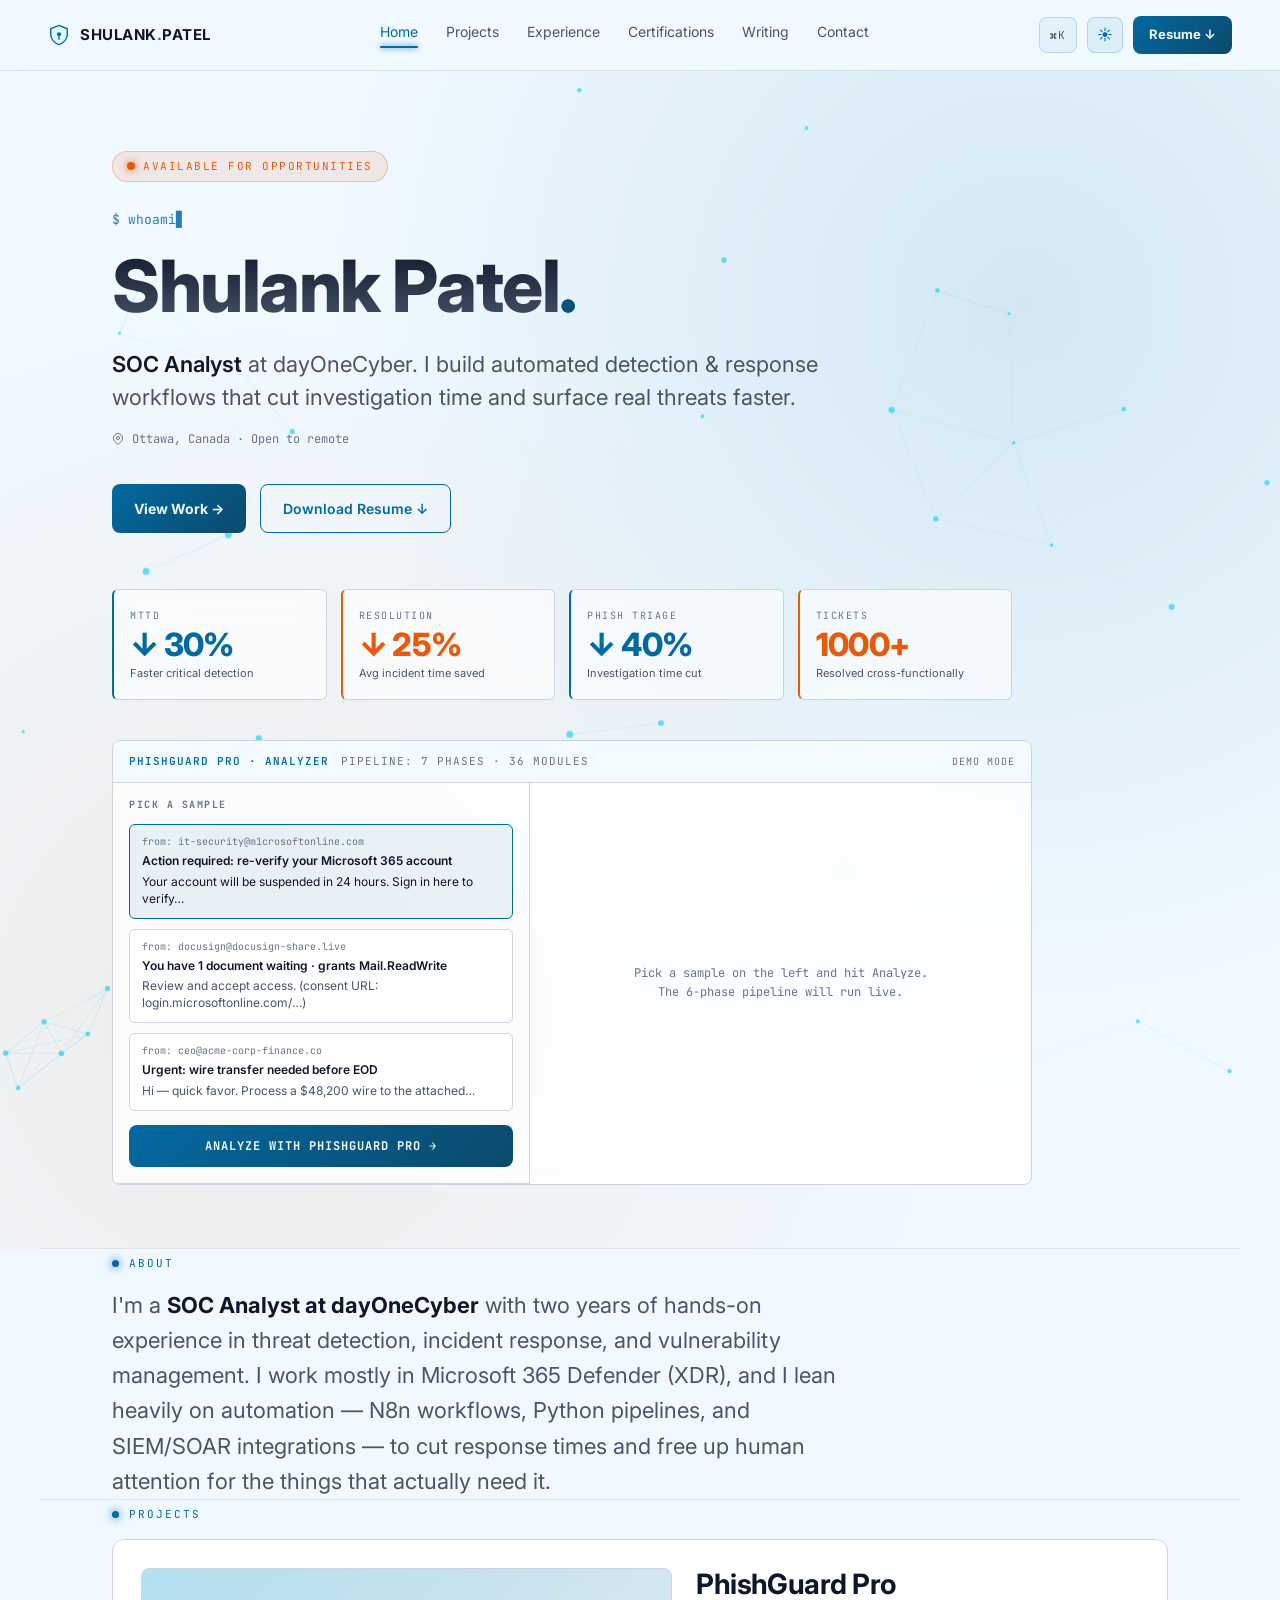
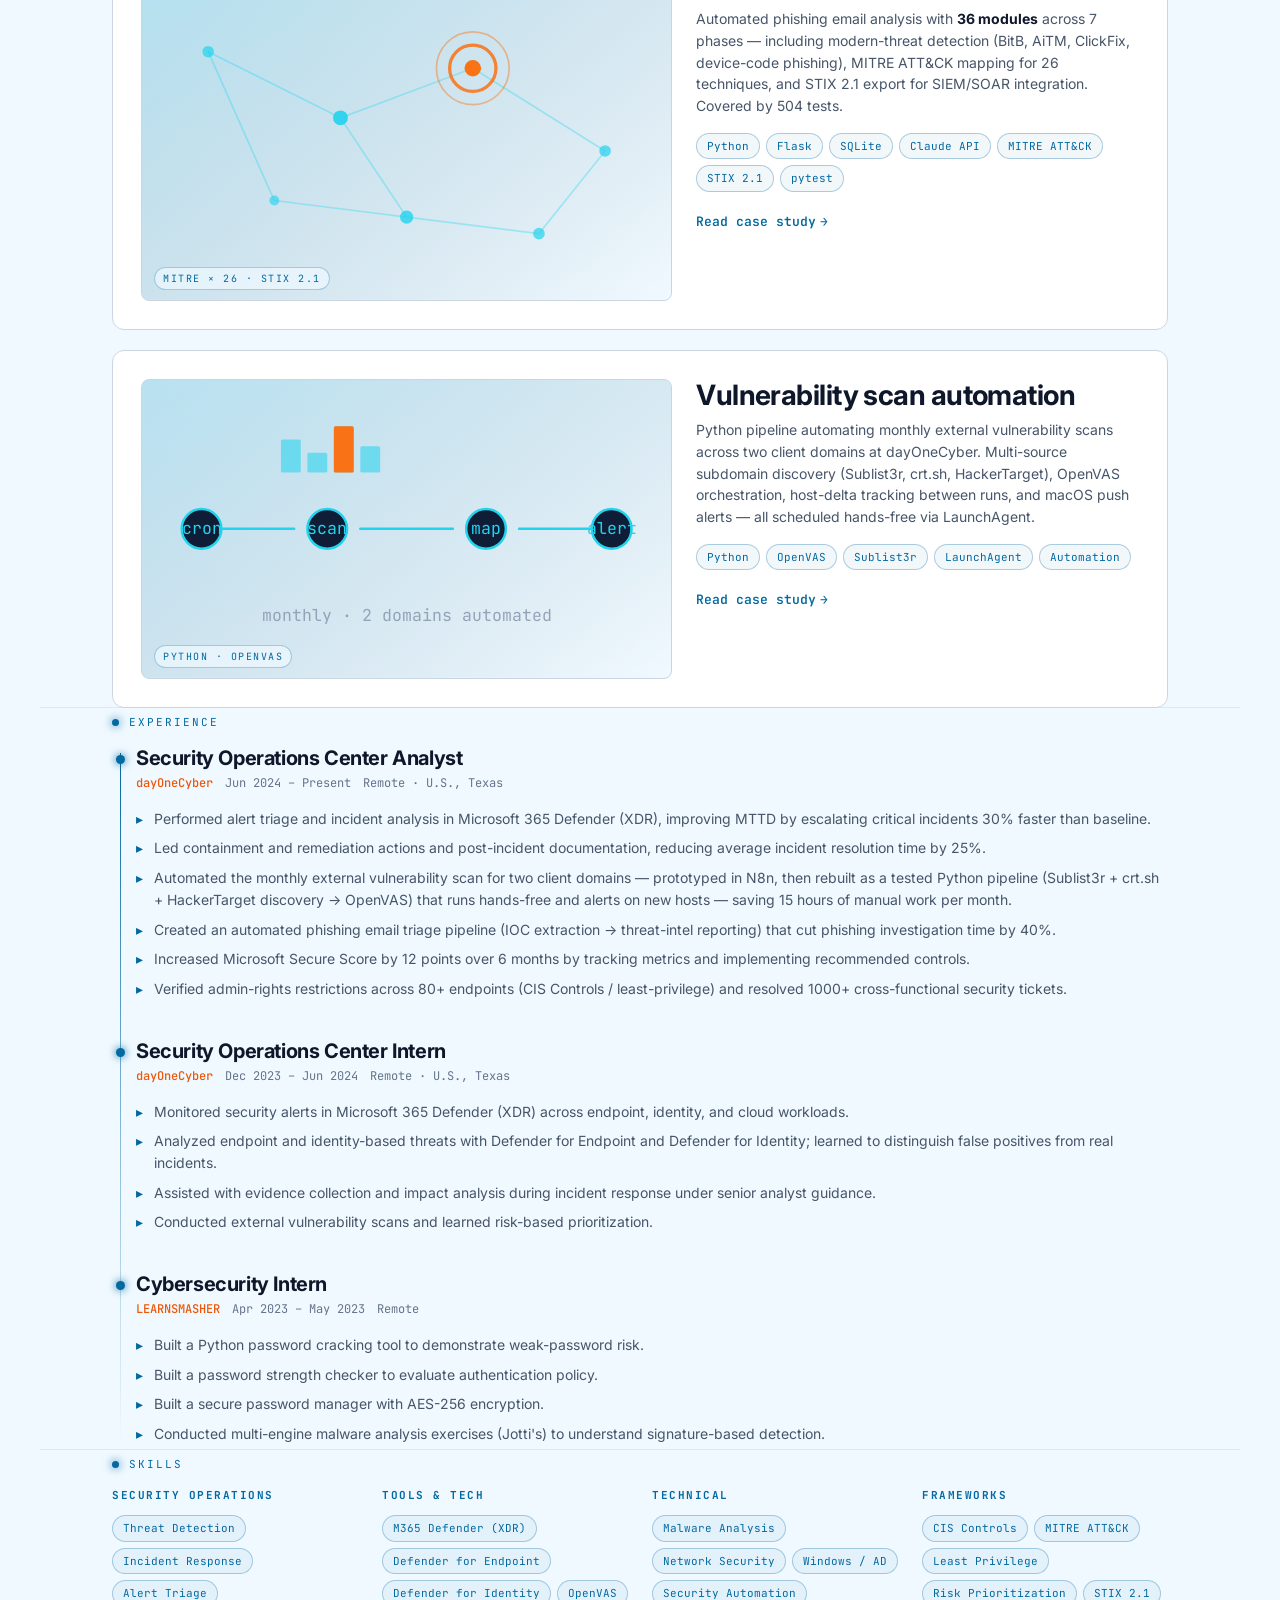
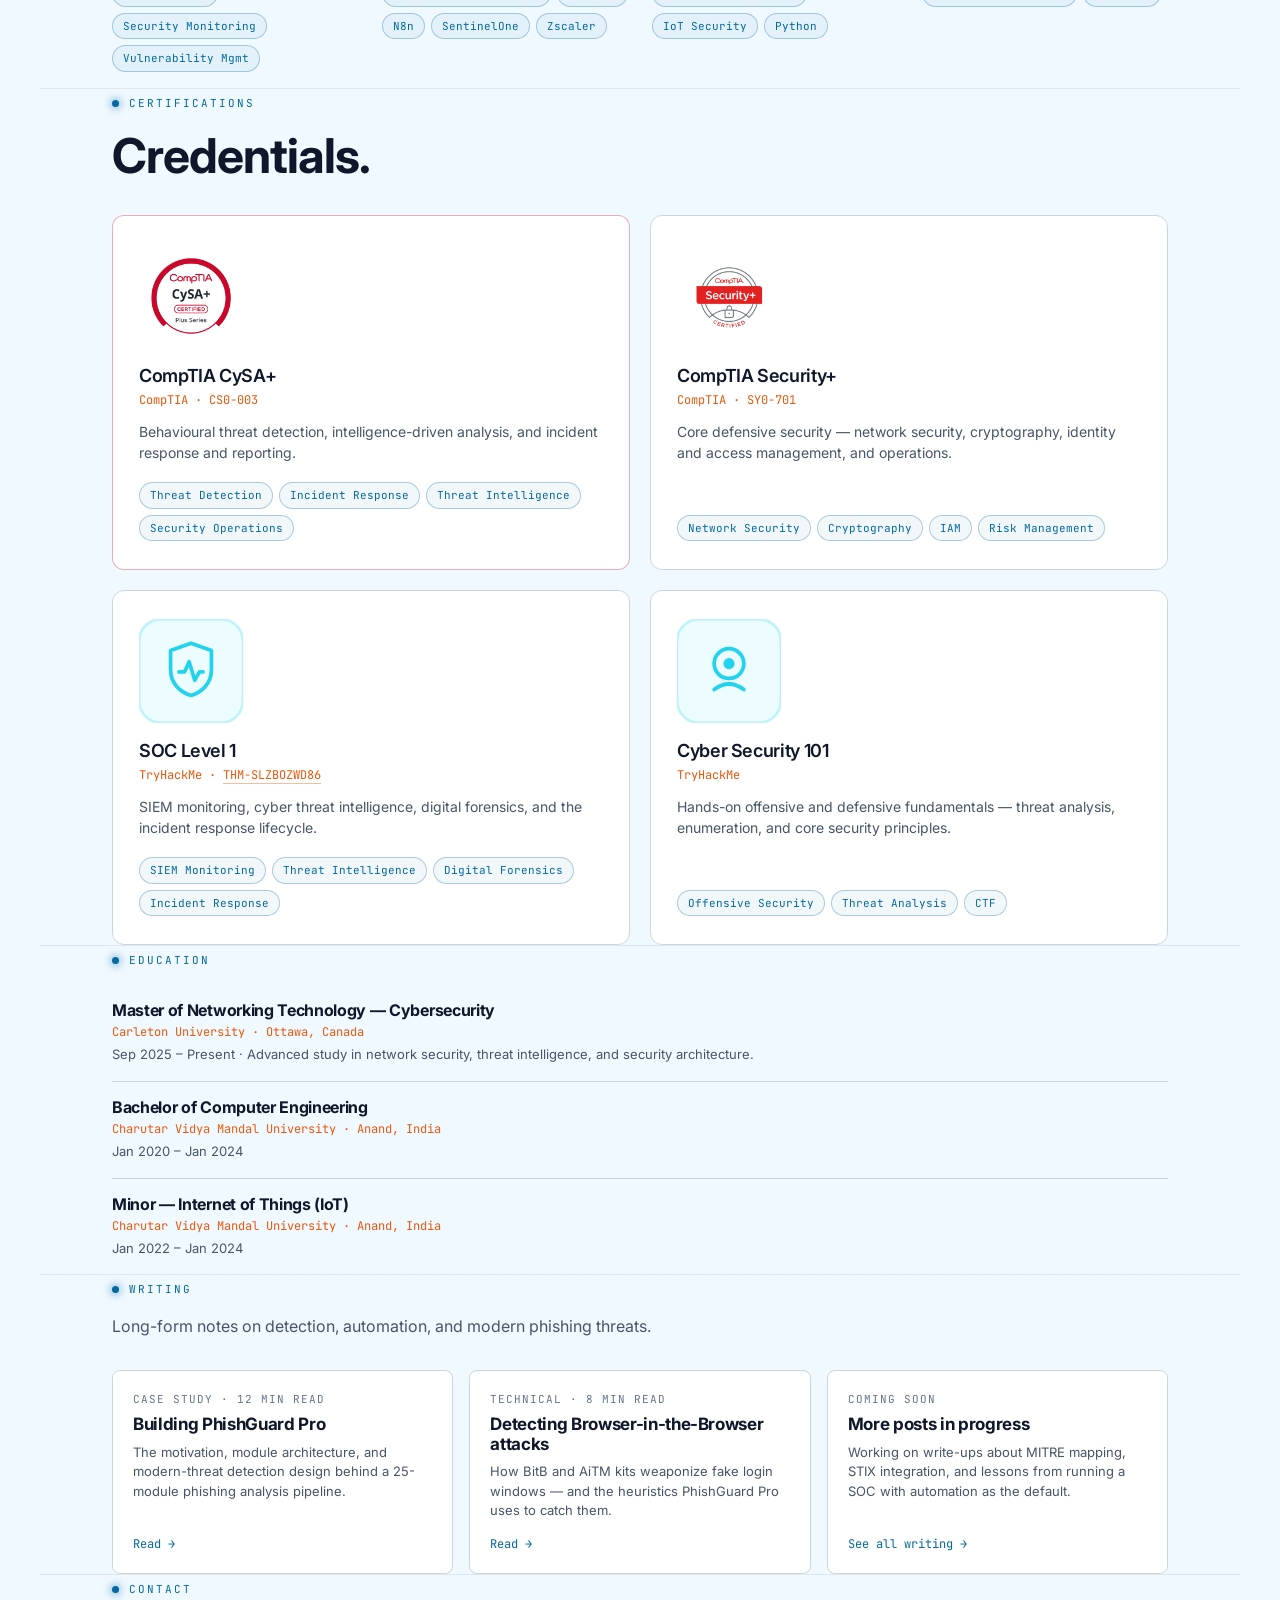
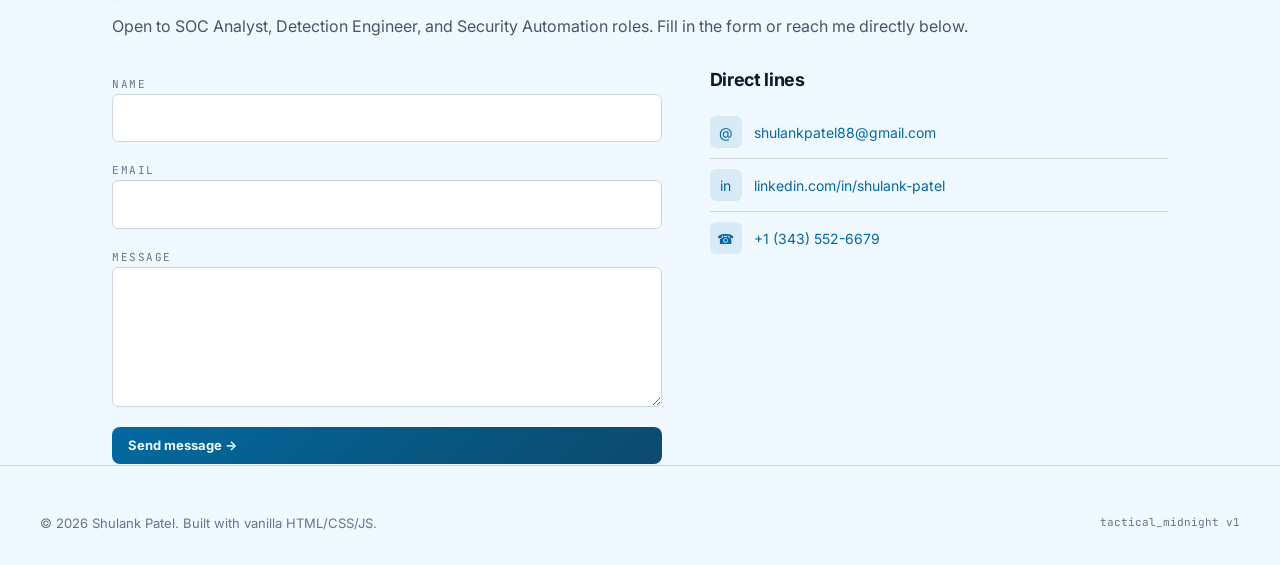
==== commit 1d345d54: "rework credentials as an even 2x2, badge-first Grouped by issuer as requested: CompTIA on the top ro" ====
--- a/index.html
+++ b/index.html
@@ -357,30 +357,45 @@
 
       <div class="cert-grid">
 
-        <!-- CompTIA CySA+ — featured, full width -->
+        <!-- Row 1 — CompTIA -->
         <div class="cert-card cert-card--featured">
           <div class="cert-badge">
-            <img src="assets/images/comptia-cysa-plus-badge.png" alt="CompTIA CySA+ Badge" width="80" height="80" style="border-radius:8px;display:block;">
+            <img src="assets/images/comptia-cysa-plus-badge.png" alt="CompTIA CySA+ Badge" width="104" height="104">
           </div>
           <div class="cert-card-body">
             <h3 class="cert-title">CompTIA CySA+</h3>
             <div class="cert-issuer">CompTIA · CS0-003</div>
-            <p class="cert-desc">Intermediate-level certification validating the ability to detect and analyse indicators of malicious activity, apply threat intelligence, and respond to and report on cybersecurity incidents.</p>
+            <p class="cert-desc">Behavioural threat detection, intelligence-driven analysis, and incident response and reporting.</p>
             <div class="tag-row">
               <span class="tag">Threat Detection</span>
               <span class="tag">Incident Response</span>
               <span class="tag">Threat Intelligence</span>
-              <span class="tag">Security Monitoring</span>
-              <span class="tag">Vulnerability Management</span>
               <span class="tag">Security Operations</span>
             </div>
           </div>
         </div>
 
-        <!-- TryHackMe SOC Level 1 -->
-        <div class="cert-card cert-card--wide">
+        <div class="cert-card">
           <div class="cert-badge">
-            <svg width="56" height="56" viewBox="0 0 56 56" fill="none" aria-hidden="true">
+            <img src="assets/images/comptia-security-plus-badge.png" alt="CompTIA Security+ Badge" width="104" height="104">
+          </div>
+          <div class="cert-card-body">
+            <h3 class="cert-title">CompTIA Security+</h3>
+            <div class="cert-issuer">CompTIA · SY0-701</div>
+            <p class="cert-desc">Core defensive security — network security, cryptography, identity and access management, and operations.</p>
+            <div class="tag-row">
+              <span class="tag">Network Security</span>
+              <span class="tag">Cryptography</span>
+              <span class="tag">IAM</span>
+              <span class="tag">Risk Management</span>
+            </div>
+          </div>
+        </div>
+
+        <!-- Row 2 — TryHackMe -->
+        <div class="cert-card">
+          <div class="cert-badge">
+            <svg width="104" height="104" viewBox="0 0 56 56" fill="none" aria-hidden="true">
               <rect width="56" height="56" rx="12" fill="rgba(34,211,238,0.08)" stroke="rgba(34,211,238,0.25)" stroke-width="1.5"/>
               <path d="M28 13l11 4v10c0 8-5.5 12.6-11 14.2-5.5-1.6-11-6.2-11-14.2V17z" stroke="#22d3ee" stroke-width="2" stroke-linejoin="round" fill="none"/>
               <path d="M21.5 28.5h3l2.5-5.5 3 10 2.5-4.5h2" stroke="#22d3ee" stroke-width="2" stroke-linecap="round" stroke-linejoin="round" fill="none"/>
@@ -389,42 +404,19 @@
           <div class="cert-card-body">
             <h3 class="cert-title">SOC Level 1</h3>
             <div class="cert-issuer">TryHackMe &middot; <a href="assets/certificates/THM-SOC-Level-1.pdf" target="_blank" rel="noopener">THM-SLZBOZWD86</a></div>
-            <p class="cert-desc">Defensive operations pathway covering SIEM monitoring and log analysis, cyber threat intelligence, endpoint and network forensics, phishing analysis, and the incident response lifecycle.</p>
+            <p class="cert-desc">SIEM monitoring, cyber threat intelligence, digital forensics, and the incident response lifecycle.</p>
             <div class="tag-row">
               <span class="tag">SIEM Monitoring</span>
-              <span class="tag">Log Analysis</span>
               <span class="tag">Threat Intelligence</span>
               <span class="tag">Digital Forensics</span>
               <span class="tag">Incident Response</span>
-              <span class="tag">Phishing Analysis</span>
-            </div>
-          </div>
-        </div>
-
-        <!-- CompTIA Security+ -->
+            </div>
+          </div>
+        </div>
+
         <div class="cert-card">
           <div class="cert-badge">
-            <img src="assets/images/comptia-security-plus-badge.png" alt="CompTIA Security+ Badge" width="80" height="80" style="border-radius:8px;display:block;">
-          </div>
-          <div class="cert-card-body">
-            <h3 class="cert-title">CompTIA Security+</h3>
-            <div class="cert-issuer">CompTIA · SY0-701</div>
-            <p class="cert-desc">Industry-standard certification validating hands-on security skills across core domains — threat detection, network security, cryptography, identity &amp; access management, and security operations.</p>
-            <div class="tag-row">
-              <span class="tag">Threat Detection</span>
-              <span class="tag">Network Security</span>
-              <span class="tag">Cryptography</span>
-              <span class="tag">IAM</span>
-              <span class="tag">Risk Management</span>
-              <span class="tag">Security Operations</span>
-            </div>
-          </div>
-        </div>
-
-        <!-- TryHackMe -->
-        <div class="cert-card">
-          <div class="cert-badge">
-            <svg width="56" height="56" viewBox="0 0 56 56" fill="none" aria-hidden="true">
+            <svg width="104" height="104" viewBox="0 0 56 56" fill="none" aria-hidden="true">
               <rect width="56" height="56" rx="12" fill="rgba(34,211,238,0.08)" stroke="rgba(34,211,238,0.25)" stroke-width="1.5"/>
               <circle cx="28" cy="24" r="8" stroke="#22d3ee" stroke-width="2" fill="none"/>
               <path d="M20 38 Q28 32 36 38" stroke="#22d3ee" stroke-width="2" stroke-linecap="round" fill="none"/>
@@ -434,7 +426,7 @@
           <div class="cert-card-body">
             <h3 class="cert-title">Cyber Security 101</h3>
             <div class="cert-issuer">TryHackMe</div>
-            <p class="cert-desc">Hands-on offensive and defensive security pathway covering threat analysis, enumeration, exploitation basics, and core security principles.</p>
+            <p class="cert-desc">Hands-on offensive and defensive fundamentals — threat analysis, enumeration, and core security principles.</p>
             <div class="tag-row">
               <span class="tag">Offensive Security</span>
               <span class="tag">Threat Analysis</span>
--- a/assets/css/styles.css
+++ b/assets/css/styles.css
@@ -578,8 +578,9 @@
 
 .cert-card {
   display: flex;
-  gap: 20px;
-  padding: 24px;
+  flex-direction: column;
+  gap: 18px;
+  padding: 28px 26px;
   background: var(--bg-card);
   border: 1px solid var(--border);
   border-radius: var(--radius-lg);
@@ -591,15 +592,27 @@
 }
 .cert-card--featured {
   border-color: rgba(196,18,48,0.35);
-  grid-column: 1 / -1;
 }
 .cert-card--featured:hover { border-color: rgba(196,18,48,0.7); box-shadow: 0 0 0 1px rgba(196,18,48,0.2), 0 8px 32px rgba(196,18,48,0.12); }
 
-.cert-card--wide { grid-column: 1 / -1; }
-
 .cert-badge { flex-shrink: 0; }
-
-.cert-card-body { flex: 1; min-width: 0; }
+.cert-badge img, .cert-badge svg {
+  width: 104px;
+  height: 104px;
+  display: block;
+  border-radius: 14px;
+}
+/* The two CompTIA badges ship differently — Security+ has a white square
+   baked in, CySA+ is a circle on transparency. A shared white plate makes
+   the pair read as one set against the dark card. */
+.cert-badge img {
+  background: #fff;
+  padding: 8px;
+  object-fit: contain;
+}
+
+.cert-card-body { flex: 1; min-width: 0; display: flex; flex-direction: column; }
+.cert-card-body .tag-row { margin-top: auto; margin-bottom: 0; padding-top: 4px; }
 
 .cert-card-top {
   display: flex;
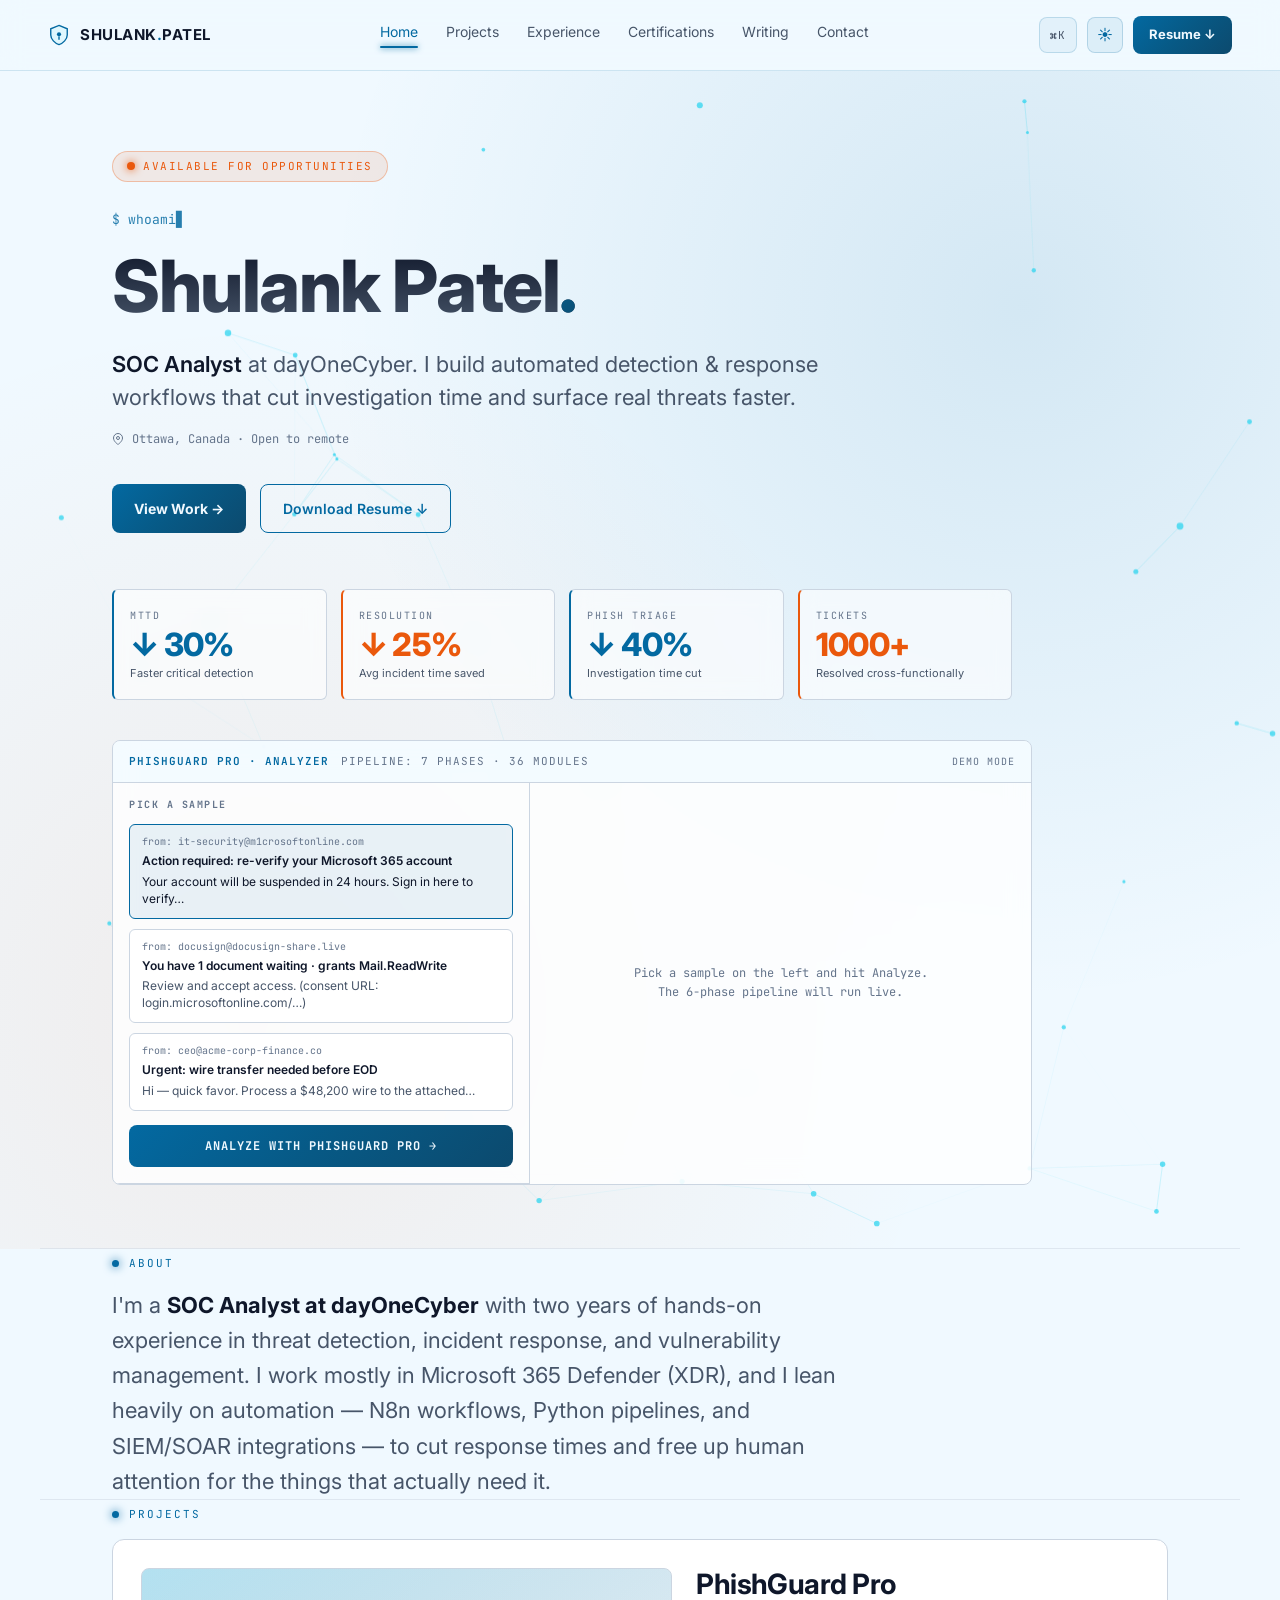
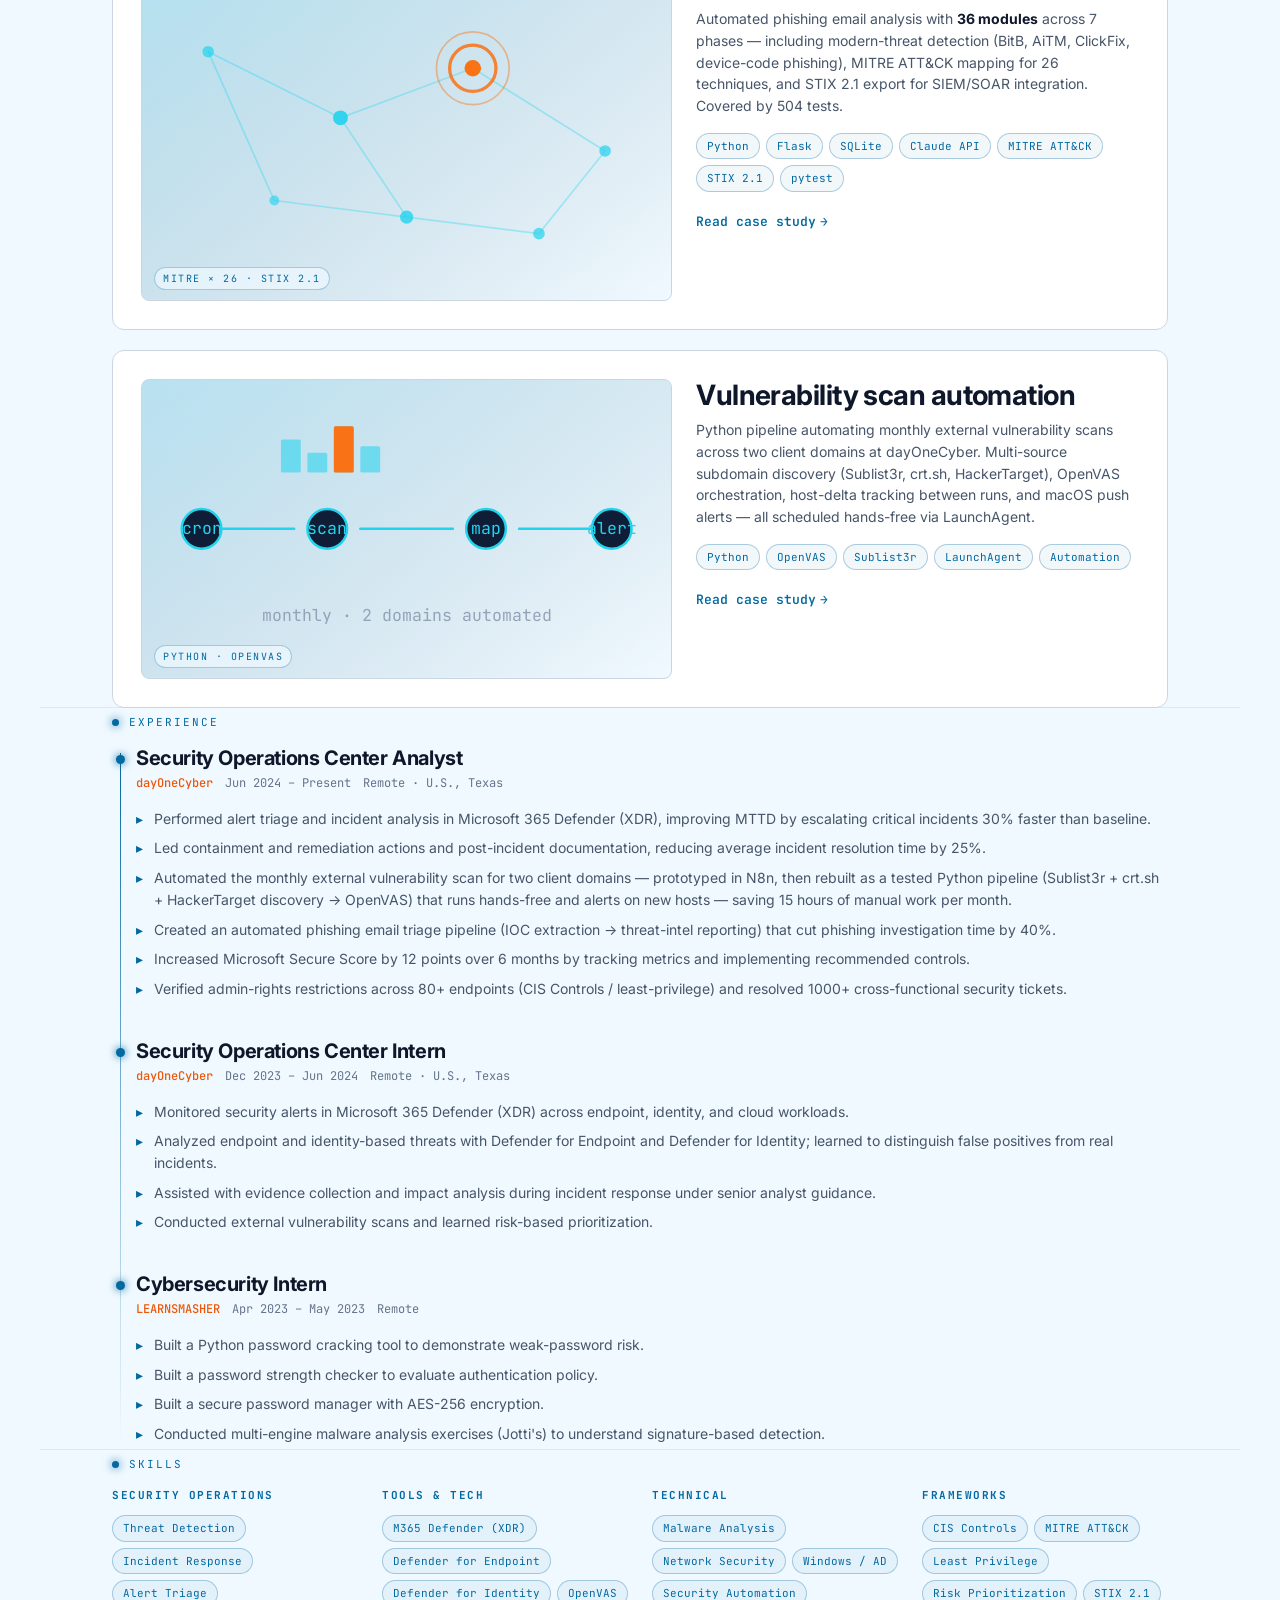
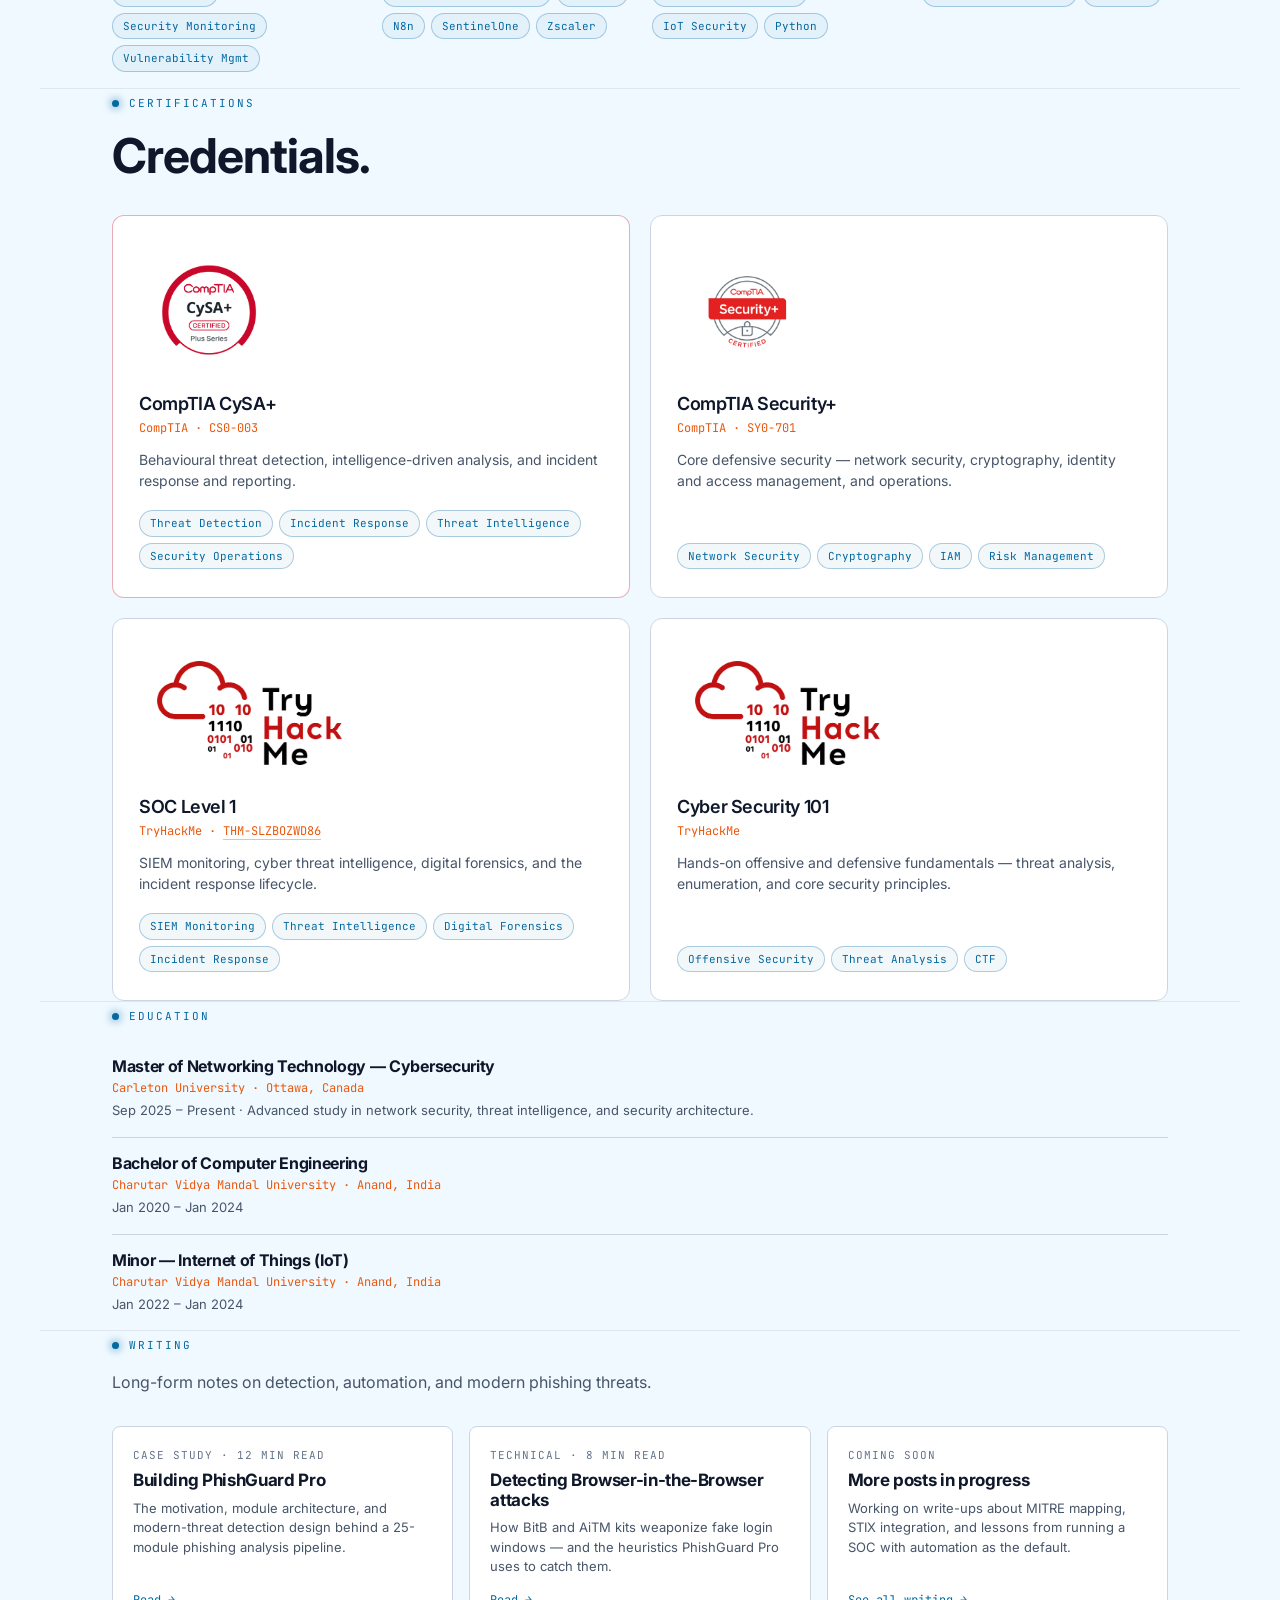
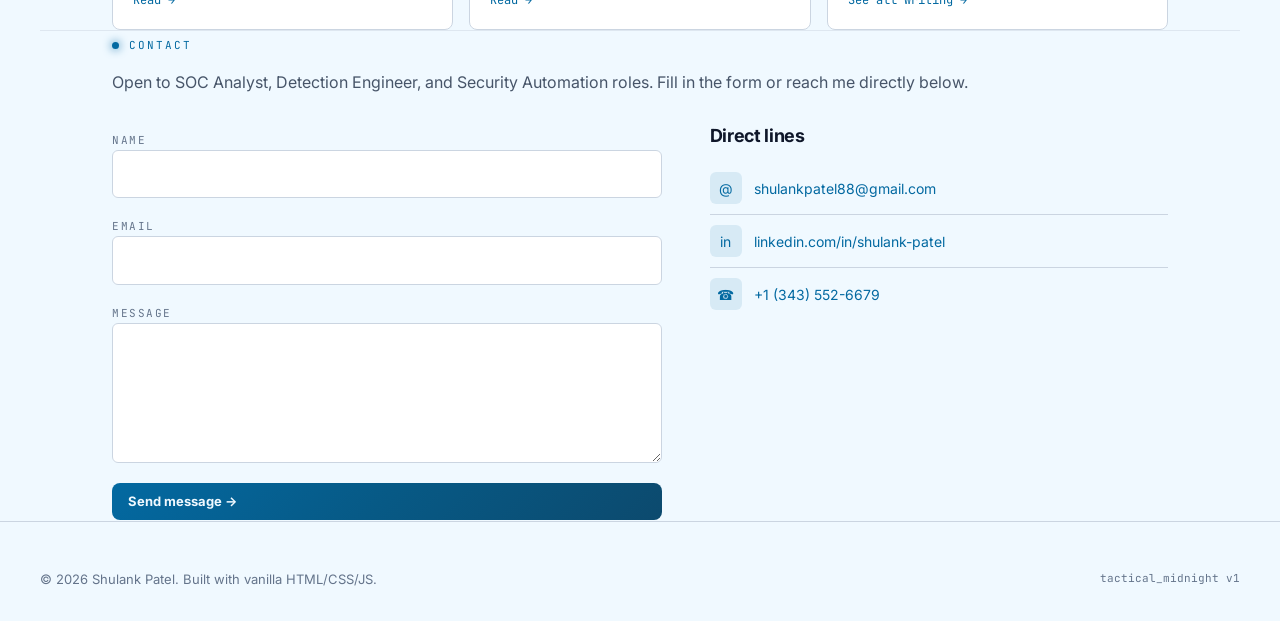
==== commit 54c45710: "use the real TryHackMe logo on both TryHackMe credentials Replaces the two placeholder cyan SVG icon" ====
--- a/index.html
+++ b/index.html
@@ -360,7 +360,7 @@
         <!-- Row 1 — CompTIA -->
         <div class="cert-card cert-card--featured">
           <div class="cert-badge">
-            <img src="assets/images/comptia-cysa-plus-badge.png" alt="CompTIA CySA+ Badge" width="104" height="104">
+            <img src="assets/images/comptia-cysa-plus-badge.png" alt="CompTIA CySA+ badge" width="601" height="601">
           </div>
           <div class="cert-card-body">
             <h3 class="cert-title">CompTIA CySA+</h3>
@@ -377,7 +377,7 @@
 
         <div class="cert-card">
           <div class="cert-badge">
-            <img src="assets/images/comptia-security-plus-badge.png" alt="CompTIA Security+ Badge" width="104" height="104">
+            <img src="assets/images/comptia-security-plus-badge.png" alt="CompTIA Security+ badge" width="1200" height="1200">
           </div>
           <div class="cert-card-body">
             <h3 class="cert-title">CompTIA Security+</h3>
@@ -395,11 +395,7 @@
         <!-- Row 2 — TryHackMe -->
         <div class="cert-card">
           <div class="cert-badge">
-            <svg width="104" height="104" viewBox="0 0 56 56" fill="none" aria-hidden="true">
-              <rect width="56" height="56" rx="12" fill="rgba(34,211,238,0.08)" stroke="rgba(34,211,238,0.25)" stroke-width="1.5"/>
-              <path d="M28 13l11 4v10c0 8-5.5 12.6-11 14.2-5.5-1.6-11-6.2-11-14.2V17z" stroke="#22d3ee" stroke-width="2" stroke-linejoin="round" fill="none"/>
-              <path d="M21.5 28.5h3l2.5-5.5 3 10 2.5-4.5h2" stroke="#22d3ee" stroke-width="2" stroke-linecap="round" stroke-linejoin="round" fill="none"/>
-            </svg>
+            <img src="assets/images/tryhackme-logo.png" alt="TryHackMe logo" width="500" height="281">
           </div>
           <div class="cert-card-body">
             <h3 class="cert-title">SOC Level 1</h3>
@@ -416,12 +412,7 @@
 
         <div class="cert-card">
           <div class="cert-badge">
-            <svg width="104" height="104" viewBox="0 0 56 56" fill="none" aria-hidden="true">
-              <rect width="56" height="56" rx="12" fill="rgba(34,211,238,0.08)" stroke="rgba(34,211,238,0.25)" stroke-width="1.5"/>
-              <circle cx="28" cy="24" r="8" stroke="#22d3ee" stroke-width="2" fill="none"/>
-              <path d="M20 38 Q28 32 36 38" stroke="#22d3ee" stroke-width="2" stroke-linecap="round" fill="none"/>
-              <circle cx="28" cy="24" r="3" fill="#22d3ee"/>
-            </svg>
+            <img src="assets/images/tryhackme-logo.png" alt="TryHackMe logo" width="500" height="281">
           </div>
           <div class="cert-card-body">
             <h3 class="cert-title">Cyber Security 101</h3>
--- a/assets/css/styles.css
+++ b/assets/css/styles.css
@@ -595,19 +595,34 @@
 }
 .cert-card--featured:hover { border-color: rgba(196,18,48,0.7); box-shadow: 0 0 0 1px rgba(196,18,48,0.2), 0 8px 32px rgba(196,18,48,0.12); }
 
-.cert-badge { flex-shrink: 0; }
-.cert-badge img, .cert-badge svg {
-  width: 104px;
-  height: 104px;
+/* Issuer logos arrive in three different shapes — CySA+ is a circle on
+   transparency, Security+ a white square, TryHackMe a wide transparent
+   wordmark whose text is black. A shared white plate is what makes them
+   read as one set, and it is what keeps the TryHackMe text legible on a
+   dark card. Each logo is centred at its own aspect ratio inside it. */
+.cert-badge {
+  flex-shrink: 0;
+  align-self: flex-start;
+  display: inline-flex;
+  align-items: center;
+  justify-content: center;
+  height: 112px;
+  padding: 12px 16px;
+  background: #fff;
+  border-radius: 14px;
+}
+/* The TryHackMe wordmark is 500x281, the smallest source of the three.
+   Capping the plate at 112px on phones keeps it inside 3x-retina
+   resolution; desktops are 2x at most, so the logo can go larger there. */
+@media (min-width: 768px) {
+  .cert-badge { height: 132px; padding: 14px 18px; }
+}
+.cert-badge img {
   display: block;
-  border-radius: 14px;
-}
-/* The two CompTIA badges ship differently — Security+ has a white square
-   baked in, CySA+ is a circle on transparency. A shared white plate makes
-   the pair read as one set against the dark card. */
-.cert-badge img {
-  background: #fff;
-  padding: 8px;
+  max-width: 100%;
+  max-height: 100%;
+  width: auto;
+  height: auto;
   object-fit: contain;
 }
 
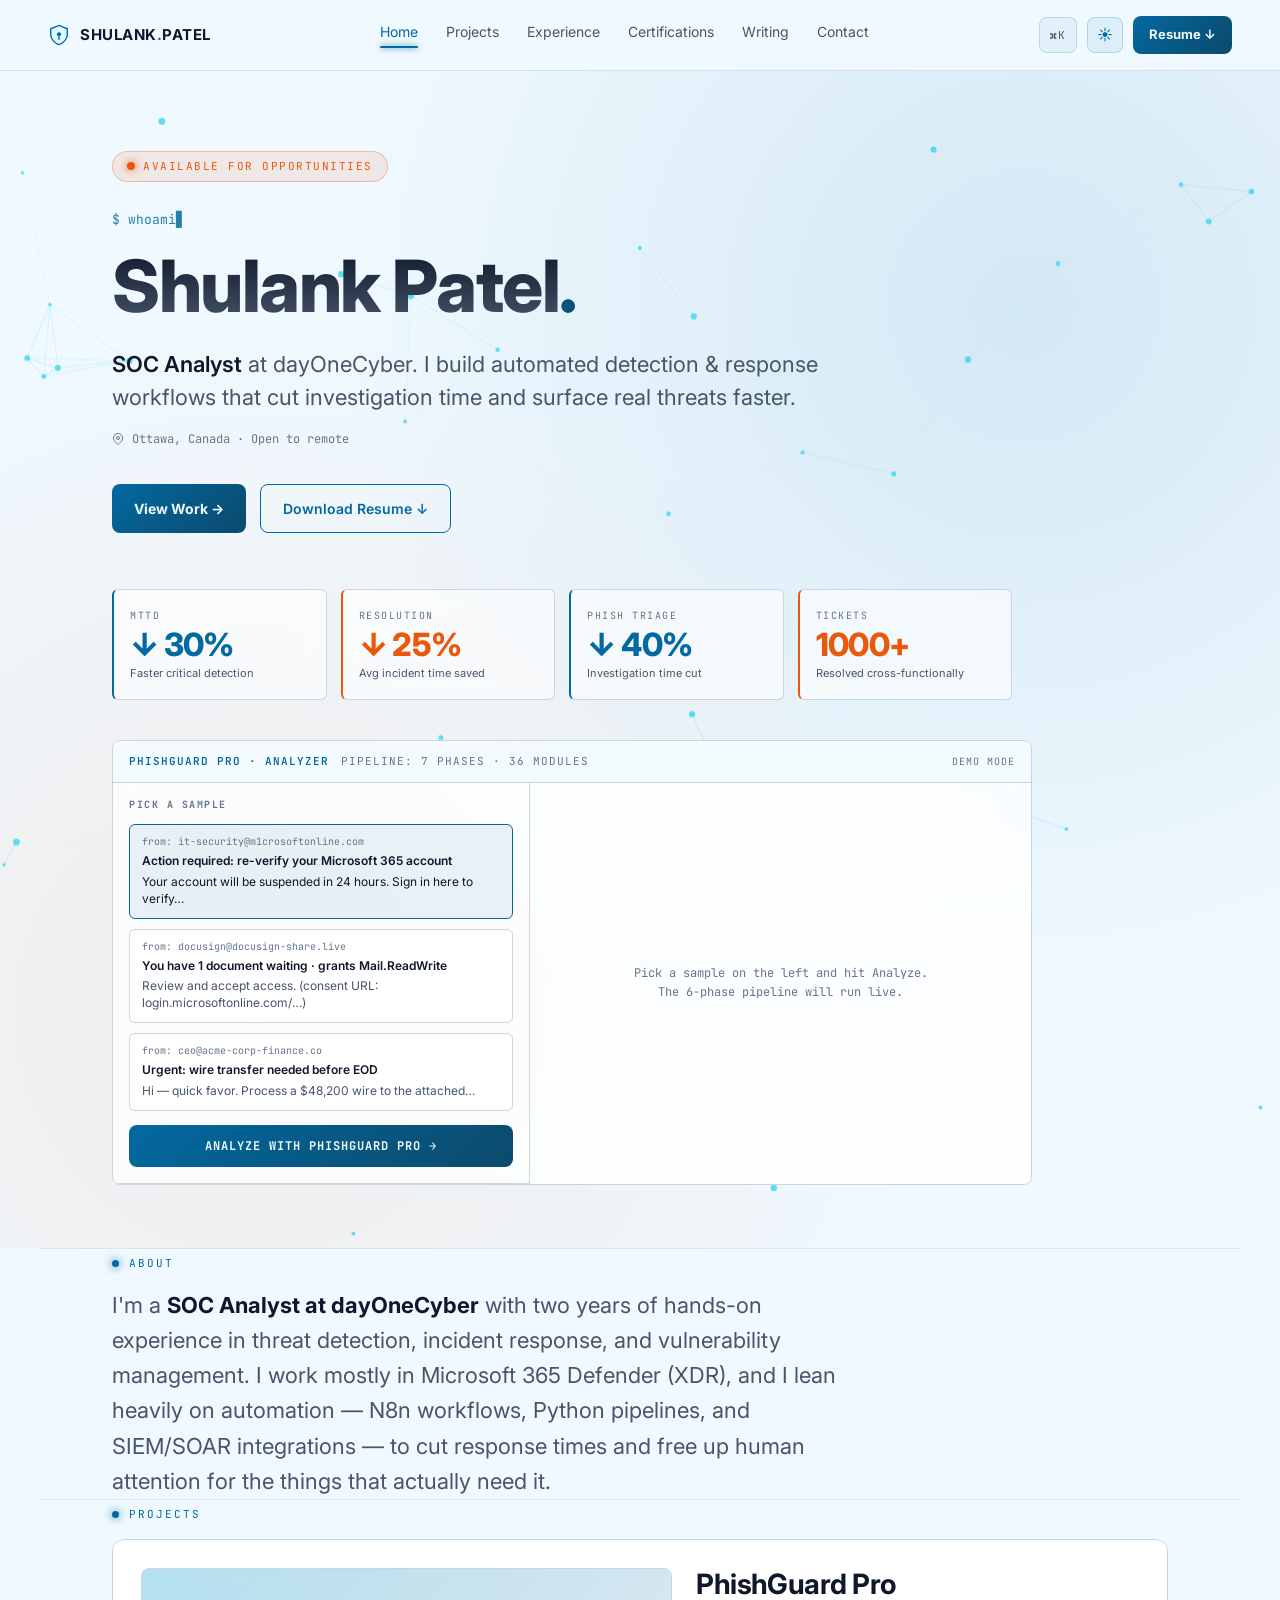
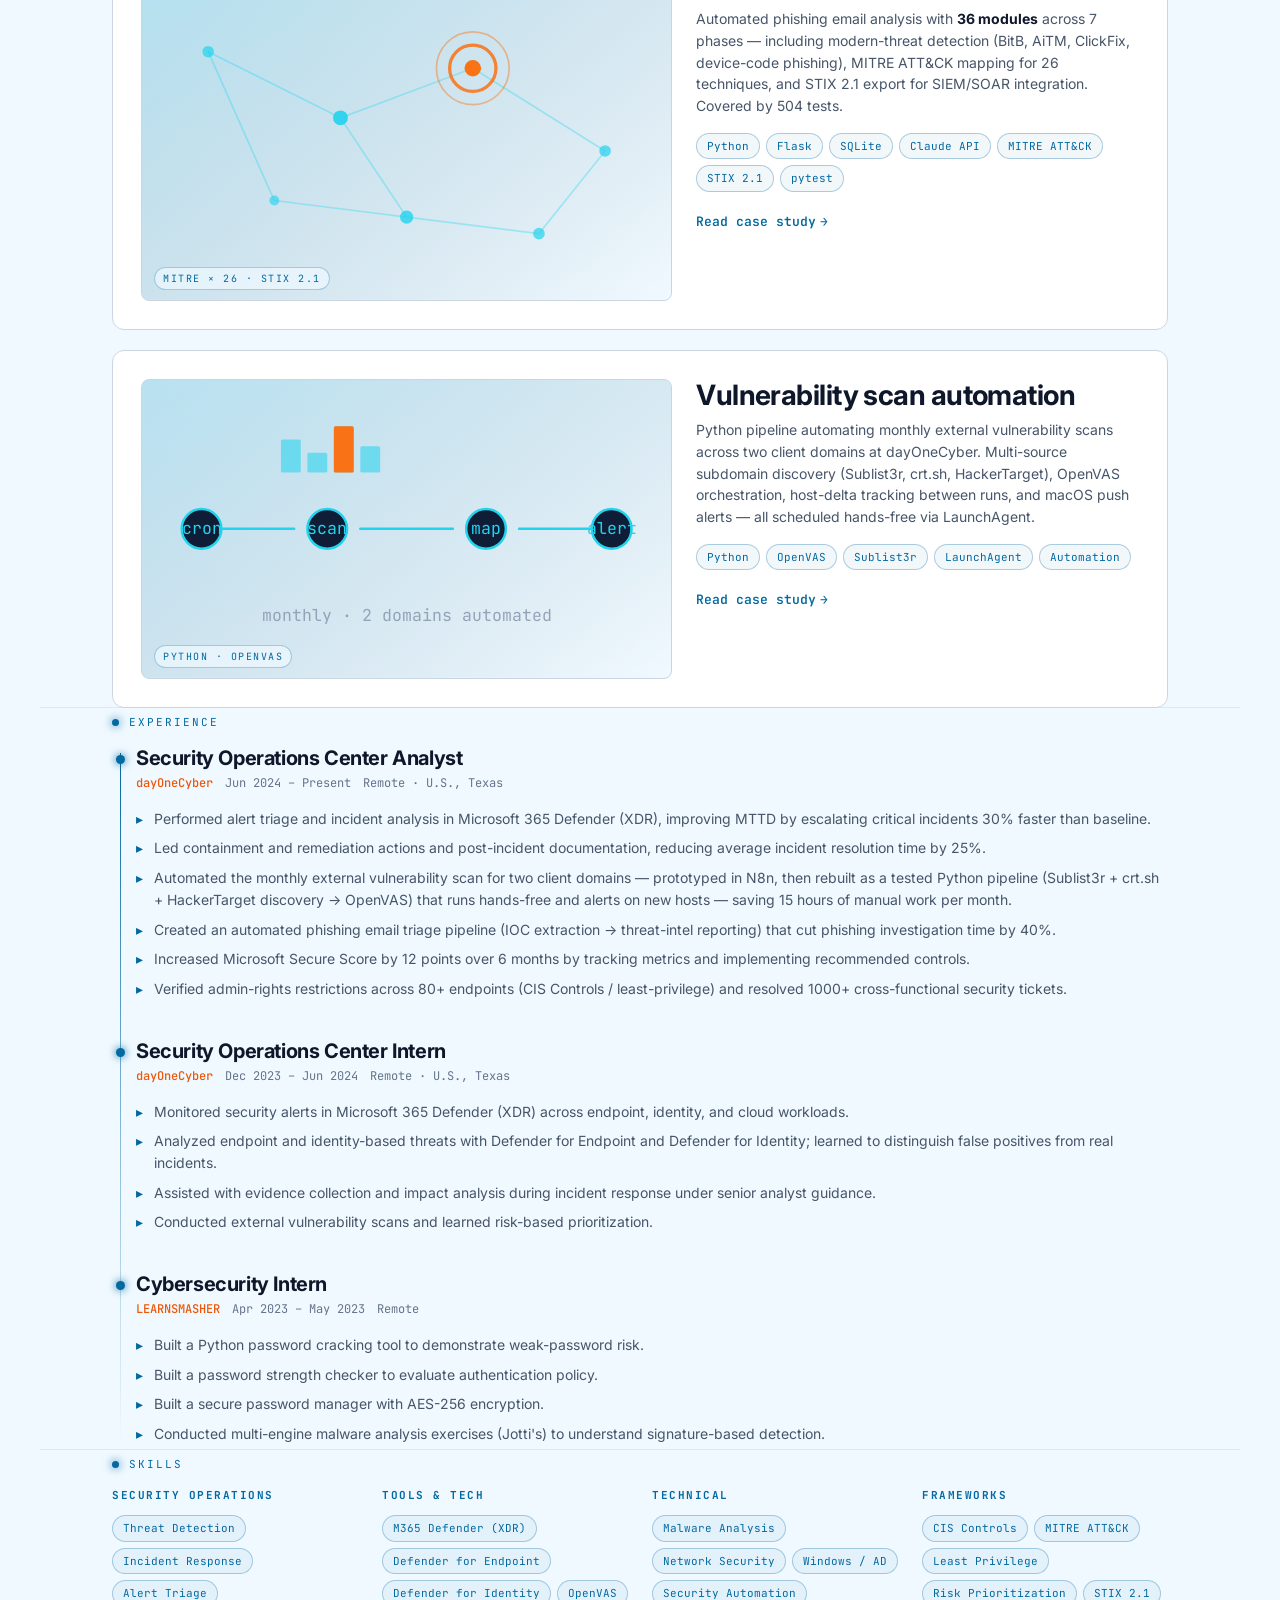
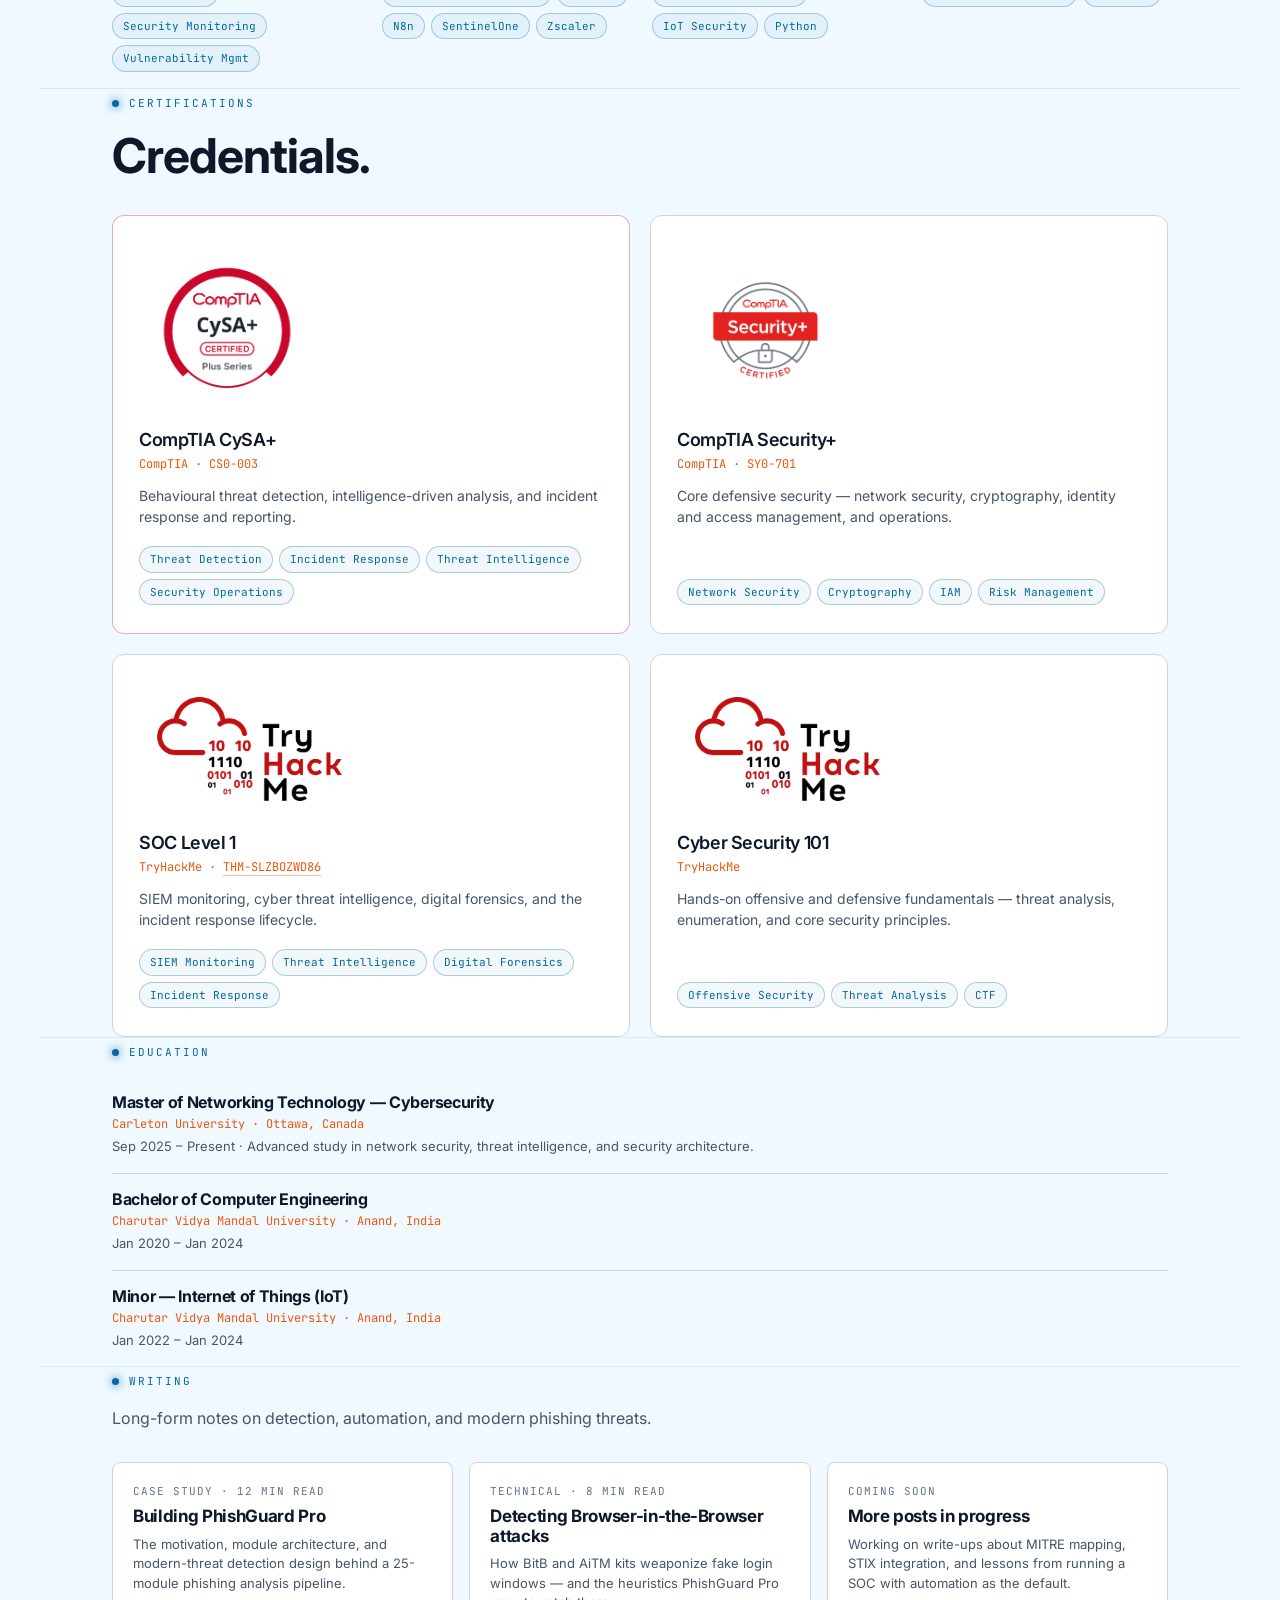
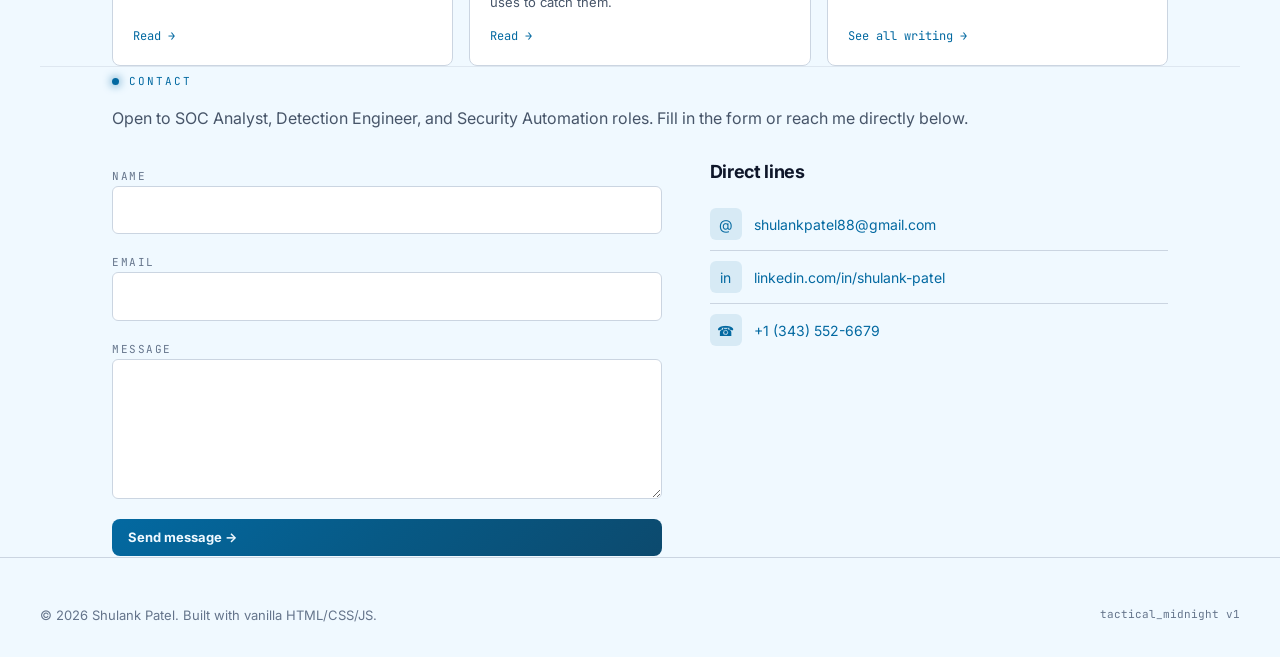
==== commit bcbe5bbb: "enlarge the CompTIA marks to match TryHackMe optically A square mark set to the same height as a wid" ====
--- a/index.html
+++ b/index.html
@@ -359,7 +359,7 @@
 
         <!-- Row 1 — CompTIA -->
         <div class="cert-card cert-card--featured">
-          <div class="cert-badge">
+          <div class="cert-badge cert-badge--square">
             <img src="assets/images/comptia-cysa-plus-badge.png" alt="CompTIA CySA+ badge" width="601" height="601">
           </div>
           <div class="cert-card-body">
@@ -376,7 +376,7 @@
         </div>
 
         <div class="cert-card">
-          <div class="cert-badge">
+          <div class="cert-badge cert-badge--square">
             <img src="assets/images/comptia-security-plus-badge.png" alt="CompTIA Security+ badge" width="1200" height="1200">
           </div>
           <div class="cert-card-body">
--- a/assets/css/styles.css
+++ b/assets/css/styles.css
@@ -616,6 +616,15 @@
    resolution; desktops are 2x at most, so the logo can go larger there. */
 @media (min-width: 768px) {
   .cert-badge { height: 132px; padding: 14px 18px; }
+}
+/* A square mark at the same height as a wide wordmark carries roughly
+   half the visual area, so the CompTIA badges read as small next to
+   TryHackMe. Giving them a taller plate matches the two by area instead
+   of by height; their sources are 601px and 1200px, so there is ample
+   resolution for it. */
+.cert-badge--square { height: 140px; }
+@media (min-width: 768px) {
+  .cert-badge--square { height: 168px; }
 }
 .cert-badge img {
   display: block;
